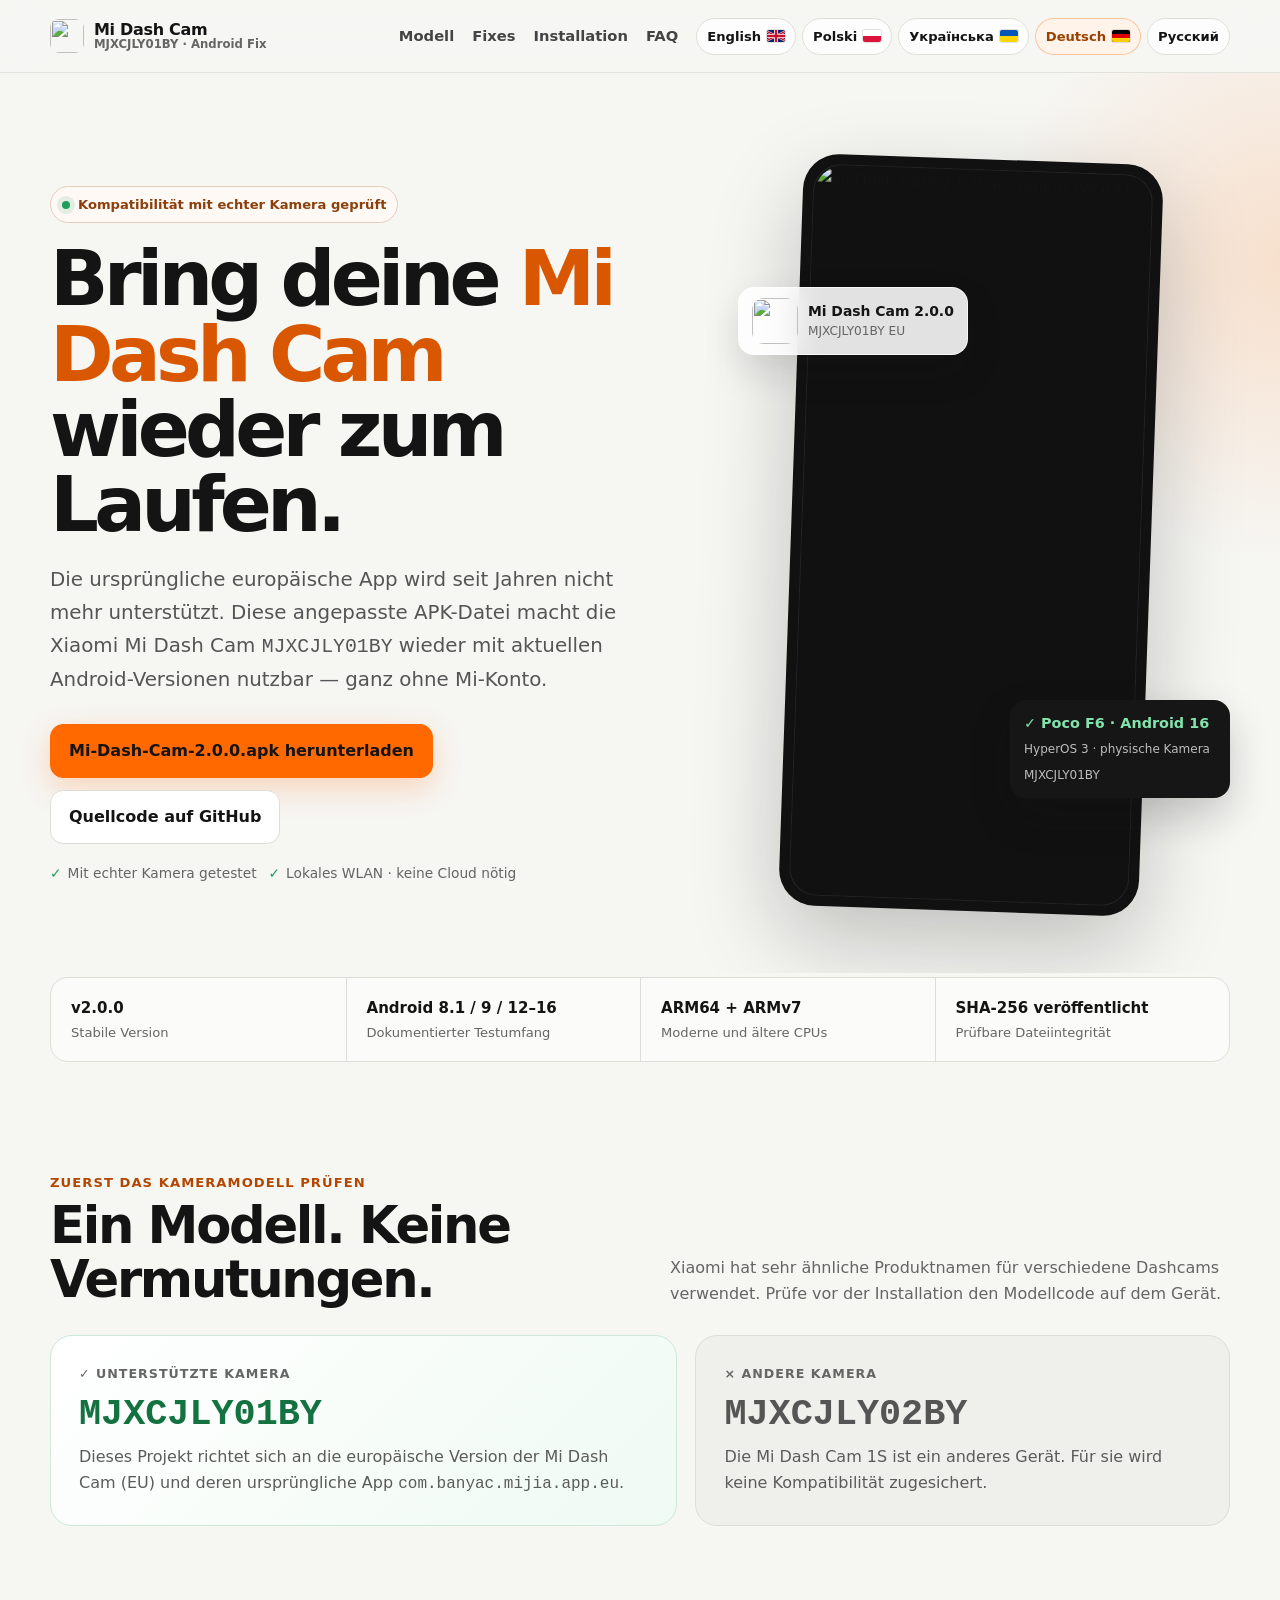
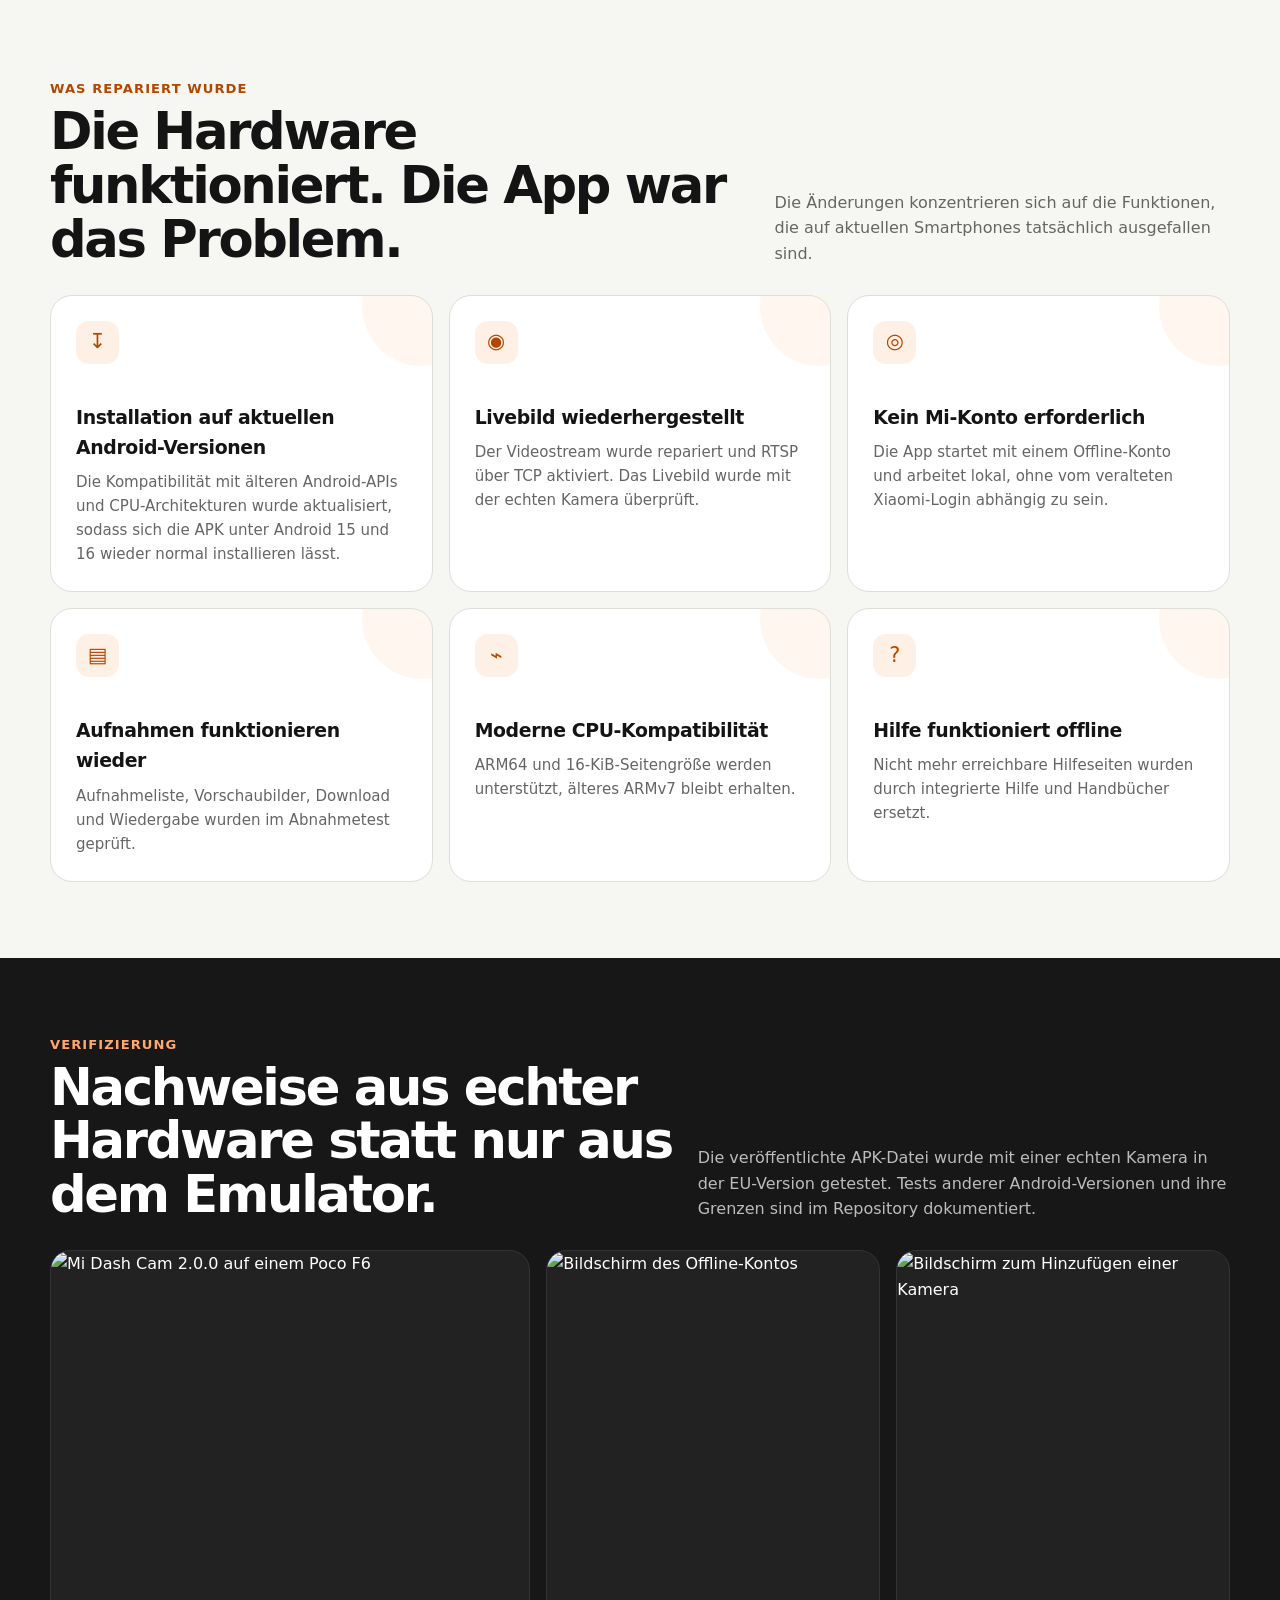
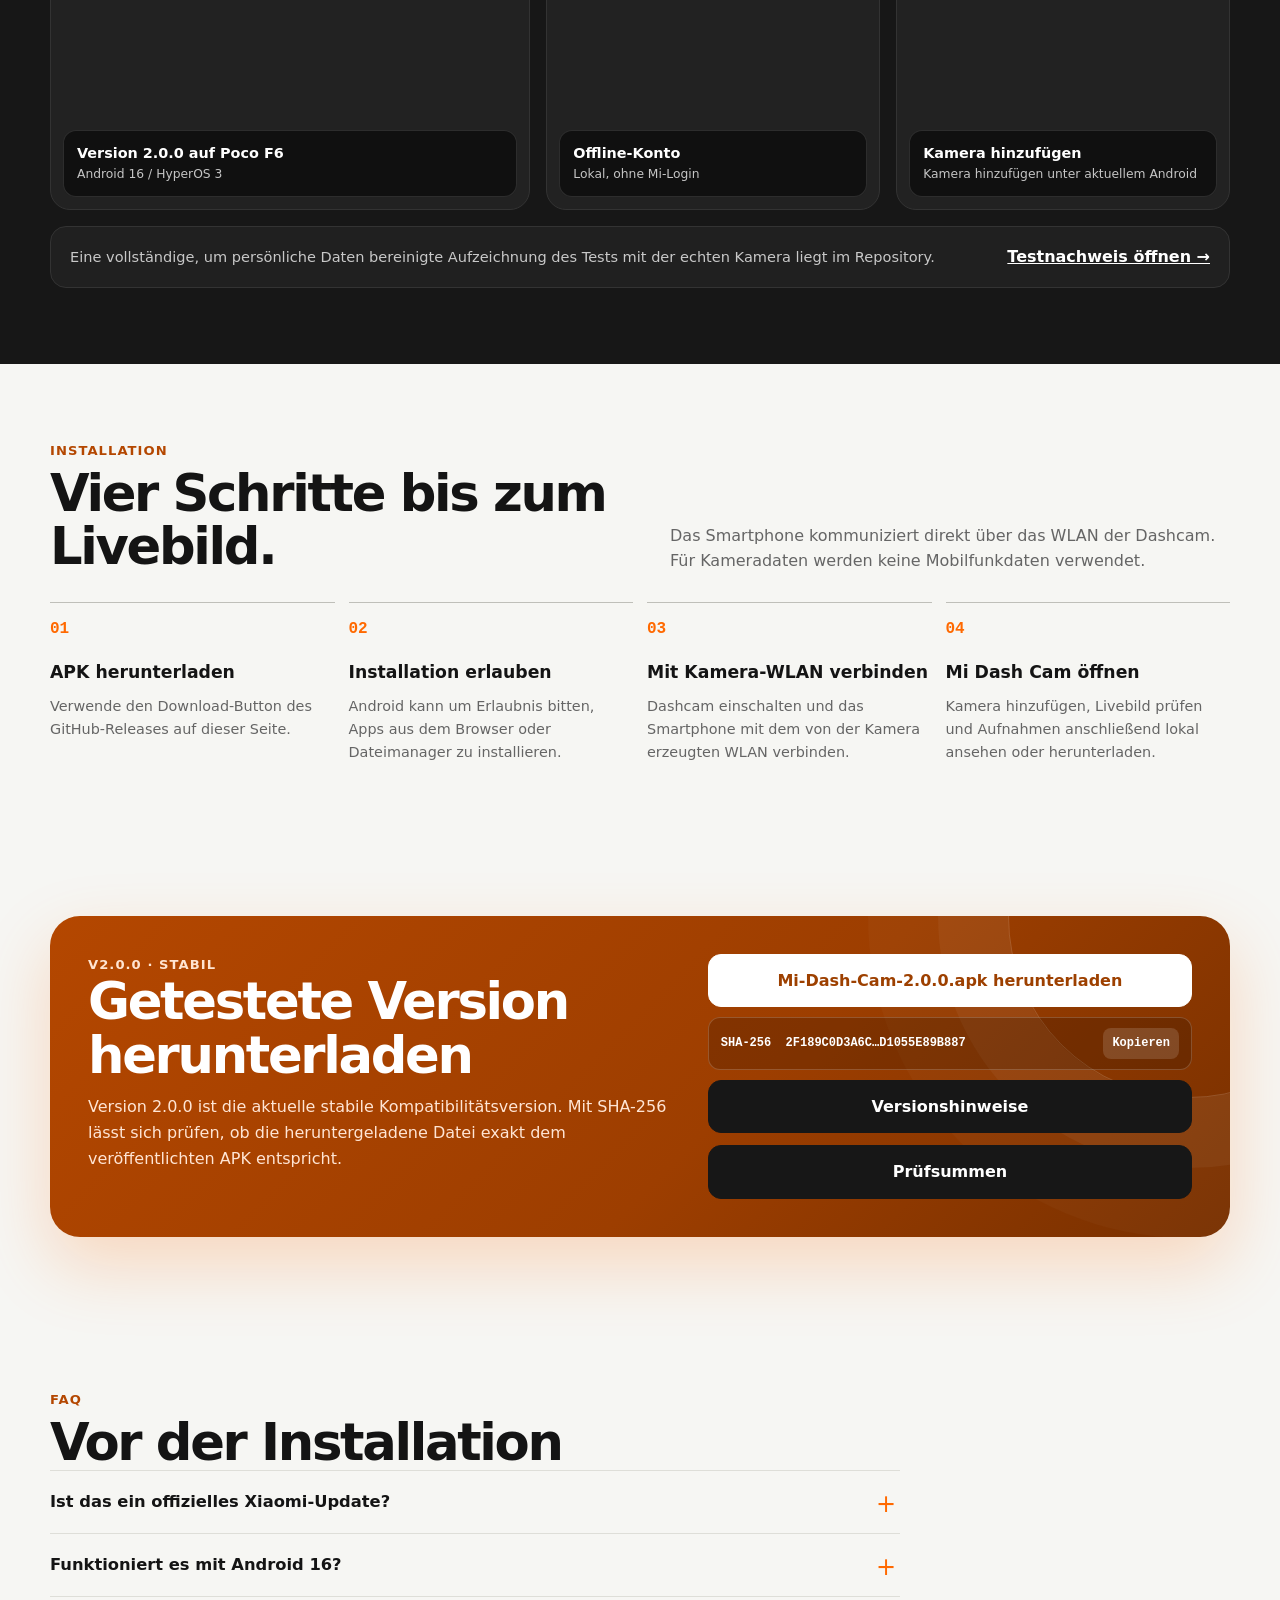
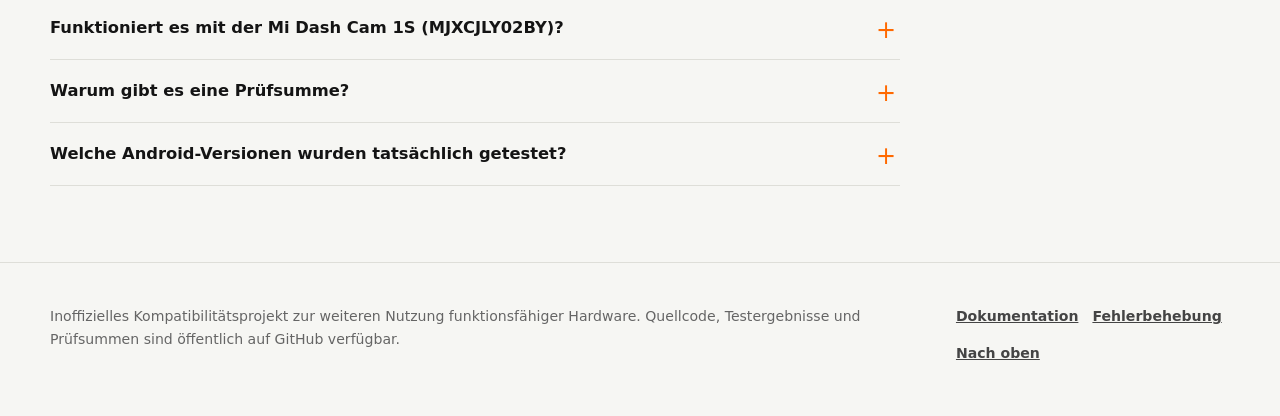
==== site/de/index.html @ 5babcafc "site: fix tablet navigation and final locale grammar" ====
<!doctype html>
<html lang="de">
<head>
<meta charset="utf-8">
<meta name="viewport" content="width=device-width,initial-scale=1">
<title>Xiaomi Mi Dash Cam MJXCJLY01BY — APK-Fix für Android 15/16 und HyperOS</title>
<meta name="description" content="Funktionierende APK für die europäische Xiaomi Mi Dash Cam MJXCJLY01BY (EU) auf aktuellen Android-Versionen und HyperOS. WLAN, Livebild, Aufnahmen, Downloads und Wiedergabe wurden mit einer echten Kamera getestet.">
<meta name="robots" content="index,follow,max-image-preview:large,max-snippet:-1,max-video-preview:-1">
<meta name="theme-color" content="#f6f6f3">
<link rel="canonical" href="https://void-man-1.github.io/Xiaomi-Mi-Dash-Cam-MJXCJLY01BY-Android-APK-Fix/de/">
<link rel="alternate" hreflang="en" href="https://void-man-1.github.io/Xiaomi-Mi-Dash-Cam-MJXCJLY01BY-Android-APK-Fix/">
<link rel="alternate" hreflang="ru" href="https://void-man-1.github.io/Xiaomi-Mi-Dash-Cam-MJXCJLY01BY-Android-APK-Fix/ru/">
<link rel="alternate" hreflang="pl" href="https://void-man-1.github.io/Xiaomi-Mi-Dash-Cam-MJXCJLY01BY-Android-APK-Fix/pl/">
<link rel="alternate" hreflang="uk" href="https://void-man-1.github.io/Xiaomi-Mi-Dash-Cam-MJXCJLY01BY-Android-APK-Fix/uk/">
<link rel="alternate" hreflang="de" href="https://void-man-1.github.io/Xiaomi-Mi-Dash-Cam-MJXCJLY01BY-Android-APK-Fix/de/">
<link rel="alternate" hreflang="x-default" href="https://void-man-1.github.io/Xiaomi-Mi-Dash-Cam-MJXCJLY01BY-Android-APK-Fix/">
<meta property="og:type" content="website">
<meta property="og:site_name" content="Mi Dash Cam Android Fix">
<meta property="og:title" content="Xiaomi Mi Dash Cam MJXCJLY01BY — APK-Fix für Android 15/16 und HyperOS">
<meta property="og:description" content="Funktionierende APK für die europäische Xiaomi Mi Dash Cam MJXCJLY01BY (EU) auf aktuellen Android-Versionen und HyperOS. WLAN, Livebild, Aufnahmen, Downloads und Wiedergabe wurden mit einer echten Kamera getestet.">
<meta property="og:url" content="https://void-man-1.github.io/Xiaomi-Mi-Dash-Cam-MJXCJLY01BY-Android-APK-Fix/de/">
<meta property="og:image" content="https://raw.githubusercontent.com/Void-Man-1/Xiaomi-Mi-Dash-Cam-MJXCJLY01BY-Android-APK-Fix/main/assets/screenshots/poco-f6-v2.0.0-main.png">
<meta name="twitter:card" content="summary_large_image">
<meta name="twitter:title" content="Xiaomi Mi Dash Cam MJXCJLY01BY — APK-Fix für Android 15/16 und HyperOS">
<meta name="twitter:description" content="Funktionierende APK für die europäische Xiaomi Mi Dash Cam MJXCJLY01BY (EU) auf aktuellen Android-Versionen und HyperOS. WLAN, Livebild, Aufnahmen, Downloads und Wiedergabe wurden mit einer echten Kamera getestet.">
<meta name="twitter:image" content="https://raw.githubusercontent.com/Void-Man-1/Xiaomi-Mi-Dash-Cam-MJXCJLY01BY-Android-APK-Fix/main/assets/screenshots/poco-f6-v2.0.0-main.png">
<link rel="icon" href="https://raw.githubusercontent.com/Void-Man-1/Xiaomi-Mi-Dash-Cam-MJXCJLY01BY-Android-APK-Fix/main/assets/app-icon.png">
<link rel="stylesheet" href="../styles.css">
<script type="application/ld+json">{"@context":"https://schema.org","@type":"SoftwareApplication","name":"Xiaomi Mi Dash Cam MJXCJLY01BY Android APK Fix","applicationCategory":"UtilitiesApplication","operatingSystem":"Android","softwareVersion": "2.0.0","isAccessibleForFree":true,"description":"Funktionierende APK für die europäische Xiaomi Mi Dash Cam MJXCJLY01BY (EU) auf aktuellen Android-Versionen und HyperOS. WLAN, Livebild, Aufnahmen, Downloads und Wiedergabe wurden mit einer echten Kamera getestet.","url":"https://void-man-1.github.io/Xiaomi-Mi-Dash-Cam-MJXCJLY01BY-Android-APK-Fix/de/","downloadUrl": "https://github.com/Void-Man-1/Xiaomi-Mi-Dash-Cam-MJXCJLY01BY-Android-APK-Fix/releases/download/v2.0.0/Mi-Dash-Cam-2.0.0.apk","softwareRequirements":"Xiaomi Mi Dash Cam MJXCJLY01BY — europäische Version (EU)","codeRepository":"https://github.com/Void-Man-1/Xiaomi-Mi-Dash-Cam-MJXCJLY01BY-Android-APK-Fix","releaseNotes": "https://github.com/Void-Man-1/Xiaomi-Mi-Dash-Cam-MJXCJLY01BY-Android-APK-Fix/releases/tag/v2.0.0"}</script>
<script type="application/ld+json">{"@context":"https://schema.org","@type":"FAQPage","mainEntity":[{"@type":"Question","name":"Ist das ein offizielles Xiaomi-Update?","acceptedAnswer":{"@type":"Answer","text":"Nein. Dies ist ein unabhängiges Erhaltungs- und Kompatibilitätsprojekt für nicht mehr gepflegte Begleitsoftware. Xiaomi, Mi, Mijia und 70mai sind Marken ihrer jeweiligen Inhaber."}},{"@type":"Question","name":"Funktioniert es mit Android 16?","acceptedAnswer":{"@type":"Answer","text":"Ja, für die getestete Konfiguration. Version 2.0.0 wurde vollständig mit einer echten Kamera auf einem Poco F6 mit Android 16 und HyperOS 3 getestet."}},{"@type":"Question","name":"Funktioniert es mit der Mi Dash Cam 1S (MJXCJLY02BY)?","acceptedAnswer":{"@type":"Answer","text":"Für MJXCJLY02BY wird keine Kompatibilität zugesichert. Dieses Projekt ist nur für MJXCJLY01BY EU vorgesehen."}},{"@type":"Question","name":"Warum gibt es eine Prüfsumme?","acceptedAnswer":{"@type":"Answer","text":"Mit SHA-256 kann geprüft werden, ob das heruntergeladene APK exakt der im Repository veröffentlichten Datei entspricht. Android verlangt außerdem eine APK-Signatur; diese Version ist mit dem Projektschlüssel signiert, nicht mit Xiaomis ursprünglichem Schlüssel."}},{"@type":"Question","name":"Welche Android-Versionen wurden tatsächlich getestet?","acceptedAnswer":{"@type":"Answer","text":"Tests auf physischen Geräten oder in Emulatoren sind für Android 8.1, 9 sowie 12–16 dokumentiert. Android 10–11 gelten derzeit nicht als getestet."}}]}</script>
</head>
<body>
<a class="skip" href="#content">Zum Inhalt springen</a>
<header class="site-header">
<div class="wrap nav">
<a class="brand" href="https://void-man-1.github.io/Xiaomi-Mi-Dash-Cam-MJXCJLY01BY-Android-APK-Fix/"><img src="https://raw.githubusercontent.com/Void-Man-1/Xiaomi-Mi-Dash-Cam-MJXCJLY01BY-Android-APK-Fix/main/assets/app-icon.png" width="34" height="34" alt=""><span class="brand-text">Mi Dash Cam <small>MJXCJLY01BY · Android Fix</small></span></a>
<nav class="nav-links" aria-label="Seitennavigation"><a href="#model">Modell</a><a href="#fixes">Fixes</a><a href="#install">Installation</a><a href="#faq">FAQ</a></nav>
<nav class="langs" aria-label="Sprache"><a class="lang" href="https://void-man-1.github.io/Xiaomi-Mi-Dash-Cam-MJXCJLY01BY-Android-APK-Fix/" lang="en" hreflang="en"><span class="label">English</span><img class="flag-img" src="../flags/en.svg" width="18" height="12" alt="" aria-hidden="true"></a><a class="lang" href="https://void-man-1.github.io/Xiaomi-Mi-Dash-Cam-MJXCJLY01BY-Android-APK-Fix/pl/" lang="pl" hreflang="pl"><span class="label">Polski</span><img class="flag-img" src="../flags/pl.svg" width="18" height="12" alt="" aria-hidden="true"></a><a class="lang" href="https://void-man-1.github.io/Xiaomi-Mi-Dash-Cam-MJXCJLY01BY-Android-APK-Fix/uk/" lang="uk" hreflang="uk"><span class="label">Українська</span><img class="flag-img" src="../flags/uk.svg" width="18" height="12" alt="" aria-hidden="true"></a><a class="lang active" href="https://void-man-1.github.io/Xiaomi-Mi-Dash-Cam-MJXCJLY01BY-Android-APK-Fix/de/" lang="de" hreflang="de" aria-current="page"><span class="label">Deutsch</span><img class="flag-img" src="../flags/de.svg" width="18" height="12" alt="" aria-hidden="true"></a><a class="lang" href="https://void-man-1.github.io/Xiaomi-Mi-Dash-Cam-MJXCJLY01BY-Android-APK-Fix/ru/" lang="ru" hreflang="ru"><span class="label">Русский</span></a></nav>
</div>
</header>
<main id="content">
<section class="hero">
<div class="wrap hero-grid">
<div>
<div class="eyebrow"><span class="status-dot" aria-hidden="true"></span>Kompatibilität mit echter Kamera geprüft</div>
<h1>Bring deine <span class="accent">Mi Dash Cam</span> wieder zum Laufen.</h1>
<p class="lede">Die ursprüngliche europäische App wird seit Jahren nicht mehr unterstützt. Diese angepasste APK-Datei macht die Xiaomi Mi Dash Cam <code>MJXCJLY01BY</code> wieder mit aktuellen Android-Versionen nutzbar — ganz ohne Mi-Konto.</p>
<div class="actions">
<!-- latest-apk-site:start --><a class="btn primary" href="https://github.com/Void-Man-1/Xiaomi-Mi-Dash-Cam-MJXCJLY01BY-Android-APK-Fix/releases/download/v2.0.0/Mi-Dash-Cam-2.0.0.apk">Mi-Dash-Cam-2.0.0.apk herunterladen</a><!-- latest-apk-site:end -->
<a class="btn secondary" href="https://github.com/Void-Man-1/Xiaomi-Mi-Dash-Cam-MJXCJLY01BY-Android-APK-Fix">Quellcode auf GitHub</a>
</div>
<div class="microproof"><span><b class="tick">✓</b>Mit echter Kamera getestet</span><span><b class="tick">✓</b>Lokales WLAN · keine Cloud nötig</span></div>
</div>
<div class="visual" aria-label="Screenshots zum Nachweis der funktionierenden Mi-Dash-Cam-App">
<div class="visual-card"><img src="https://raw.githubusercontent.com/Void-Man-1/Xiaomi-Mi-Dash-Cam-MJXCJLY01BY-Android-APK-Fix/main/assets/screenshots/poco-f6-v2.0.0-main.png" alt="Mi Dash Cam 2.0.0 auf einem Poco F6" fetchpriority="high"></div>
<div class="app-float"><img src="https://raw.githubusercontent.com/Void-Man-1/Xiaomi-Mi-Dash-Cam-MJXCJLY01BY-Android-APK-Fix/main/assets/app-icon.png" width="46" height="46" alt=""><div><strong>Mi Dash Cam 2.0.0</strong><small>MJXCJLY01BY EU</small></div></div>
<div class="proof-float"><strong class="checkline">✓ Poco F6 · Android 16</strong><span>HyperOS 3 · physische Kamera MJXCJLY01BY</span></div>
</div>
</div>
</section>
<div class="wrap trust-strip reveal"><div class="trust-grid"><div class="trust-item"><strong>v2.0.0</strong><span>Stabile Version</span></div><div class="trust-item"><strong>Android 8.1 / 9 / 12–16</strong><span>Dokumentierter Testumfang</span></div><div class="trust-item"><strong>ARM64 + ARMv7</strong><span>Moderne und ältere CPUs</span></div><div class="trust-item"><strong>SHA-256 veröffentlicht</strong><span>Prüfbare Dateiintegrität</span></div></div></div>
<section class="section" id="model"><div class="wrap reveal"><div class="section-head"><div><div class="kicker">Zuerst das Kameramodell prüfen</div><h2>Ein Modell. Keine Vermutungen.</h2></div><p>Xiaomi hat sehr ähnliche Produktnamen für verschiedene Dashcams verwendet. Prüfe vor der Installation den Modellcode auf dem Gerät.</p></div><div class="model-panel"><article class="model-good"><div class="model-label">✓ UNTERSTÜTZTE KAMERA</div><div class="model-code">MJXCJLY01BY</div><p>Dieses Projekt richtet sich an die europäische Version der Mi Dash Cam (EU) und deren ursprüngliche App <code>com.banyac.mijia.app.eu</code>.</p></article><article class="model-bad"><div class="model-label">× ANDERE KAMERA</div><div class="model-code">MJXCJLY02BY</div><p>Die Mi Dash Cam 1S ist ein anderes Gerät. Für sie wird keine Kompatibilität zugesichert.</p></article></div></div></section>
<section class="section" id="fixes"><div class="wrap reveal"><div class="section-head"><div><div class="kicker">Was repariert wurde</div><h2>Die Hardware funktioniert. Die App war das Problem.</h2></div><p>Die Änderungen konzentrieren sich auf die Funktionen, die auf aktuellen Smartphones tatsächlich ausgefallen sind.</p></div><div class="features">
<article class="feature"><div class="feature-icon">↧</div><h3>Installation auf aktuellen Android-Versionen</h3><p>Die Kompatibilität mit älteren Android-APIs und CPU-Architekturen wurde aktualisiert, sodass sich die APK unter Android 15 und 16 wieder normal installieren lässt.</p></article>
<article class="feature"><div class="feature-icon">◉</div><h3>Livebild wiederhergestellt</h3><p>Der Videostream wurde repariert und RTSP über TCP aktiviert. Das Livebild wurde mit der echten Kamera überprüft.</p></article>
<article class="feature"><div class="feature-icon">◎</div><h3>Kein Mi-Konto erforderlich</h3><p>Die App startet mit einem Offline-Konto und arbeitet lokal, ohne vom veralteten Xiaomi-Login abhängig zu sein.</p></article>
<article class="feature"><div class="feature-icon">▤</div><h3>Aufnahmen funktionieren wieder</h3><p>Aufnahmeliste, Vorschaubilder, Download und Wiedergabe wurden im Abnahmetest geprüft.</p></article>
<article class="feature"><div class="feature-icon">⌁</div><h3>Moderne CPU-Kompatibilität</h3><p>ARM64 und 16-KiB-Seitengröße werden unterstützt, älteres ARMv7 bleibt erhalten.</p></article>
<article class="feature"><div class="feature-icon">?</div><h3>Hilfe funktioniert offline</h3><p>Nicht mehr erreichbare Hilfeseiten wurden durch integrierte Hilfe und Handbücher ersetzt.</p></article>
</div></div></section>
<section class="section proof-section"><div class="wrap reveal"><div class="section-head"><div><div class="kicker">Verifizierung</div><h2>Nachweise aus echter Hardware statt nur aus dem Emulator.</h2></div><p>Die veröffentlichte APK-Datei wurde mit einer echten Kamera in der EU-Version getestet. Tests anderer Android-Versionen und ihre Grenzen sind im Repository dokumentiert.</p></div><div class="gallery">
<figure class="shot"><img src="https://raw.githubusercontent.com/Void-Man-1/Xiaomi-Mi-Dash-Cam-MJXCJLY01BY-Android-APK-Fix/main/assets/screenshots/poco-f6-v2.0.0-main.png" alt="Mi Dash Cam 2.0.0 auf einem Poco F6" loading="lazy"><figcaption class="shot-caption"><strong>Version 2.0.0 auf Poco F6</strong><span>Android 16 / HyperOS 3</span></figcaption></figure>
<figure class="shot"><img src="https://raw.githubusercontent.com/Void-Man-1/Xiaomi-Mi-Dash-Cam-MJXCJLY01BY-Android-APK-Fix/main/assets/screenshots/offline-account-redmi-android16.png" alt="Bildschirm des Offline-Kontos" loading="lazy"><figcaption class="shot-caption"><strong>Offline-Konto</strong><span>Lokal, ohne Mi-Login</span></figcaption></figure>
<figure class="shot"><img src="https://raw.githubusercontent.com/Void-Man-1/Xiaomi-Mi-Dash-Cam-MJXCJLY01BY-Android-APK-Fix/main/assets/screenshots/galaxy-s24-ultra-android14-add-camera.png" alt="Bildschirm zum Hinzufügen einer Kamera" loading="lazy"><figcaption class="shot-caption"><strong>Kamera hinzufügen</strong><span>Kamera hinzufügen unter aktuellem Android</span></figcaption></figure>
</div><div class="evidence-bar"><p>Eine vollständige, um persönliche Daten bereinigte Aufzeichnung des Tests mit der echten Kamera liegt im Repository.</p><a href="https://github.com/Void-Man-1/Xiaomi-Mi-Dash-Cam-MJXCJLY01BY-Android-APK-Fix/blob/main/assets/evidence/poco-f6-android16-v2.0.0-full-camera-test.mp4">Testnachweis öffnen →</a></div></div></section>
<section class="section" id="install"><div class="wrap reveal"><div class="section-head"><div><div class="kicker">Installation</div><h2>Vier Schritte bis zum Livebild.</h2></div><p>Das Smartphone kommuniziert direkt über das WLAN der Dashcam. Für Kameradaten werden keine Mobilfunkdaten verwendet.</p></div><div class="steps"><article class="step"><h3>APK herunterladen</h3><p>Verwende den Download-Button des GitHub-Releases auf dieser Seite.</p></article><article class="step"><h3>Installation erlauben</h3><p>Android kann um Erlaubnis bitten, Apps aus dem Browser oder Dateimanager zu installieren.</p></article><article class="step"><h3>Mit Kamera-WLAN verbinden</h3><p>Dashcam einschalten und das Smartphone mit dem von der Kamera erzeugten WLAN verbinden.</p></article><article class="step"><h3>Mi Dash Cam öffnen</h3><p>Kamera hinzufügen, Livebild prüfen und Aufnahmen anschließend lokal ansehen oder herunterladen.</p></article></div></div></section>
<section class="section"><div class="wrap reveal"><div class="download-card"><div><div class="kicker" style="color:#ffe4d1">v2.0.0 · Stabil</div><h2>Getestete Version herunterladen</h2><p>Version 2.0.0 ist die aktuelle stabile Kompatibilitätsversion. Mit SHA-256 lässt sich prüfen, ob die heruntergeladene Datei exakt dem veröffentlichten APK entspricht.</p></div><div class="download-actions"><!-- latest-apk-site:start --><a class="btn primary" href="https://github.com/Void-Man-1/Xiaomi-Mi-Dash-Cam-MJXCJLY01BY-Android-APK-Fix/releases/download/v2.0.0/Mi-Dash-Cam-2.0.0.apk">Mi-Dash-Cam-2.0.0.apk herunterladen</a><!-- latest-apk-site:end --><div class="hash"><span>SHA-256&nbsp; 2F189C0D3A6C…D1055E89B887</span><button type="button" data-copy-hash="2F189C0D3A6C9965036EDDBFA927EB7FD720C47D611991EB5EC1D1055E89B887" data-copied="Kopiert">Kopieren</button></div><div class="actions"><a class="btn dark" href="https://github.com/Void-Man-1/Xiaomi-Mi-Dash-Cam-MJXCJLY01BY-Android-APK-Fix/releases/tag/v2.0.0">Versionshinweise</a><a class="btn dark" href="https://github.com/Void-Man-1/Xiaomi-Mi-Dash-Cam-MJXCJLY01BY-Android-APK-Fix/blob/main/checksums/SHA256SUMS.txt">Prüfsummen</a></div></div></div></div></section>
<section class="section" id="faq"><div class="wrap reveal"><div class="kicker">FAQ</div><h2>Vor der Installation</h2><div class="faq"><details><summary>Ist das ein offizielles Xiaomi-Update?</summary><p>Nein. Dies ist ein unabhängiges Erhaltungs- und Kompatibilitätsprojekt für nicht mehr gepflegte Begleitsoftware. Xiaomi, Mi, Mijia und 70mai sind Marken ihrer jeweiligen Inhaber.</p></details><details><summary>Funktioniert es mit Android 16?</summary><p>Ja, für die getestete Konfiguration. Version 2.0.0 wurde vollständig mit einer echten Kamera auf einem Poco F6 mit Android 16 und HyperOS 3 getestet.</p></details><details><summary>Funktioniert es mit der Mi Dash Cam 1S (MJXCJLY02BY)?</summary><p>Für MJXCJLY02BY wird keine Kompatibilität zugesichert. Dieses Projekt ist nur für MJXCJLY01BY EU vorgesehen.</p></details><details><summary>Warum gibt es eine Prüfsumme?</summary><p>Mit SHA-256 kann geprüft werden, ob das heruntergeladene APK exakt der im Repository veröffentlichten Datei entspricht. Android verlangt außerdem eine APK-Signatur; diese Version ist mit dem Projektschlüssel signiert, nicht mit Xiaomis ursprünglichem Schlüssel.</p></details><details><summary>Welche Android-Versionen wurden tatsächlich getestet?</summary><p>Tests auf physischen Geräten oder in Emulatoren sind für Android 8.1, 9 sowie 12–16 dokumentiert. Android 10–11 gelten derzeit nicht als getestet.</p></details></div></div></section>
</main>
<footer class="footer"><div class="wrap footer-grid"><div>Inoffizielles Kompatibilitätsprojekt zur weiteren Nutzung funktionsfähiger Hardware. Quellcode, Testergebnisse und Prüfsummen sind öffentlich auf GitHub verfügbar.</div><div class="footer-links"><a href="https://github.com/Void-Man-1/Xiaomi-Mi-Dash-Cam-MJXCJLY01BY-Android-APK-Fix#readme">Dokumentation</a><a href="https://github.com/Void-Man-1/Xiaomi-Mi-Dash-Cam-MJXCJLY01BY-Android-APK-Fix/blob/main/docs/TROUBLESHOOTING.md">Fehlerbehebung</a><a href="#content">Nach oben</a></div></div></footer>
<script src="../app.js" defer></script>
</body>
</html>
---- site/styles.css ----
:root{
  color-scheme:light;
  --bg:#f6f6f3;
  --surface:#ffffff;
  --surface-2:#f0f0ec;
  --ink:#141414;
  --muted:#656565;
  --line:#deded8;
  --orange:#ff6900;
  --orange-text:#d95700;
  --orange-dark:#b44700;
  --green:#1f9d5a;
  --green-soft:#e7f6ed;
  --dark:#171717;
  --dark-2:#232323;
  --radius:22px;
  --shadow:0 24px 70px rgba(20,20,20,.10);
  --max:1180px;
}
*{box-sizing:border-box}
html{scroll-behavior:smooth}
body{margin:0;background:var(--bg);color:var(--ink);font:16px/1.6 Inter,ui-sans-serif,system-ui,-apple-system,BlinkMacSystemFont,"Segoe UI",Roboto,Arial,sans-serif;-webkit-font-smoothing:antialiased}
a{color:inherit}
img{max-width:100%;display:block}
button,a{ -webkit-tap-highlight-color:transparent }
.skip{position:absolute;left:-999px;top:8px;background:#fff;padding:10px 14px;border-radius:10px;z-index:99}.skip:focus{left:8px}
.wrap{width:min(calc(100% - 34px),var(--max));margin-inline:auto}
.site-header{position:sticky;top:0;z-index:50;border-bottom:1px solid rgba(222,222,216,.8);background:rgba(246,246,243,.84);backdrop-filter:blur(18px);-webkit-backdrop-filter:blur(18px)}
.nav{min-height:72px;display:flex;align-items:center;justify-content:space-between;gap:18px}
.brand{display:flex;align-items:center;gap:10px;text-decoration:none;font-weight:850;letter-spacing:-.02em;white-space:nowrap}.brand img{width:34px;height:34px;border-radius:9px}.brand small{display:block;color:var(--muted);font-weight:650;font-size:.73rem;letter-spacing:0}.brand-text{line-height:1.1}
.nav-links{display:flex;align-items:center;gap:18px;margin-left:auto}.nav-links>a{text-decoration:none;color:#444;font-weight:700;font-size:.92rem}.nav-links>a:hover{color:var(--orange)}
.langs{display:flex;align-items:center;gap:6px;min-width:0;overflow-x:auto;scrollbar-width:none}.langs::-webkit-scrollbar{display:none}.lang{display:inline-flex;align-items:center;gap:6px;border:1px solid var(--line);background:rgba(255,255,255,.72);border-radius:999px;padding:7px 10px;text-decoration:none;font-weight:760;font-size:.82rem;white-space:nowrap}.lang:hover,.lang:focus-visible{border-color:#bbb;background:#fff}.lang.active{border-color:rgba(255,105,0,.35);background:#fff3ea;color:#9b4100}.flag{display:none}.flag-img{width:18px;height:12px;flex:0 0 auto;object-fit:cover;border-radius:2px;box-shadow:0 0 0 1px rgba(20,20,20,.12)}
.hero{position:relative;overflow:hidden;padding:86px 0 62px}.hero:before{content:"";position:absolute;inset:-120px -25% auto auto;width:620px;height:620px;background:radial-gradient(circle,rgba(255,105,0,.16),rgba(255,105,0,0) 68%);pointer-events:none}.hero-grid{display:grid;grid-template-columns:minmax(0,1.08fr) minmax(340px,.92fr);gap:54px;align-items:center}.eyebrow{display:inline-flex;align-items:center;gap:8px;margin-bottom:18px;padding:7px 11px;border:1px solid #e4cdbd;border-radius:999px;background:#fff9f5;color:#8b3f0a;font-weight:800;font-size:.82rem}.status-dot{width:8px;height:8px;border-radius:50%;background:var(--green);box-shadow:0 0 0 5px rgba(31,157,90,.12)}
h1{font-size:clamp(2.65rem,6vw,5.45rem);line-height:.98;letter-spacing:-.062em;margin:0 0 22px;max-width:800px}.accent{color:var(--orange-text)}.lede{font-size:clamp(1.05rem,1.6vw,1.24rem);line-height:1.65;color:#555;max-width:710px;margin:0 0 28px}
.actions{display:flex;gap:12px;flex-wrap:wrap}.btn{display:inline-flex;align-items:center;justify-content:center;gap:9px;min-height:51px;padding:13px 18px;border-radius:13px;border:1px solid var(--line);text-decoration:none;font-weight:850;transition:transform .18s ease,box-shadow .18s ease,background .18s ease,border-color .18s ease}.btn:hover{transform:translateY(-2px)}.btn.primary{background:var(--orange);border-color:var(--orange);color:#141414;box-shadow:0 10px 30px rgba(255,105,0,.24)}.btn.primary:hover{background:#e85f00;box-shadow:0 14px 34px rgba(255,105,0,.28)}.btn.secondary{background:#fff}.btn.secondary:hover{border-color:#bbb;box-shadow:0 8px 24px rgba(20,20,20,.08)}.btn.dark{background:var(--dark);border-color:var(--dark);color:#fff}
.microproof{display:flex;align-items:center;gap:12px;flex-wrap:wrap;margin-top:18px;color:var(--muted);font-size:.86rem}.microproof span{display:inline-flex;align-items:center;gap:6px}.tick{color:var(--green);font-weight:900}
.visual{position:relative;min-height:540px;display:grid;place-items:center}.visual-card{position:relative;width:min(360px,85%);padding:12px;border-radius:36px;background:#111;box-shadow:0 34px 90px rgba(12,12,12,.23);transform:rotate(2deg);animation:float 7s ease-in-out infinite}.visual-card:before{content:"";position:absolute;inset:10px;border-radius:28px;box-shadow:inset 0 0 0 1px rgba(255,255,255,.08);pointer-events:none}.visual-card img{border-radius:27px;width:100%;aspect-ratio:9/19.5;object-fit:cover;object-position:top}.app-float{position:absolute;left:5%;top:17%;display:flex;align-items:center;gap:10px;padding:10px 13px;border:1px solid rgba(255,255,255,.72);border-radius:16px;background:rgba(255,255,255,.88);box-shadow:0 16px 36px rgba(20,20,20,.13);backdrop-filter:blur(14px);animation:float 6s ease-in-out -1.5s infinite}.app-float img{width:46px;height:46px;border-radius:12px}.app-float strong{display:block;font-size:.87rem}.app-float small{display:block;color:var(--muted);font-size:.76rem}.proof-float{position:absolute;right:0;bottom:15%;max-width:220px;padding:12px 14px;border-radius:16px;background:#161616;color:#fff;box-shadow:0 18px 40px rgba(20,20,20,.2);animation:float 8s ease-in-out -3s infinite}.proof-float strong{display:block;font-size:.9rem}.proof-float span{font-size:.75rem;color:#bdbdbd}.proof-float .checkline{color:#83e3ad}
@keyframes float{0%,100%{transform:translateY(0) rotate(2deg)}50%{transform:translateY(-10px) rotate(1deg)}}
.trust-strip{margin:4px auto 34px}.trust-grid{display:grid;grid-template-columns:repeat(4,1fr);border:1px solid var(--line);border-radius:18px;background:rgba(255,255,255,.64);overflow:hidden}.trust-item{padding:18px 20px}.trust-item+.trust-item{border-left:1px solid var(--line)}.trust-item strong{display:block;font-size:.94rem}.trust-item span{display:block;color:var(--muted);font-size:.82rem;margin-top:2px}
.section{padding:76px 0}.section-head{display:flex;justify-content:space-between;align-items:end;gap:24px;margin-bottom:28px}.kicker{color:var(--orange-dark);font-weight:850;font-size:.82rem;letter-spacing:.08em;text-transform:uppercase}.section h2{font-size:clamp(2rem,4vw,3.35rem);line-height:1.05;letter-spacing:-.045em;margin:6px 0 0}.section-head p{max-width:560px;margin:0;color:var(--muted)}
.model-panel{display:grid;grid-template-columns:1.08fr .92fr;gap:18px}.model-good,.model-bad{border-radius:var(--radius);padding:28px;border:1px solid var(--line);background:#fff}.model-good{border-color:#cde8d8;background:linear-gradient(135deg,#fff 0,#effaf3 100%)}.model-bad{background:#efefeb}.model-label{font-size:.79rem;text-transform:uppercase;letter-spacing:.08em;font-weight:850;color:var(--muted)}.model-code{font:800 clamp(1.45rem,3vw,2.3rem)/1.15 ui-monospace,SFMono-Regular,Consolas,monospace;margin:9px 0}.model-good .model-code{color:#137240}.model-bad .model-code{color:#555}.model-panel p{margin:0;color:#5b5b5b}
.features{display:grid;grid-template-columns:repeat(3,1fr);gap:16px}.feature{position:relative;min-height:235px;border:1px solid var(--line);border-radius:var(--radius);background:var(--surface);padding:25px;overflow:hidden}.feature:after{content:"";position:absolute;width:120px;height:120px;border-radius:50%;right:-50px;top:-50px;background:rgba(255,105,0,.06)}.feature-icon{width:43px;height:43px;display:grid;place-items:center;border-radius:13px;background:#fff0e5;color:var(--orange-dark);font-size:1.3rem;margin-bottom:38px}.feature h3{font-size:1.18rem;letter-spacing:-.02em;margin:0 0 8px}.feature p{margin:0;color:var(--muted);font-size:.94rem}
.proof-section{background:var(--dark);color:#fff}.proof-section .section-head p{color:#bcbcbc}.proof-section .kicker{color:#ffa76d}.gallery{display:grid;grid-template-columns:1.18fr .82fr .82fr;gap:16px}.shot{margin:0;position:relative;border:1px solid #333;border-radius:20px;background:#222;overflow:hidden;min-height:440px}.shot img{width:100%;height:100%;object-fit:cover;object-position:top}.shot:first-child{min-height:560px}.shot-caption{position:absolute;left:12px;right:12px;bottom:12px;padding:11px 13px;border:1px solid rgba(255,255,255,.12);border-radius:13px;background:rgba(10,10,10,.72);backdrop-filter:blur(12px)}.shot-caption strong{display:block;font-size:.9rem}.shot-caption span{display:block;color:#c5c5c5;font-size:.77rem}.evidence-bar{margin-top:16px;display:flex;justify-content:space-between;align-items:center;gap:16px;border:1px solid #333;border-radius:16px;background:#202020;padding:17px 19px}.evidence-bar p{margin:0;color:#c8c8c8;font-size:.91rem}.evidence-bar a{color:#fff;font-weight:800}
.steps{display:grid;grid-template-columns:repeat(4,1fr);gap:14px;counter-reset:steps}.step{counter-increment:steps;border-top:1px solid #bfbfb9;padding-top:18px}.step:before{content:"0" counter(steps);display:block;color:var(--orange);font:850 1rem/1 ui-monospace,SFMono-Regular,Consolas,monospace;margin-bottom:22px}.step h3{margin:0 0 8px;font-size:1.08rem}.step p{margin:0;color:var(--muted);font-size:.9rem}
.download-card{position:relative;overflow:hidden;display:grid;grid-template-columns:1.1fr .9fr;gap:28px;border-radius:30px;background:linear-gradient(135deg,#b44700 0,#9d3e00 58%,#783000 100%);color:#fff;padding:38px;box-shadow:0 28px 70px rgba(255,105,0,.22)}.download-card:after{content:"";position:absolute;width:360px;height:360px;border:1px solid rgba(255,255,255,.16);border-radius:50%;right:-140px;top:-180px;box-shadow:0 0 0 70px rgba(255,255,255,.045),0 0 0 140px rgba(255,255,255,.025)}.download-card h2{margin:0 0 12px;color:#fff}.download-card p{margin:0;color:#ffe5d4}.download-actions{position:relative;z-index:2;display:flex;flex-direction:column;align-items:stretch;justify-content:center;gap:10px}.download-actions .btn{width:100%}.download-actions .btn.primary{background:#fff;color:#9d4000;border-color:#fff;box-shadow:none}.hash{display:flex;align-items:center;justify-content:space-between;gap:8px;background:rgba(0,0,0,.18);border:1px solid rgba(255,255,255,.18);border-radius:12px;padding:10px 12px;font:700 .75rem/1.35 ui-monospace,SFMono-Regular,Consolas,monospace}.hash button{border:0;background:rgba(255,255,255,.14);color:#fff;border-radius:8px;padding:7px 9px;cursor:pointer;font:inherit}.hash button:hover{background:rgba(255,255,255,.23)}
.faq{max-width:850px}.faq details{border-top:1px solid var(--line);padding:18px 0}.faq details:last-child{border-bottom:1px solid var(--line)}.faq summary{cursor:pointer;font-weight:820;font-size:1.02rem;list-style:none;padding-right:30px;position:relative}.faq summary::-webkit-details-marker{display:none}.faq summary:after{content:"+";position:absolute;right:4px;top:-4px;color:var(--orange);font-size:1.5rem;font-weight:500}.faq details[open] summary:after{content:"–"}.faq p{color:var(--muted);margin:10px 0 0}
.footer{padding:42px 0 54px;border-top:1px solid var(--line);color:var(--muted);font-size:.88rem}.footer-grid{display:flex;justify-content:space-between;gap:28px}.footer a{font-weight:700;color:#444}.footer-links{display:flex;gap:14px;flex-wrap:wrap}
.reveal{opacity:0;transform:translateY(16px);transition:opacity .65s ease,transform .65s ease}.reveal.visible{opacity:1;transform:none}
:focus-visible{outline:3px solid rgba(255,105,0,.42);outline-offset:3px}
@media(max-width:1100px){.nav-links{display:none}}
@media(max-width:980px){.nav-links{display:none}.hero-grid,.model-panel,.download-card{grid-template-columns:1fr}.hero-grid{gap:28px}.hero{padding-top:58px}.visual{min-height:480px}.trust-grid{grid-template-columns:repeat(2,1fr)}.trust-item:nth-child(3){border-left:0;border-top:1px solid var(--line)}.trust-item:nth-child(4){border-top:1px solid var(--line)}.features{grid-template-columns:1fr 1fr}.gallery{grid-template-columns:1fr 1fr}.shot:first-child{grid-column:1/-1}.steps{grid-template-columns:1fr 1fr}.section-head{display:block}.section-head p{margin-top:12px}}
@media(max-width:820px){.nav{flex-wrap:wrap;padding:10px 0}.brand small{display:none}.langs{order:3;width:100%;max-width:none;flex-wrap:wrap;justify-content:flex-start;padding:3px 0 2px}.lang{padding:6px 9px;flex:0 0 auto}}
@media(max-width:680px){.wrap{width:min(calc(100% - 24px),var(--max))}.nav{min-height:66px;align-items:center;flex-wrap:wrap;padding:10px 0}.brand small{display:none}.brand{padding-top:0}.langs{order:3;width:100%;max-width:none;flex-wrap:wrap;justify-content:flex-start;padding:3px 0 2px}.lang{padding:6px 9px;flex:0 0 auto}.hero{padding:42px 0 34px}.hero-grid{display:block}h1{font-size:clamp(2.5rem,14vw,4rem);margin-bottom:18px}.lede{font-size:1rem}.actions{display:grid}.btn{width:100%}.microproof{font-size:.8rem}.visual{min-height:410px;margin-top:34px}.visual-card{width:250px}.app-float{left:0;top:15%;transform:scale(.9)}.proof-float{right:0;bottom:8%;max-width:180px}.trust-grid{grid-template-columns:1fr 1fr}.trust-item{padding:14px}.trust-item:nth-child(odd){border-left:0}.trust-item:nth-child(2){border-left:1px solid var(--line)}.trust-item:nth-child(3),.trust-item:nth-child(4){border-top:1px solid var(--line)}.section{padding:54px 0}.features,.gallery,.steps{grid-template-columns:1fr}.feature{min-height:auto}.feature-icon{margin-bottom:26px}.shot,.shot:first-child{grid-column:auto;min-height:480px}.evidence-bar{align-items:flex-start;flex-direction:column}.download-card{padding:26px;border-radius:24px}.hash{align-items:flex-start;flex-direction:column}.footer-grid{flex-direction:column}.footer-links{gap:10px}}
@media(prefers-reduced-motion:reduce){html{scroll-behavior:auto}.visual-card,.app-float,.proof-float{animation:none}.btn,.reveal{transition:none}.reveal{opacity:1;transform:none}}
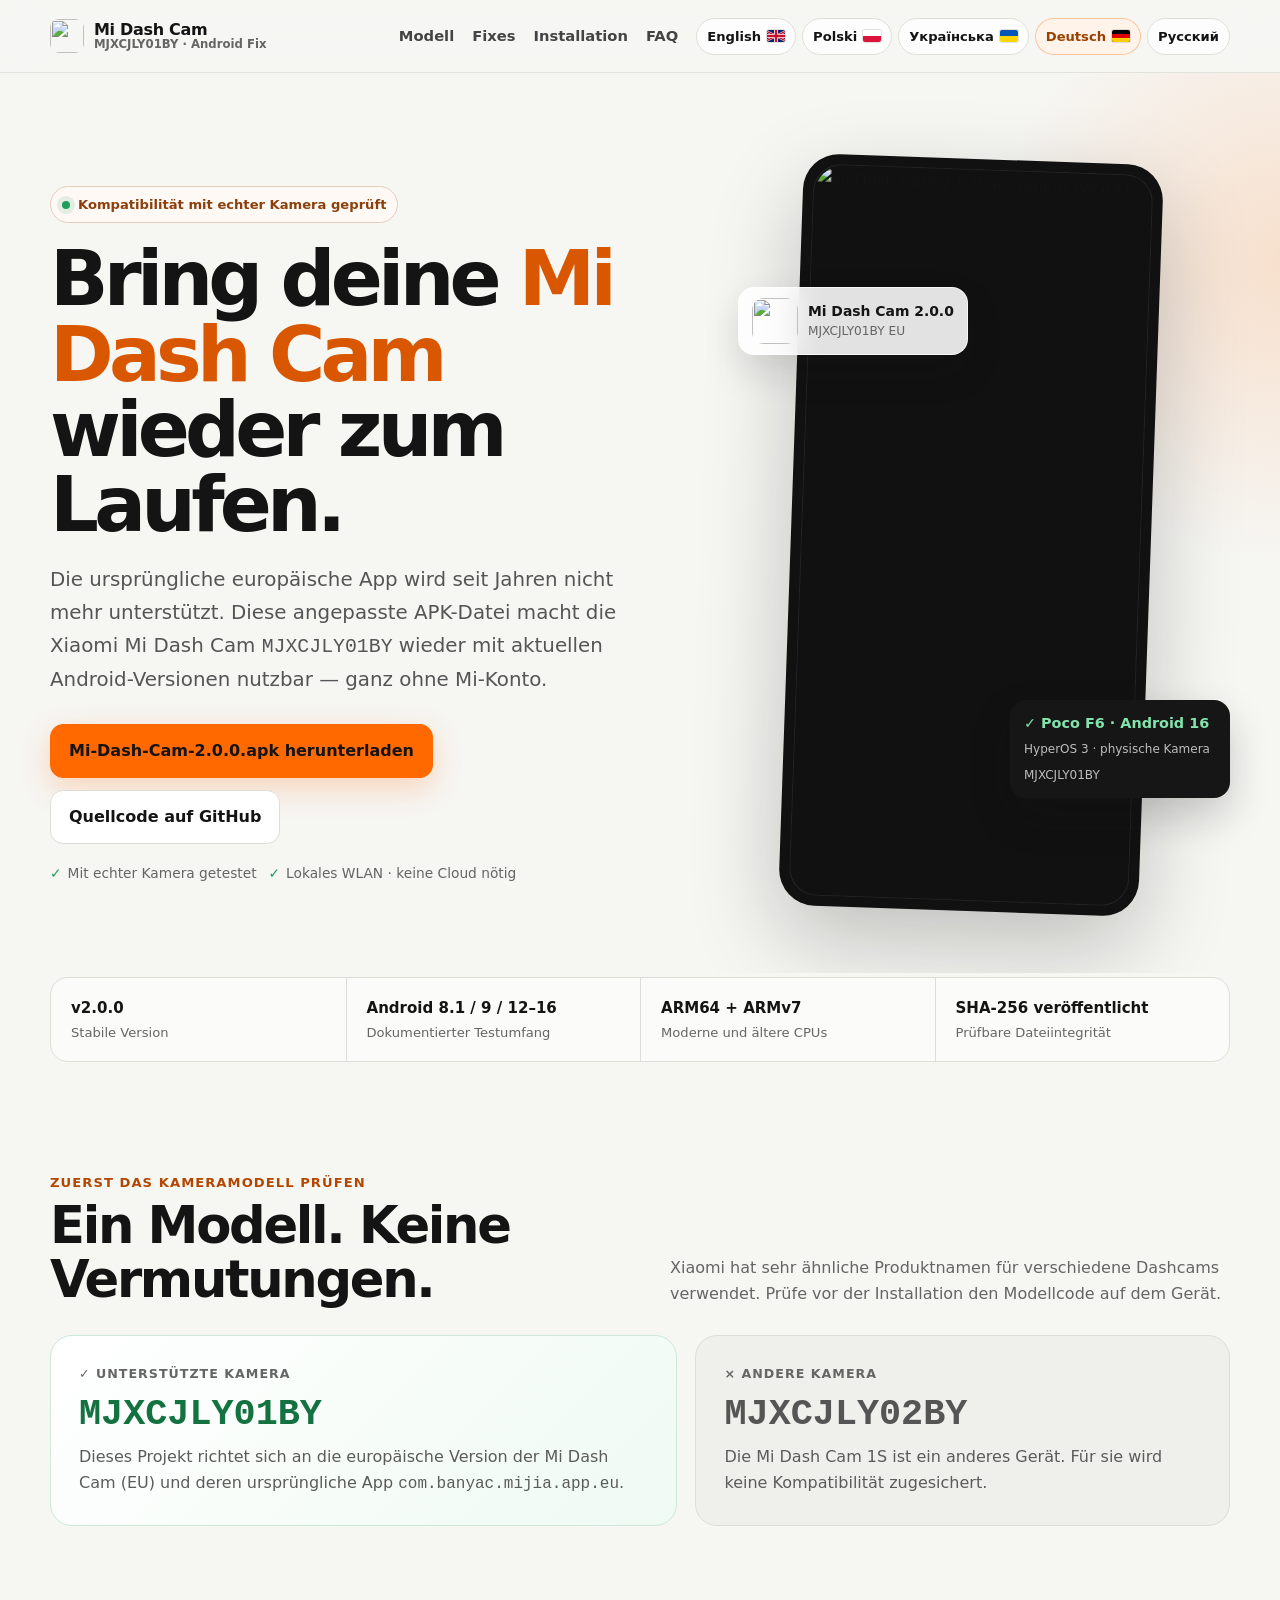
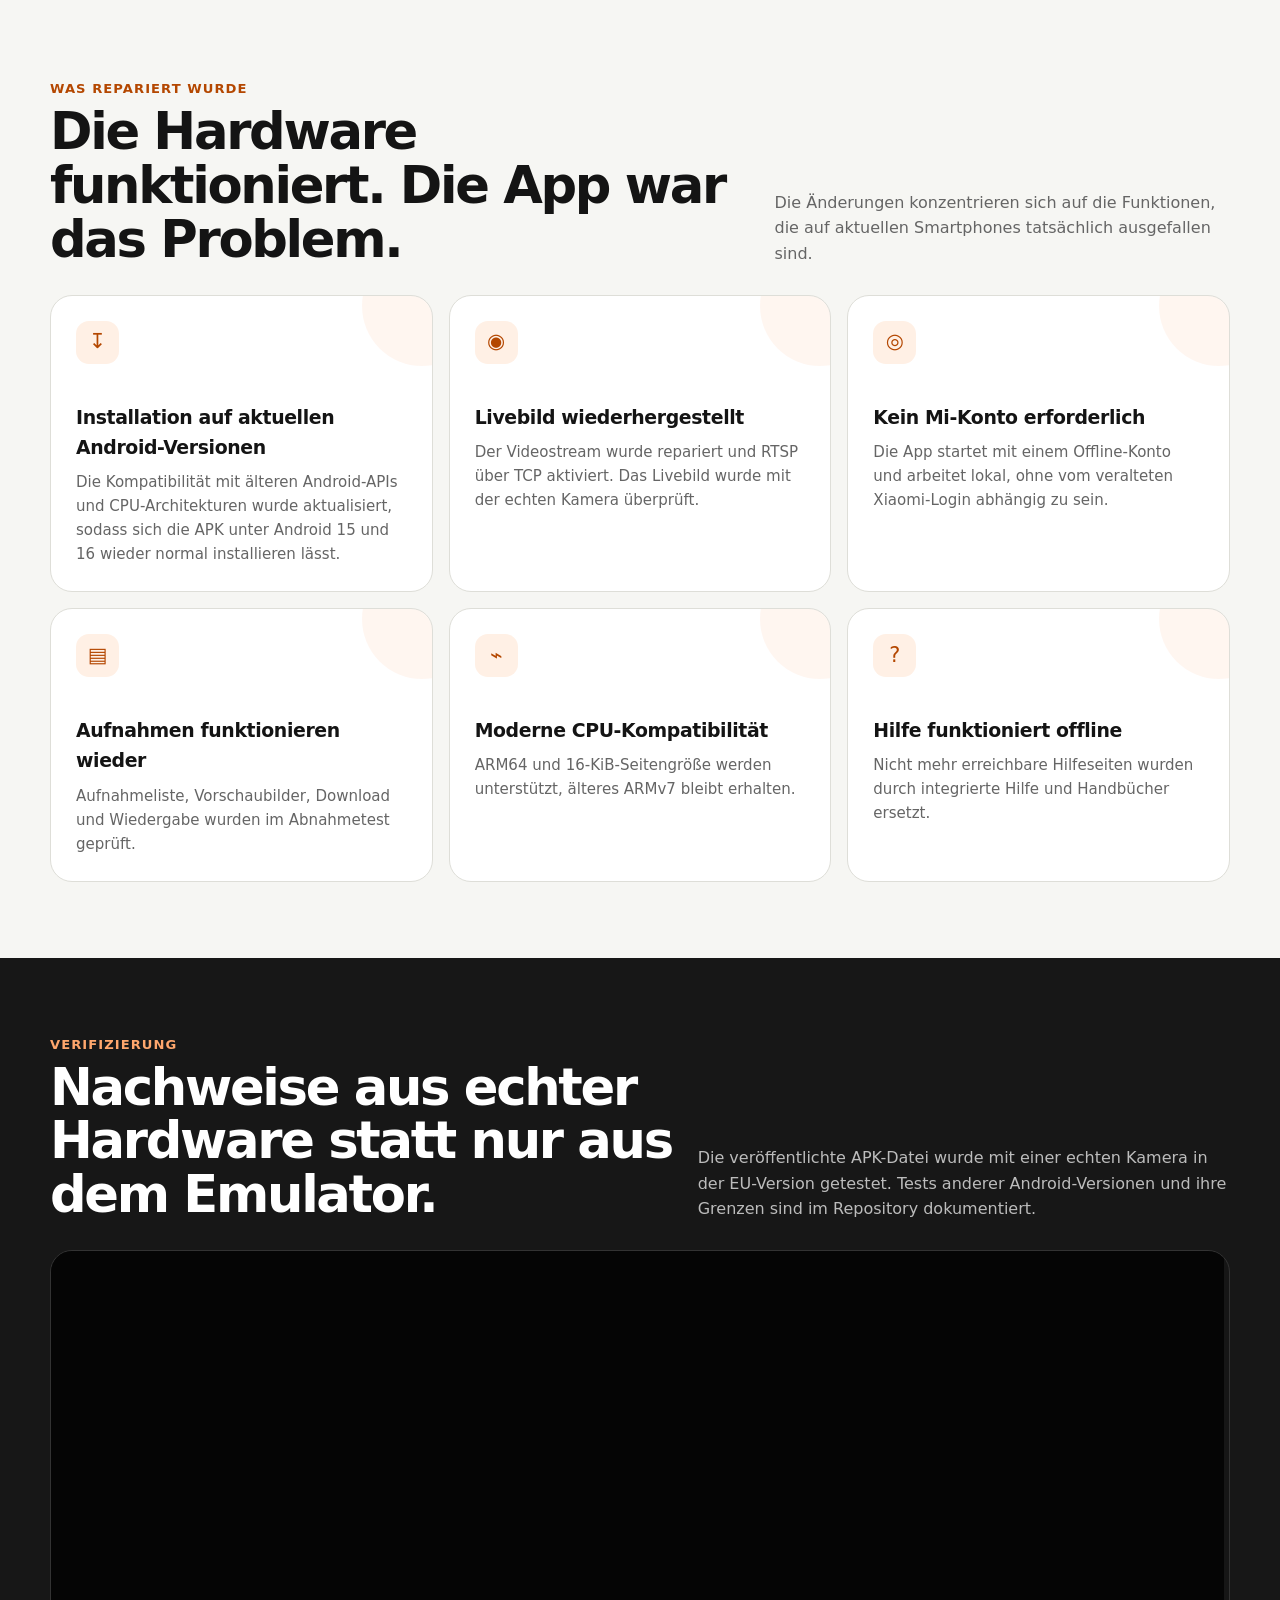
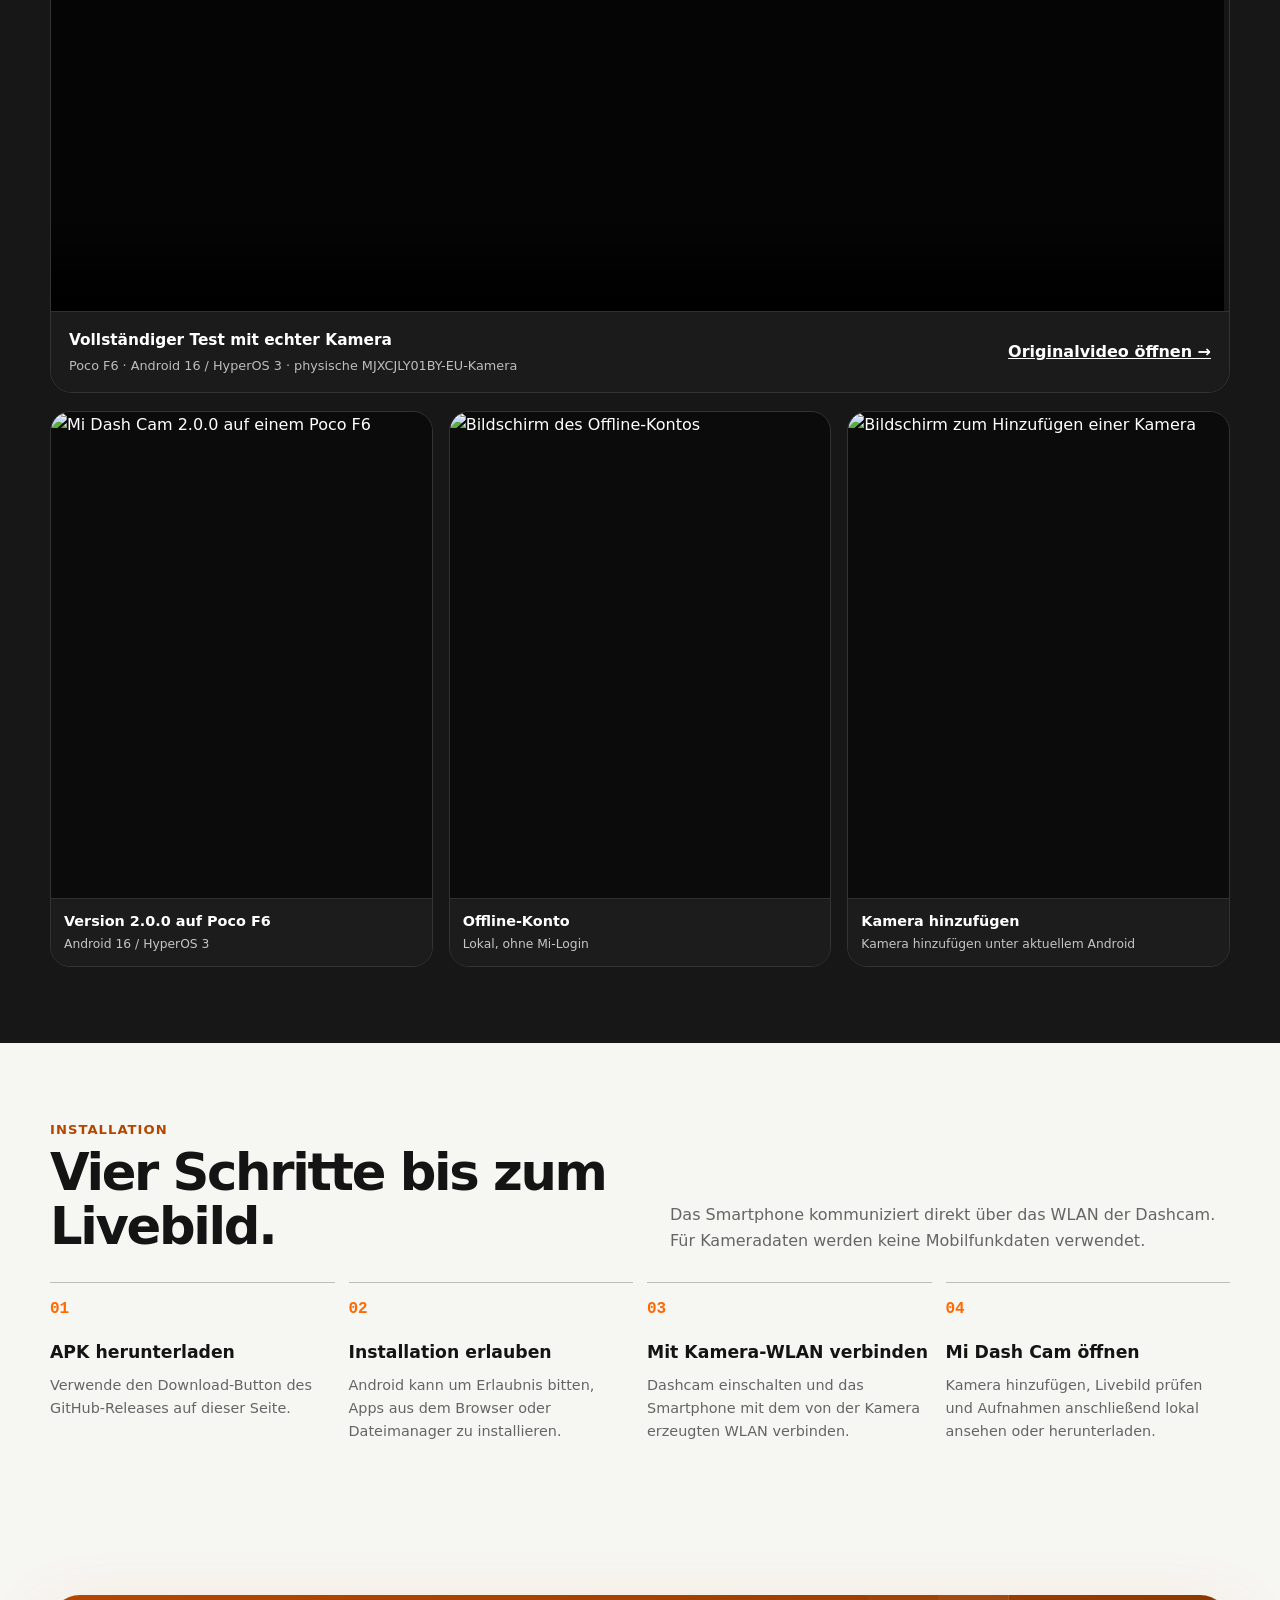
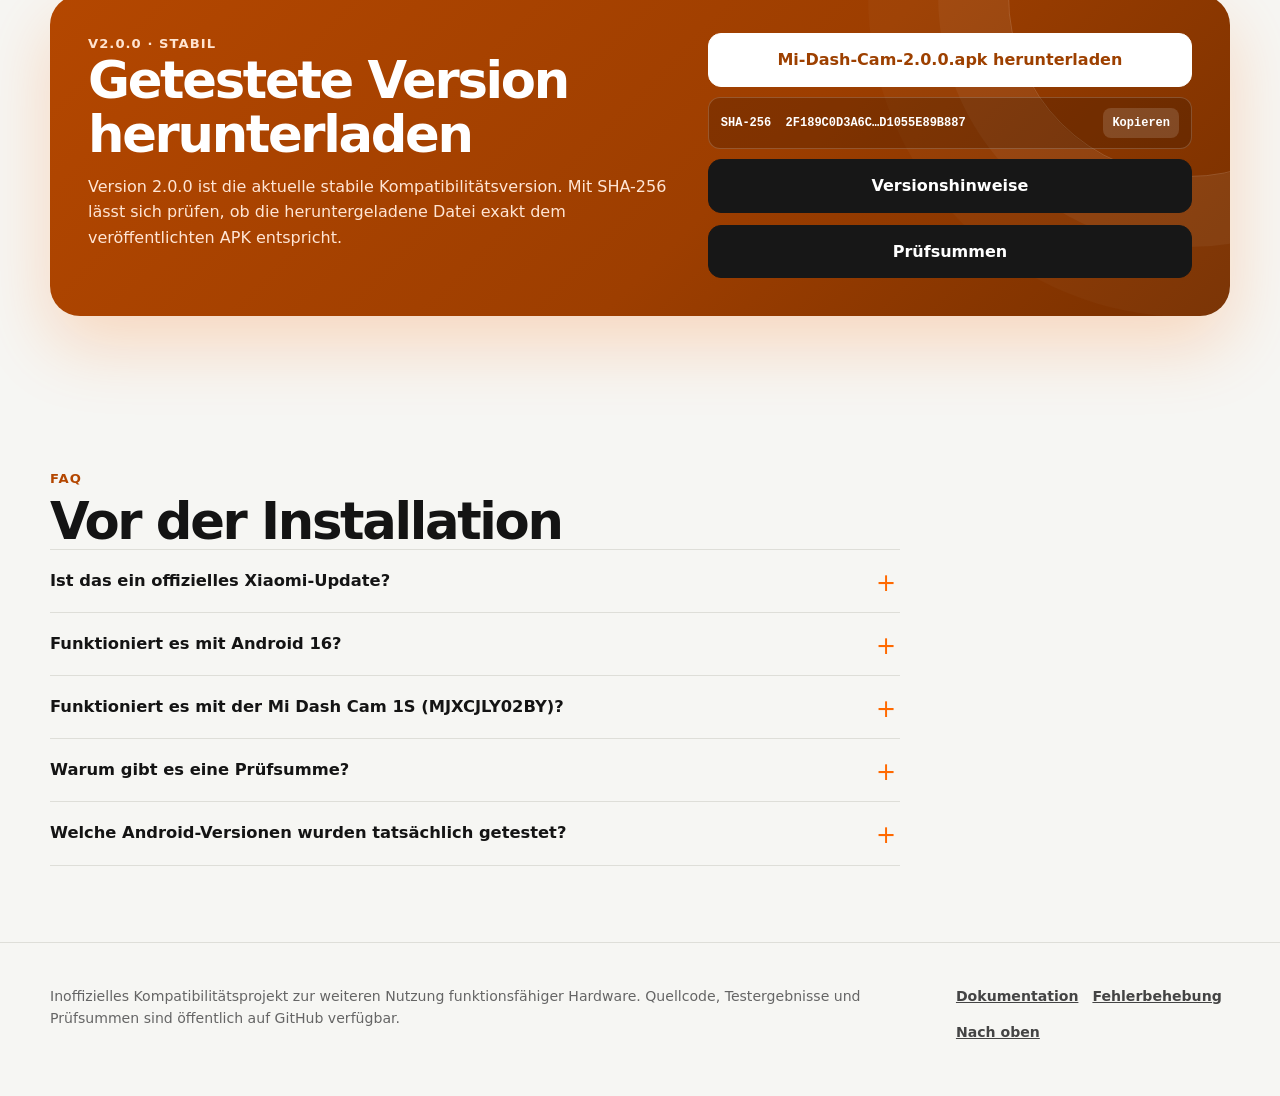
==== commit ac724a3a: "site: rebuild proof gallery and embed acceptance video" ====
--- a/site/de/index.html
+++ b/site/de/index.html
@@ -68,11 +68,15 @@
 <article class="feature"><div class="feature-icon">⌁</div><h3>Moderne CPU-Kompatibilität</h3><p>ARM64 und 16-KiB-Seitengröße werden unterstützt, älteres ARMv7 bleibt erhalten.</p></article>
 <article class="feature"><div class="feature-icon">?</div><h3>Hilfe funktioniert offline</h3><p>Nicht mehr erreichbare Hilfeseiten wurden durch integrierte Hilfe und Handbücher ersetzt.</p></article>
 </div></div></section>
-<section class="section proof-section"><div class="wrap reveal"><div class="section-head"><div><div class="kicker">Verifizierung</div><h2>Nachweise aus echter Hardware statt nur aus dem Emulator.</h2></div><p>Die veröffentlichte APK-Datei wurde mit einer echten Kamera in der EU-Version getestet. Tests anderer Android-Versionen und ihre Grenzen sind im Repository dokumentiert.</p></div><div class="gallery">
+<section class="section proof-section"><div class="wrap reveal"><div class="section-head"><div><div class="kicker">Verifizierung</div><h2>Nachweise aus echter Hardware statt nur aus dem Emulator.</h2></div><p>Die veröffentlichte APK-Datei wurde mit einer echten Kamera in der EU-Version getestet. Tests anderer Android-Versionen und ihre Grenzen sind im Repository dokumentiert.</p></div><figure class="evidence-video">
+<div class="video-stage"><video controls playsinline preload="metadata" poster="https://raw.githubusercontent.com/Void-Man-1/Xiaomi-Mi-Dash-Cam-MJXCJLY01BY-Android-APK-Fix/main/assets/evidence/poco-f6-android16-v2.0.0-video-poster.jpg" aria-label="Video des vollständigen Tests mit echter Kamera"><source src="https://raw.githubusercontent.com/Void-Man-1/Xiaomi-Mi-Dash-Cam-MJXCJLY01BY-Android-APK-Fix/main/assets/evidence/poco-f6-android16-v2.0.0-full-camera-test.mp4" type="video/mp4">Ihr Browser kann diese MP4-Datei nicht abspielen. Öffnen Sie das Originalvideo auf GitHub.</video></div>
+<figcaption class="video-meta"><div><strong>Vollständiger Test mit echter Kamera</strong><span>Poco F6 · Android 16 / HyperOS 3 · physische MJXCJLY01BY-EU-Kamera</span></div><a href="https://github.com/Void-Man-1/Xiaomi-Mi-Dash-Cam-MJXCJLY01BY-Android-APK-Fix/blob/main/assets/evidence/poco-f6-android16-v2.0.0-full-camera-test.mp4">Originalvideo öffnen →</a></figcaption>
+</figure>
+<div class="gallery">
 <figure class="shot"><img src="https://raw.githubusercontent.com/Void-Man-1/Xiaomi-Mi-Dash-Cam-MJXCJLY01BY-Android-APK-Fix/main/assets/screenshots/poco-f6-v2.0.0-main.png" alt="Mi Dash Cam 2.0.0 auf einem Poco F6" loading="lazy"><figcaption class="shot-caption"><strong>Version 2.0.0 auf Poco F6</strong><span>Android 16 / HyperOS 3</span></figcaption></figure>
 <figure class="shot"><img src="https://raw.githubusercontent.com/Void-Man-1/Xiaomi-Mi-Dash-Cam-MJXCJLY01BY-Android-APK-Fix/main/assets/screenshots/offline-account-redmi-android16.png" alt="Bildschirm des Offline-Kontos" loading="lazy"><figcaption class="shot-caption"><strong>Offline-Konto</strong><span>Lokal, ohne Mi-Login</span></figcaption></figure>
 <figure class="shot"><img src="https://raw.githubusercontent.com/Void-Man-1/Xiaomi-Mi-Dash-Cam-MJXCJLY01BY-Android-APK-Fix/main/assets/screenshots/galaxy-s24-ultra-android14-add-camera.png" alt="Bildschirm zum Hinzufügen einer Kamera" loading="lazy"><figcaption class="shot-caption"><strong>Kamera hinzufügen</strong><span>Kamera hinzufügen unter aktuellem Android</span></figcaption></figure>
-</div><div class="evidence-bar"><p>Eine vollständige, um persönliche Daten bereinigte Aufzeichnung des Tests mit der echten Kamera liegt im Repository.</p><a href="https://github.com/Void-Man-1/Xiaomi-Mi-Dash-Cam-MJXCJLY01BY-Android-APK-Fix/blob/main/assets/evidence/poco-f6-android16-v2.0.0-full-camera-test.mp4">Testnachweis öffnen →</a></div></div></section>
+</div></div></section>
 <section class="section" id="install"><div class="wrap reveal"><div class="section-head"><div><div class="kicker">Installation</div><h2>Vier Schritte bis zum Livebild.</h2></div><p>Das Smartphone kommuniziert direkt über das WLAN der Dashcam. Für Kameradaten werden keine Mobilfunkdaten verwendet.</p></div><div class="steps"><article class="step"><h3>APK herunterladen</h3><p>Verwende den Download-Button des GitHub-Releases auf dieser Seite.</p></article><article class="step"><h3>Installation erlauben</h3><p>Android kann um Erlaubnis bitten, Apps aus dem Browser oder Dateimanager zu installieren.</p></article><article class="step"><h3>Mit Kamera-WLAN verbinden</h3><p>Dashcam einschalten und das Smartphone mit dem von der Kamera erzeugten WLAN verbinden.</p></article><article class="step"><h3>Mi Dash Cam öffnen</h3><p>Kamera hinzufügen, Livebild prüfen und Aufnahmen anschließend lokal ansehen oder herunterladen.</p></article></div></div></section>
 <section class="section"><div class="wrap reveal"><div class="download-card"><div><div class="kicker" style="color:#ffe4d1">v2.0.0 · Stabil</div><h2>Getestete Version herunterladen</h2><p>Version 2.0.0 ist die aktuelle stabile Kompatibilitätsversion. Mit SHA-256 lässt sich prüfen, ob die heruntergeladene Datei exakt dem veröffentlichten APK entspricht.</p></div><div class="download-actions"><!-- latest-apk-site:start --><a class="btn primary" href="https://github.com/Void-Man-1/Xiaomi-Mi-Dash-Cam-MJXCJLY01BY-Android-APK-Fix/releases/download/v2.0.0/Mi-Dash-Cam-2.0.0.apk">Mi-Dash-Cam-2.0.0.apk herunterladen</a><!-- latest-apk-site:end --><div class="hash"><span>SHA-256&nbsp; 2F189C0D3A6C…D1055E89B887</span><button type="button" data-copy-hash="2F189C0D3A6C9965036EDDBFA927EB7FD720C47D611991EB5EC1D1055E89B887" data-copied="Kopiert">Kopieren</button></div><div class="actions"><a class="btn dark" href="https://github.com/Void-Man-1/Xiaomi-Mi-Dash-Cam-MJXCJLY01BY-Android-APK-Fix/releases/tag/v2.0.0">Versionshinweise</a><a class="btn dark" href="https://github.com/Void-Man-1/Xiaomi-Mi-Dash-Cam-MJXCJLY01BY-Android-APK-Fix/blob/main/checksums/SHA256SUMS.txt">Prüfsummen</a></div></div></div></div></section>
 <section class="section" id="faq"><div class="wrap reveal"><div class="kicker">FAQ</div><h2>Vor der Installation</h2><div class="faq"><details><summary>Ist das ein offizielles Xiaomi-Update?</summary><p>Nein. Dies ist ein unabhängiges Erhaltungs- und Kompatibilitätsprojekt für nicht mehr gepflegte Begleitsoftware. Xiaomi, Mi, Mijia und 70mai sind Marken ihrer jeweiligen Inhaber.</p></details><details><summary>Funktioniert es mit Android 16?</summary><p>Ja, für die getestete Konfiguration. Version 2.0.0 wurde vollständig mit einer echten Kamera auf einem Poco F6 mit Android 16 und HyperOS 3 getestet.</p></details><details><summary>Funktioniert es mit der Mi Dash Cam 1S (MJXCJLY02BY)?</summary><p>Für MJXCJLY02BY wird keine Kompatibilität zugesichert. Dieses Projekt ist nur für MJXCJLY01BY EU vorgesehen.</p></details><details><summary>Warum gibt es eine Prüfsumme?</summary><p>Mit SHA-256 kann geprüft werden, ob das heruntergeladene APK exakt der im Repository veröffentlichten Datei entspricht. Android verlangt außerdem eine APK-Signatur; diese Version ist mit dem Projektschlüssel signiert, nicht mit Xiaomis ursprünglichem Schlüssel.</p></details><details><summary>Welche Android-Versionen wurden tatsächlich getestet?</summary><p>Tests auf physischen Geräten oder in Emulatoren sind für Android 8.1, 9 sowie 12–16 dokumentiert. Android 10–11 gelten derzeit nicht als getestet.</p></details></div></div></section>
--- a/site/styles.css
+++ b/site/styles.css
@@ -40,15 +40,17 @@
 .section{padding:76px 0}.section-head{display:flex;justify-content:space-between;align-items:end;gap:24px;margin-bottom:28px}.kicker{color:var(--orange-dark);font-weight:850;font-size:.82rem;letter-spacing:.08em;text-transform:uppercase}.section h2{font-size:clamp(2rem,4vw,3.35rem);line-height:1.05;letter-spacing:-.045em;margin:6px 0 0}.section-head p{max-width:560px;margin:0;color:var(--muted)}
 .model-panel{display:grid;grid-template-columns:1.08fr .92fr;gap:18px}.model-good,.model-bad{border-radius:var(--radius);padding:28px;border:1px solid var(--line);background:#fff}.model-good{border-color:#cde8d8;background:linear-gradient(135deg,#fff 0,#effaf3 100%)}.model-bad{background:#efefeb}.model-label{font-size:.79rem;text-transform:uppercase;letter-spacing:.08em;font-weight:850;color:var(--muted)}.model-code{font:800 clamp(1.45rem,3vw,2.3rem)/1.15 ui-monospace,SFMono-Regular,Consolas,monospace;margin:9px 0}.model-good .model-code{color:#137240}.model-bad .model-code{color:#555}.model-panel p{margin:0;color:#5b5b5b}
 .features{display:grid;grid-template-columns:repeat(3,1fr);gap:16px}.feature{position:relative;min-height:235px;border:1px solid var(--line);border-radius:var(--radius);background:var(--surface);padding:25px;overflow:hidden}.feature:after{content:"";position:absolute;width:120px;height:120px;border-radius:50%;right:-50px;top:-50px;background:rgba(255,105,0,.06)}.feature-icon{width:43px;height:43px;display:grid;place-items:center;border-radius:13px;background:#fff0e5;color:var(--orange-dark);font-size:1.3rem;margin-bottom:38px}.feature h3{font-size:1.18rem;letter-spacing:-.02em;margin:0 0 8px}.feature p{margin:0;color:var(--muted);font-size:.94rem}
-.proof-section{background:var(--dark);color:#fff}.proof-section .section-head p{color:#bcbcbc}.proof-section .kicker{color:#ffa76d}.gallery{display:grid;grid-template-columns:1.18fr .82fr .82fr;gap:16px}.shot{margin:0;position:relative;border:1px solid #333;border-radius:20px;background:#222;overflow:hidden;min-height:440px}.shot img{width:100%;height:100%;object-fit:cover;object-position:top}.shot:first-child{min-height:560px}.shot-caption{position:absolute;left:12px;right:12px;bottom:12px;padding:11px 13px;border:1px solid rgba(255,255,255,.12);border-radius:13px;background:rgba(10,10,10,.72);backdrop-filter:blur(12px)}.shot-caption strong{display:block;font-size:.9rem}.shot-caption span{display:block;color:#c5c5c5;font-size:.77rem}.evidence-bar{margin-top:16px;display:flex;justify-content:space-between;align-items:center;gap:16px;border:1px solid #333;border-radius:16px;background:#202020;padding:17px 19px}.evidence-bar p{margin:0;color:#c8c8c8;font-size:.91rem}.evidence-bar a{color:#fff;font-weight:800}
+.proof-section{background:var(--dark);color:#fff}.proof-section .section-head p{color:#bcbcbc}.proof-section .kicker{color:#ffa76d}
+.evidence-video{margin:0 0 18px;border:1px solid #333;border-radius:22px;background:#161616;overflow:hidden}.video-stage{display:grid;place-items:center;aspect-ratio:16/9;max-height:660px;background:#050505}.video-stage video{display:block;width:100%;height:100%;object-fit:contain;background:#050505}.video-meta{display:flex;align-items:center;justify-content:space-between;gap:20px;padding:16px 18px;border-top:1px solid #303030;background:#1b1b1b}.video-meta strong{display:block;font-size:.96rem}.video-meta span{display:block;margin-top:3px;color:#bdbdbd;font-size:.8rem}.video-meta a{flex:0 0 auto;color:#fff;font-weight:800}
+.gallery{display:grid;grid-template-columns:repeat(3,minmax(0,1fr));gap:16px}.shot{margin:0;display:flex;min-width:0;min-height:0;flex-direction:column;border:1px solid #333;border-radius:20px;background:#171717;overflow:hidden}.shot img{display:block;width:100%;height:clamp(340px,38vw,520px);object-fit:contain;object-position:center top;background:#0b0b0b}.shot-caption{position:static;display:block;min-height:64px;padding:11px 13px;border-top:1px solid #303030;background:#1c1c1c}.shot-caption strong{display:block;font-size:.9rem}.shot-caption span{display:block;color:#c5c5c5;font-size:.77rem;margin-top:2px}
 .steps{display:grid;grid-template-columns:repeat(4,1fr);gap:14px;counter-reset:steps}.step{counter-increment:steps;border-top:1px solid #bfbfb9;padding-top:18px}.step:before{content:"0" counter(steps);display:block;color:var(--orange);font:850 1rem/1 ui-monospace,SFMono-Regular,Consolas,monospace;margin-bottom:22px}.step h3{margin:0 0 8px;font-size:1.08rem}.step p{margin:0;color:var(--muted);font-size:.9rem}
 .download-card{position:relative;overflow:hidden;display:grid;grid-template-columns:1.1fr .9fr;gap:28px;border-radius:30px;background:linear-gradient(135deg,#b44700 0,#9d3e00 58%,#783000 100%);color:#fff;padding:38px;box-shadow:0 28px 70px rgba(255,105,0,.22)}.download-card:after{content:"";position:absolute;width:360px;height:360px;border:1px solid rgba(255,255,255,.16);border-radius:50%;right:-140px;top:-180px;box-shadow:0 0 0 70px rgba(255,255,255,.045),0 0 0 140px rgba(255,255,255,.025)}.download-card h2{margin:0 0 12px;color:#fff}.download-card p{margin:0;color:#ffe5d4}.download-actions{position:relative;z-index:2;display:flex;flex-direction:column;align-items:stretch;justify-content:center;gap:10px}.download-actions .btn{width:100%}.download-actions .btn.primary{background:#fff;color:#9d4000;border-color:#fff;box-shadow:none}.hash{display:flex;align-items:center;justify-content:space-between;gap:8px;background:rgba(0,0,0,.18);border:1px solid rgba(255,255,255,.18);border-radius:12px;padding:10px 12px;font:700 .75rem/1.35 ui-monospace,SFMono-Regular,Consolas,monospace}.hash button{border:0;background:rgba(255,255,255,.14);color:#fff;border-radius:8px;padding:7px 9px;cursor:pointer;font:inherit}.hash button:hover{background:rgba(255,255,255,.23)}
 .faq{max-width:850px}.faq details{border-top:1px solid var(--line);padding:18px 0}.faq details:last-child{border-bottom:1px solid var(--line)}.faq summary{cursor:pointer;font-weight:820;font-size:1.02rem;list-style:none;padding-right:30px;position:relative}.faq summary::-webkit-details-marker{display:none}.faq summary:after{content:"+";position:absolute;right:4px;top:-4px;color:var(--orange);font-size:1.5rem;font-weight:500}.faq details[open] summary:after{content:"–"}.faq p{color:var(--muted);margin:10px 0 0}
 .footer{padding:42px 0 54px;border-top:1px solid var(--line);color:var(--muted);font-size:.88rem}.footer-grid{display:flex;justify-content:space-between;gap:28px}.footer a{font-weight:700;color:#444}.footer-links{display:flex;gap:14px;flex-wrap:wrap}
 .reveal{opacity:0;transform:translateY(16px);transition:opacity .65s ease,transform .65s ease}.reveal.visible{opacity:1;transform:none}
 :focus-visible{outline:3px solid rgba(255,105,0,.42);outline-offset:3px}
-@media(max-width:1100px){.nav-links{display:none}}
-@media(max-width:980px){.nav-links{display:none}.hero-grid,.model-panel,.download-card{grid-template-columns:1fr}.hero-grid{gap:28px}.hero{padding-top:58px}.visual{min-height:480px}.trust-grid{grid-template-columns:repeat(2,1fr)}.trust-item:nth-child(3){border-left:0;border-top:1px solid var(--line)}.trust-item:nth-child(4){border-top:1px solid var(--line)}.features{grid-template-columns:1fr 1fr}.gallery{grid-template-columns:1fr 1fr}.shot:first-child{grid-column:1/-1}.steps{grid-template-columns:1fr 1fr}.section-head{display:block}.section-head p{margin-top:12px}}
-@media(max-width:820px){.nav{flex-wrap:wrap;padding:10px 0}.brand small{display:none}.langs{order:3;width:100%;max-width:none;flex-wrap:wrap;justify-content:flex-start;padding:3px 0 2px}.lang{padding:6px 9px;flex:0 0 auto}}
-@media(max-width:680px){.wrap{width:min(calc(100% - 24px),var(--max))}.nav{min-height:66px;align-items:center;flex-wrap:wrap;padding:10px 0}.brand small{display:none}.brand{padding-top:0}.langs{order:3;width:100%;max-width:none;flex-wrap:wrap;justify-content:flex-start;padding:3px 0 2px}.lang{padding:6px 9px;flex:0 0 auto}.hero{padding:42px 0 34px}.hero-grid{display:block}h1{font-size:clamp(2.5rem,14vw,4rem);margin-bottom:18px}.lede{font-size:1rem}.actions{display:grid}.btn{width:100%}.microproof{font-size:.8rem}.visual{min-height:410px;margin-top:34px}.visual-card{width:250px}.app-float{left:0;top:15%;transform:scale(.9)}.proof-float{right:0;bottom:8%;max-width:180px}.trust-grid{grid-template-columns:1fr 1fr}.trust-item{padding:14px}.trust-item:nth-child(odd){border-left:0}.trust-item:nth-child(2){border-left:1px solid var(--line)}.trust-item:nth-child(3),.trust-item:nth-child(4){border-top:1px solid var(--line)}.section{padding:54px 0}.features,.gallery,.steps{grid-template-columns:1fr}.feature{min-height:auto}.feature-icon{margin-bottom:26px}.shot,.shot:first-child{grid-column:auto;min-height:480px}.evidence-bar{align-items:flex-start;flex-direction:column}.download-card{padding:26px;border-radius:24px}.hash{align-items:flex-start;flex-direction:column}.footer-grid{flex-direction:column}.footer-links{gap:10px}}
+@media(max-width:1240px){.nav-links{display:none}}
+@media(max-width:980px){.nav-links{display:none}.hero-grid,.model-panel,.download-card{grid-template-columns:1fr}.hero-grid{gap:28px}.hero{padding-top:58px}.visual{min-height:480px}.trust-grid{grid-template-columns:repeat(2,1fr)}.trust-item:nth-child(3){border-left:0;border-top:1px solid var(--line)}.trust-item:nth-child(4){border-top:1px solid var(--line)}.features{grid-template-columns:1fr 1fr}.steps{grid-template-columns:1fr 1fr}.section-head{display:block}.section-head p{margin-top:12px}}
+@media(max-width:820px){.gallery{grid-template-columns:1fr}.video-meta{align-items:flex-start;flex-direction:column}.nav{flex-wrap:wrap;padding:10px 0}.brand small{display:none}.langs{order:3;width:100%;max-width:none;flex-wrap:wrap;justify-content:flex-start;padding:3px 0 2px}.lang{padding:6px 9px;flex:0 0 auto}}
+@media(max-width:680px){.wrap{width:min(calc(100% - 24px),var(--max))}.nav{min-height:66px;align-items:center;flex-wrap:wrap;padding:10px 0}.brand small{display:none}.brand{padding-top:0}.langs{order:3;width:100%;max-width:none;flex-wrap:wrap;justify-content:flex-start;padding:3px 0 2px}.lang{padding:6px 9px;flex:0 0 auto}.hero{padding:42px 0 34px}.hero-grid{display:block}h1{font-size:clamp(2.5rem,14vw,4rem);margin-bottom:18px}.lede{font-size:1rem}.actions{display:grid}.btn{width:100%}.microproof{font-size:.8rem}.visual{min-height:410px;margin-top:34px}.visual-card{width:250px}.app-float{left:0;top:15%;transform:scale(.9)}.proof-float{right:0;bottom:8%;max-width:180px}.trust-grid{grid-template-columns:1fr 1fr}.trust-item{padding:14px}.trust-item:nth-child(odd){border-left:0}.trust-item:nth-child(2){border-left:1px solid var(--line)}.trust-item:nth-child(3),.trust-item:nth-child(4){border-top:1px solid var(--line)}.section{padding:54px 0}.features,.gallery,.steps{grid-template-columns:1fr}.feature{min-height:auto}.feature-icon{margin-bottom:26px}.shot,.shot:first-child{grid-column:auto;min-height:0}.shot img{height:min(72vh,560px)}.evidence-bar{align-items:flex-start;flex-direction:column}.download-card{padding:26px;border-radius:24px}.hash{align-items:flex-start;flex-direction:column}.footer-grid{flex-direction:column}.footer-links{gap:10px}}
 @media(prefers-reduced-motion:reduce){html{scroll-behavior:auto}.visual-card,.app-float,.proof-float{animation:none}.btn,.reveal{transition:none}.reveal{opacity:1;transform:none}}
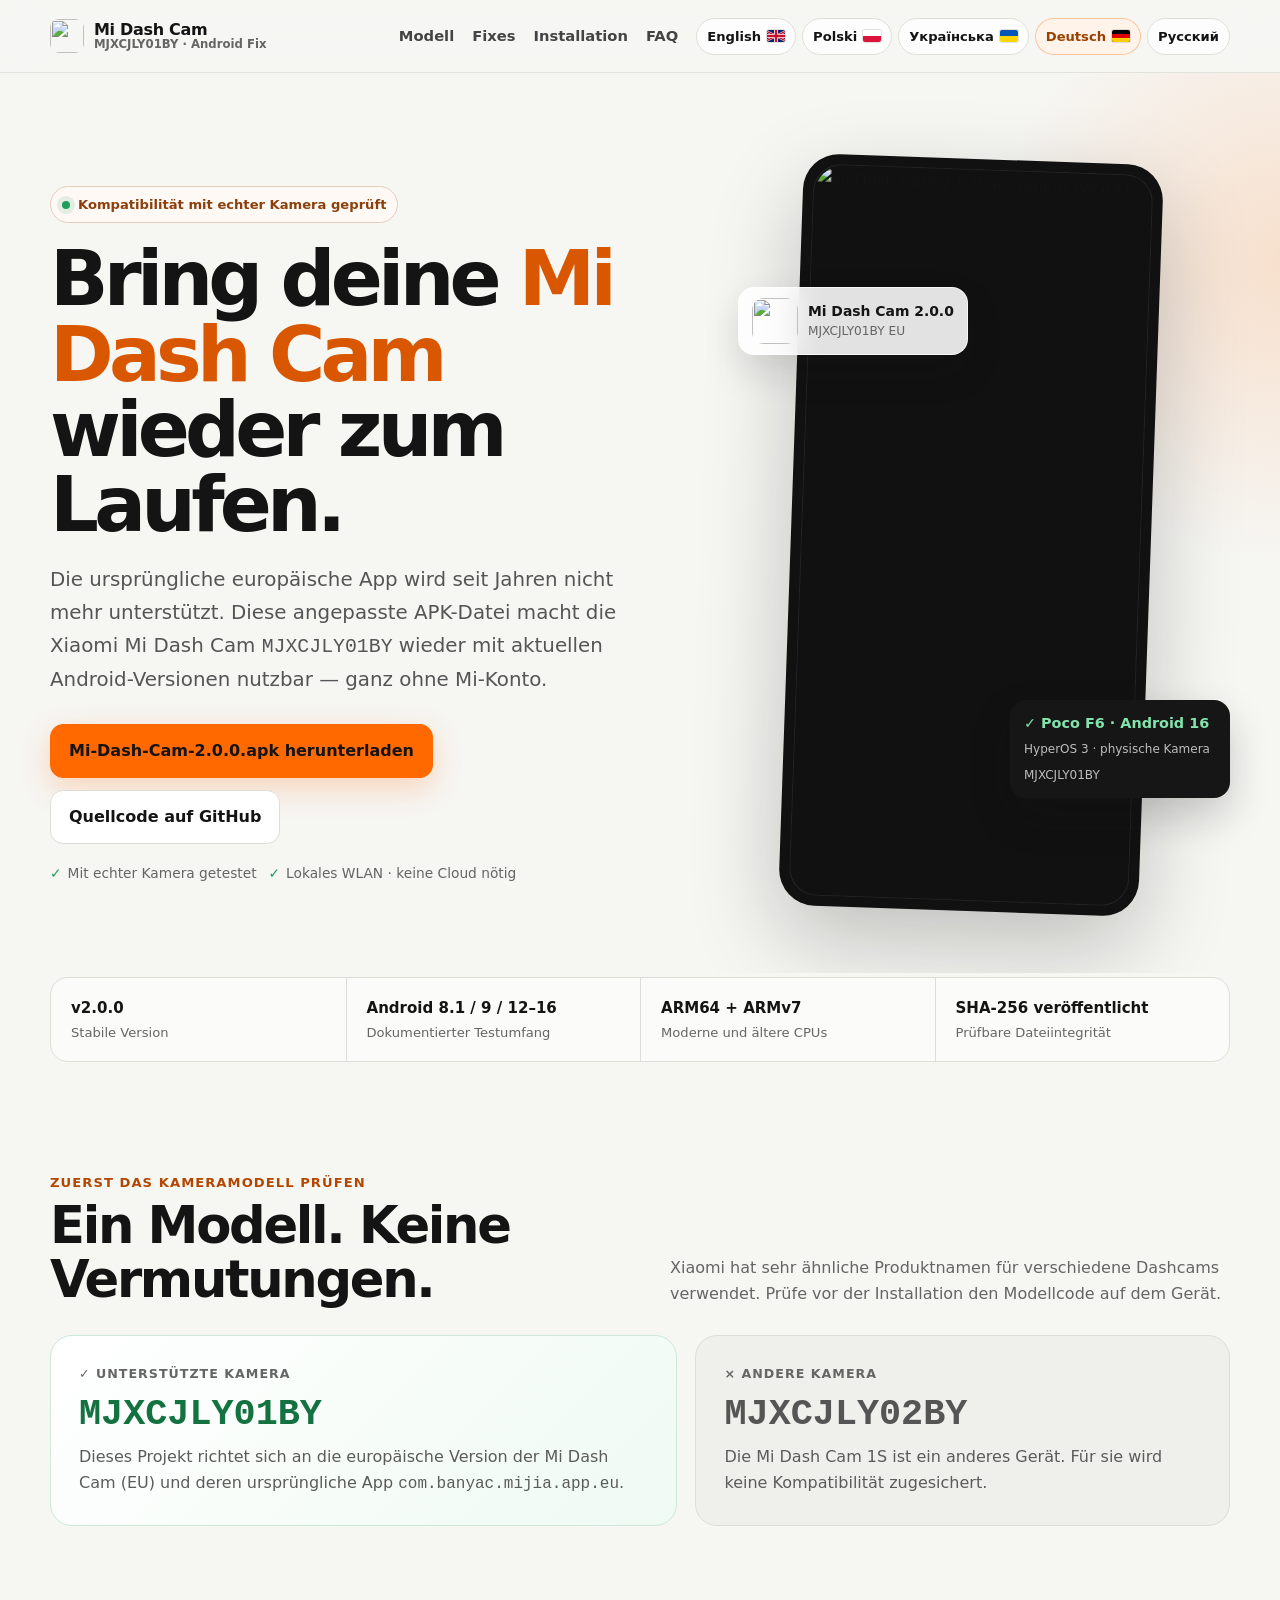
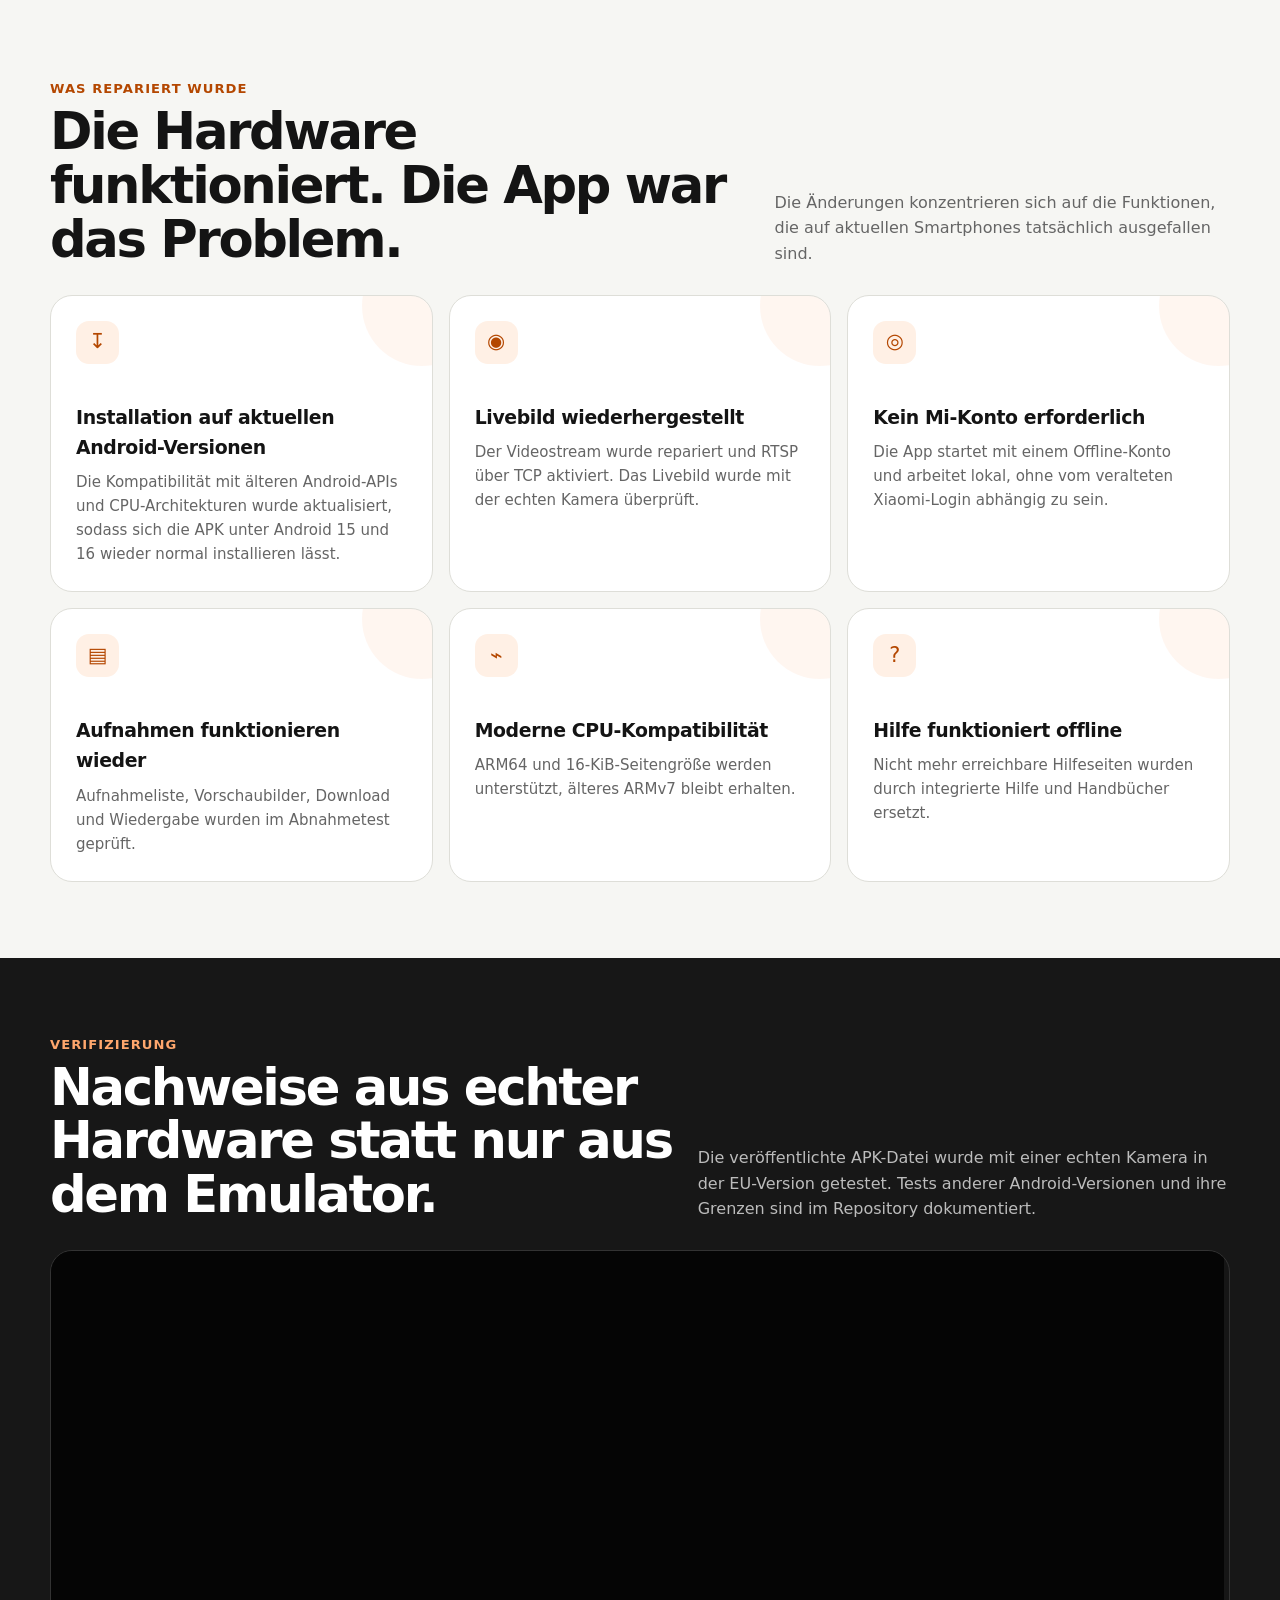
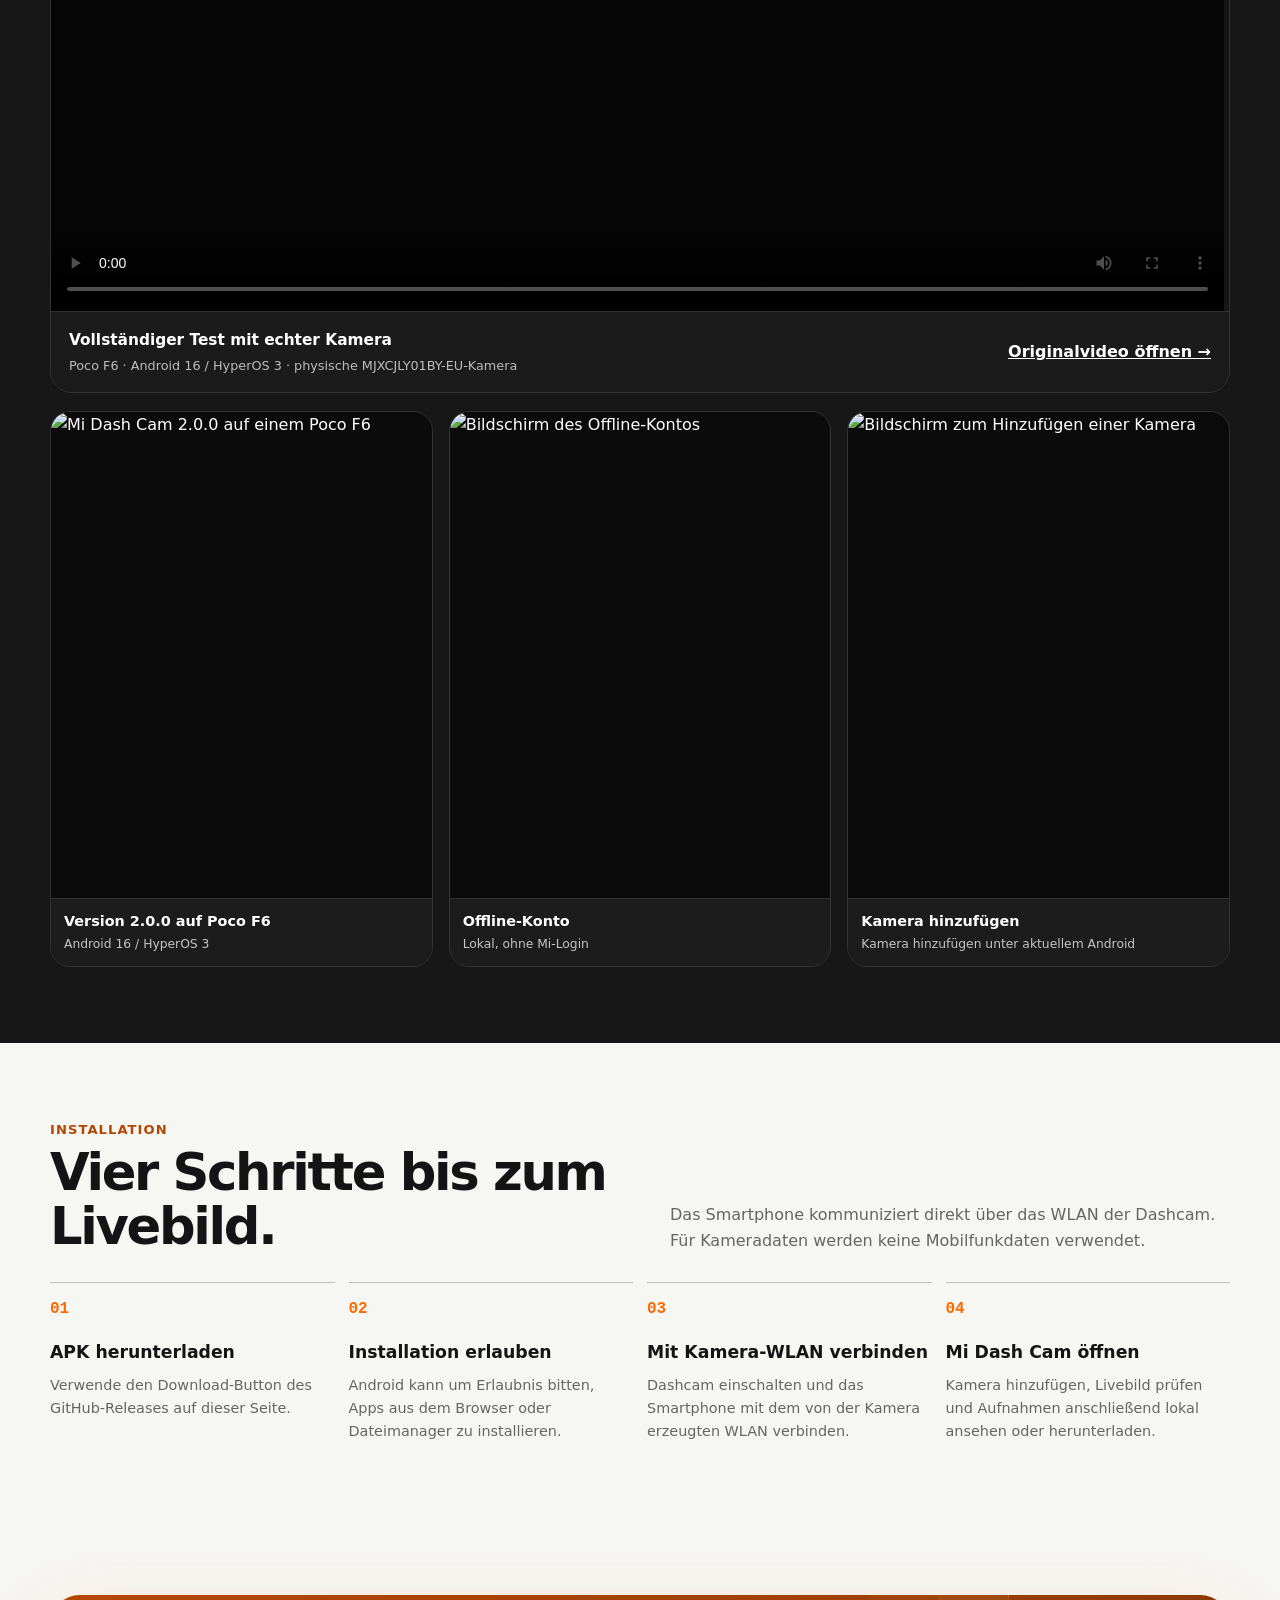
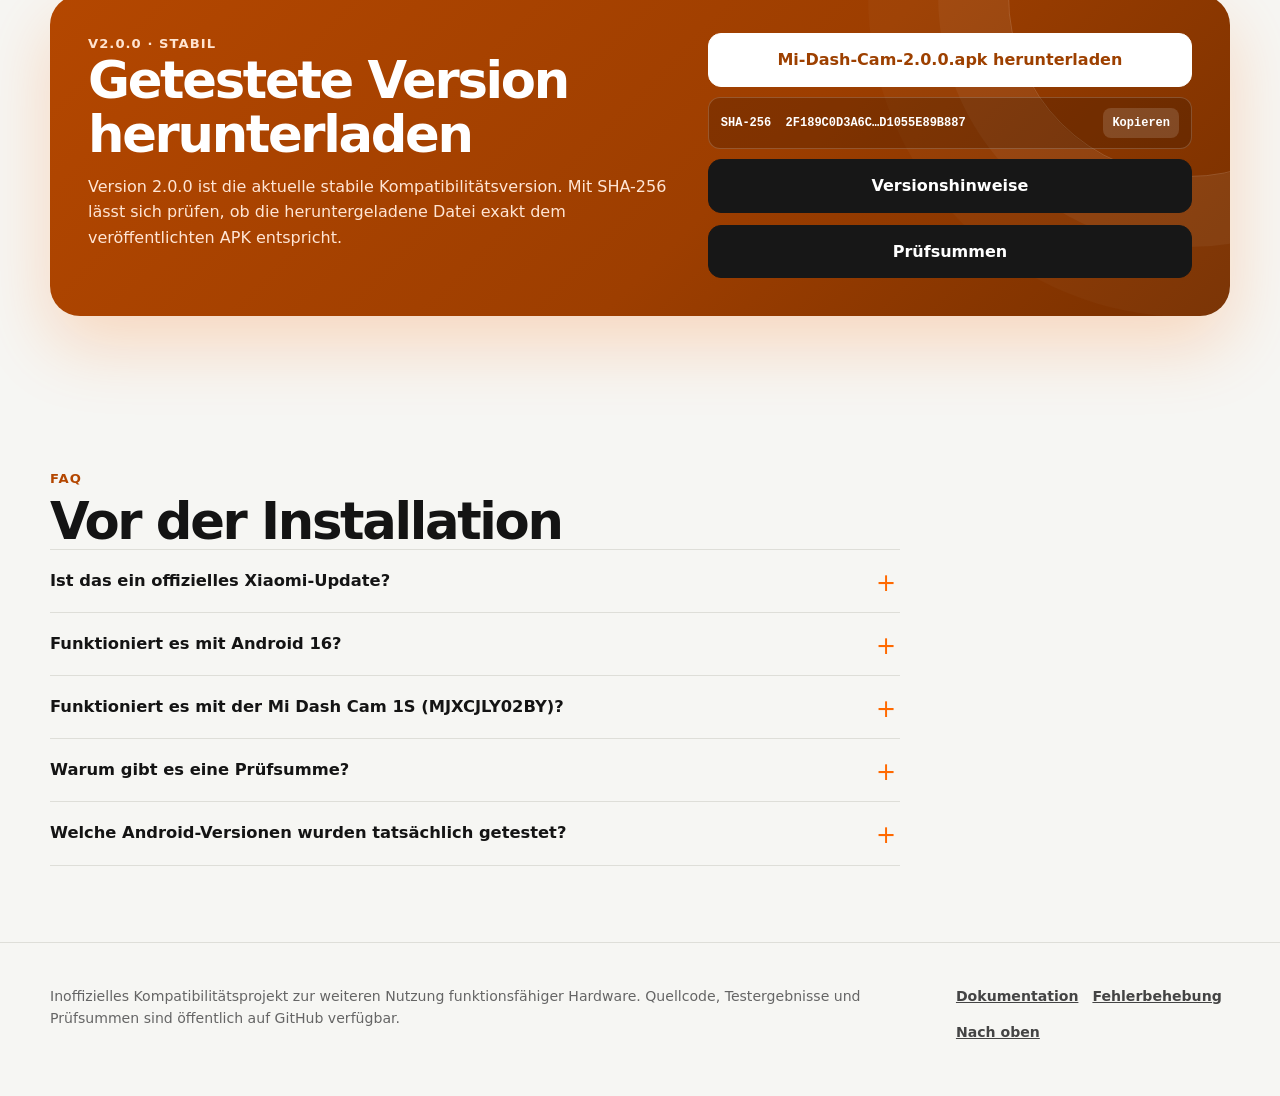
==== commit b7c0763f: "site: use same-origin proof video media" ====
--- a/site/de/index.html
+++ b/site/de/index.html
@@ -69,7 +69,7 @@
 <article class="feature"><div class="feature-icon">?</div><h3>Hilfe funktioniert offline</h3><p>Nicht mehr erreichbare Hilfeseiten wurden durch integrierte Hilfe und Handbücher ersetzt.</p></article>
 </div></div></section>
 <section class="section proof-section"><div class="wrap reveal"><div class="section-head"><div><div class="kicker">Verifizierung</div><h2>Nachweise aus echter Hardware statt nur aus dem Emulator.</h2></div><p>Die veröffentlichte APK-Datei wurde mit einer echten Kamera in der EU-Version getestet. Tests anderer Android-Versionen und ihre Grenzen sind im Repository dokumentiert.</p></div><figure class="evidence-video">
-<div class="video-stage"><video controls playsinline preload="metadata" poster="https://raw.githubusercontent.com/Void-Man-1/Xiaomi-Mi-Dash-Cam-MJXCJLY01BY-Android-APK-Fix/main/assets/evidence/poco-f6-android16-v2.0.0-video-poster.jpg" aria-label="Video des vollständigen Tests mit echter Kamera"><source src="https://raw.githubusercontent.com/Void-Man-1/Xiaomi-Mi-Dash-Cam-MJXCJLY01BY-Android-APK-Fix/main/assets/evidence/poco-f6-android16-v2.0.0-full-camera-test.mp4" type="video/mp4">Ihr Browser kann diese MP4-Datei nicht abspielen. Öffnen Sie das Originalvideo auf GitHub.</video></div>
+<div class="video-stage"><video controls playsinline preload="metadata" poster="../media/poco-f6-android16-v2.0.0-video-poster.jpg" aria-label="Video des vollständigen Tests mit echter Kamera"><source src="../media/poco-f6-android16-v2.0.0-full-camera-test.mp4" type="video/mp4">Ihr Browser kann diese MP4-Datei nicht abspielen. Öffnen Sie das Originalvideo auf GitHub.</video></div>
 <figcaption class="video-meta"><div><strong>Vollständiger Test mit echter Kamera</strong><span>Poco F6 · Android 16 / HyperOS 3 · physische MJXCJLY01BY-EU-Kamera</span></div><a href="https://github.com/Void-Man-1/Xiaomi-Mi-Dash-Cam-MJXCJLY01BY-Android-APK-Fix/blob/main/assets/evidence/poco-f6-android16-v2.0.0-full-camera-test.mp4">Originalvideo öffnen →</a></figcaption>
 </figure>
 <div class="gallery">
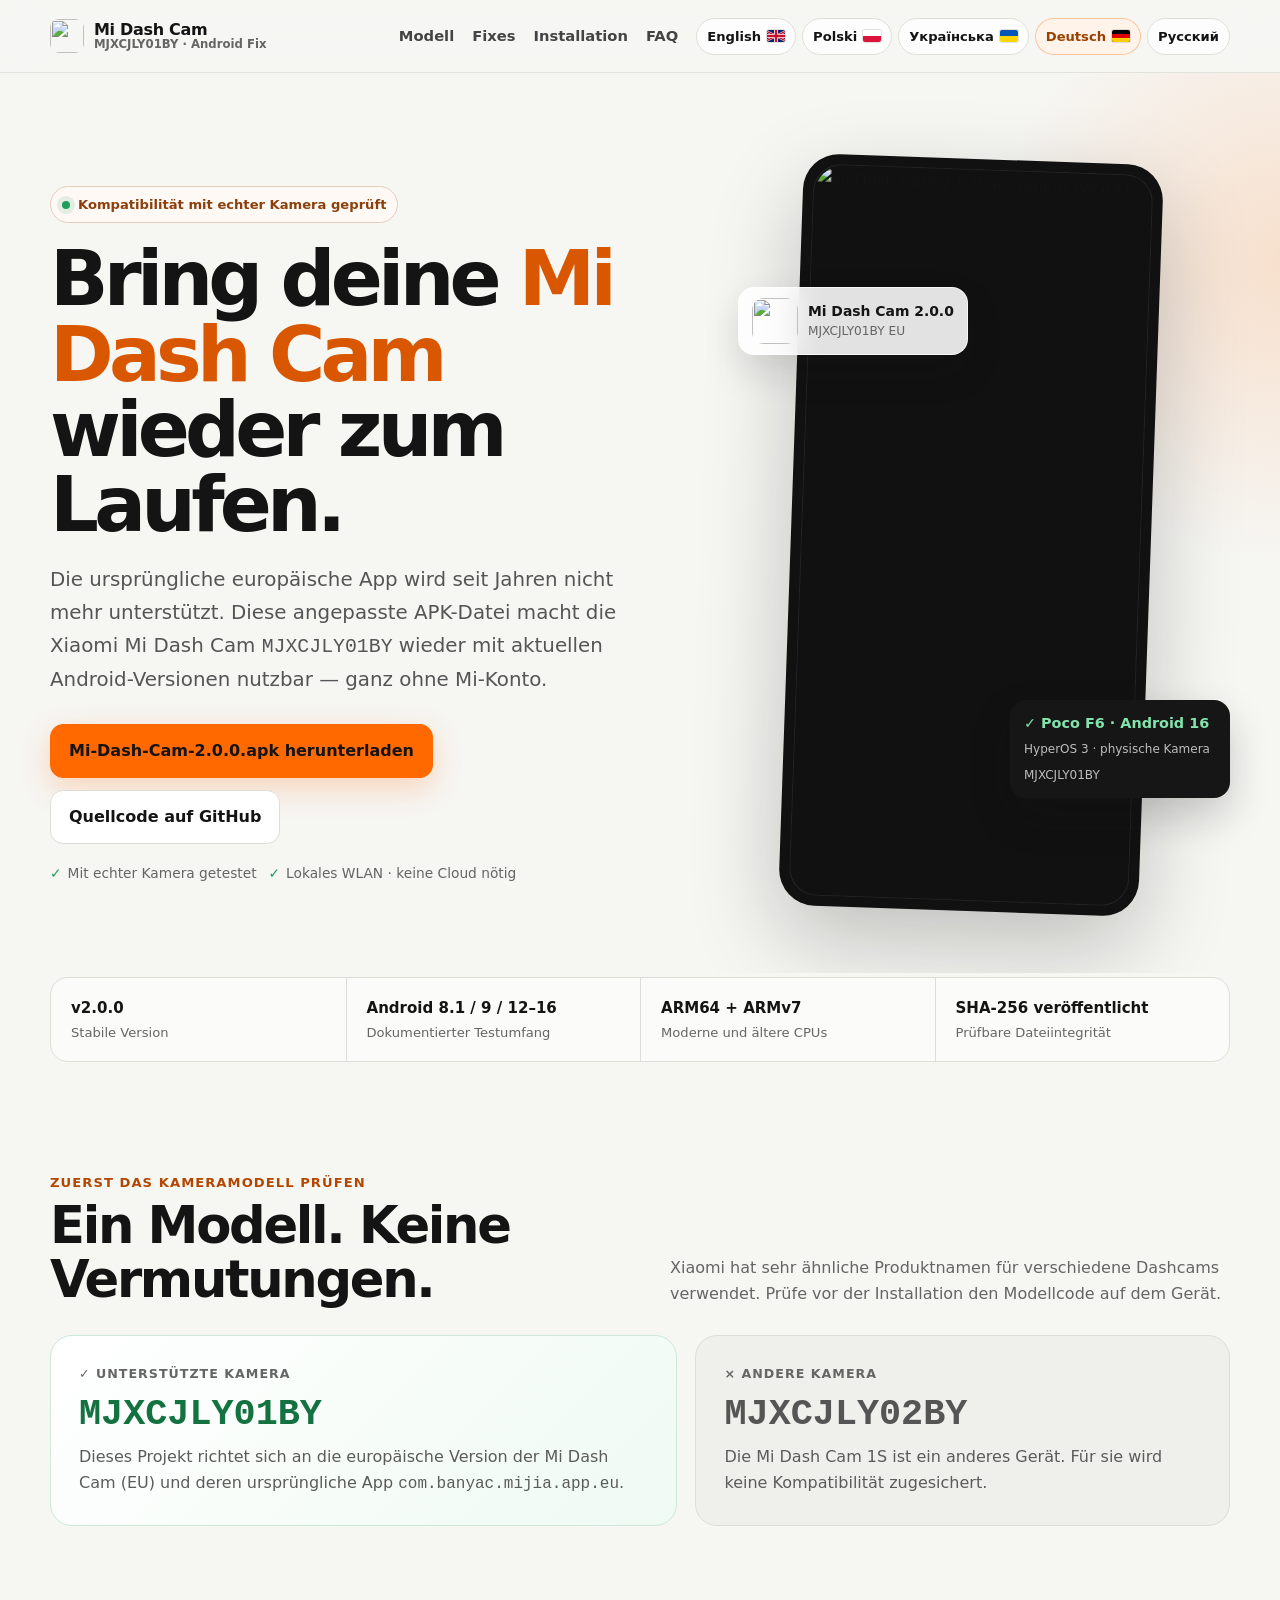
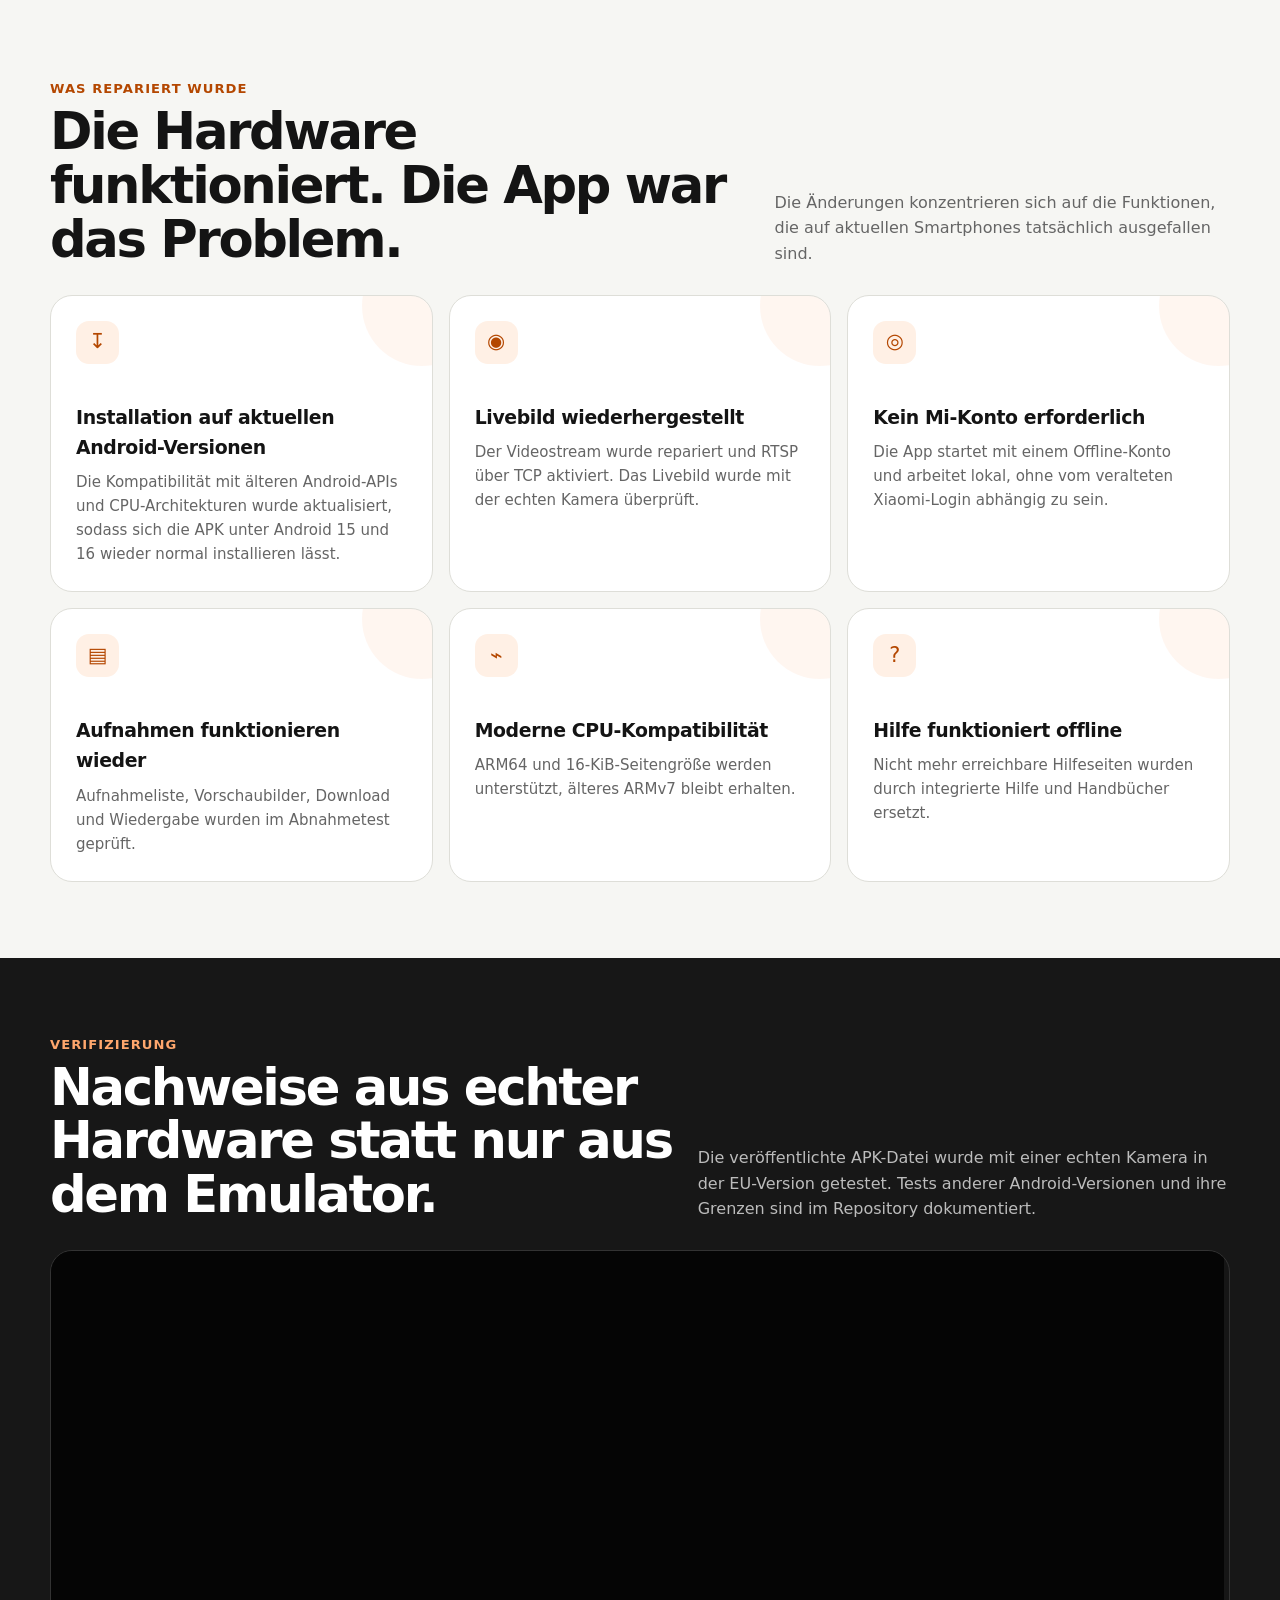
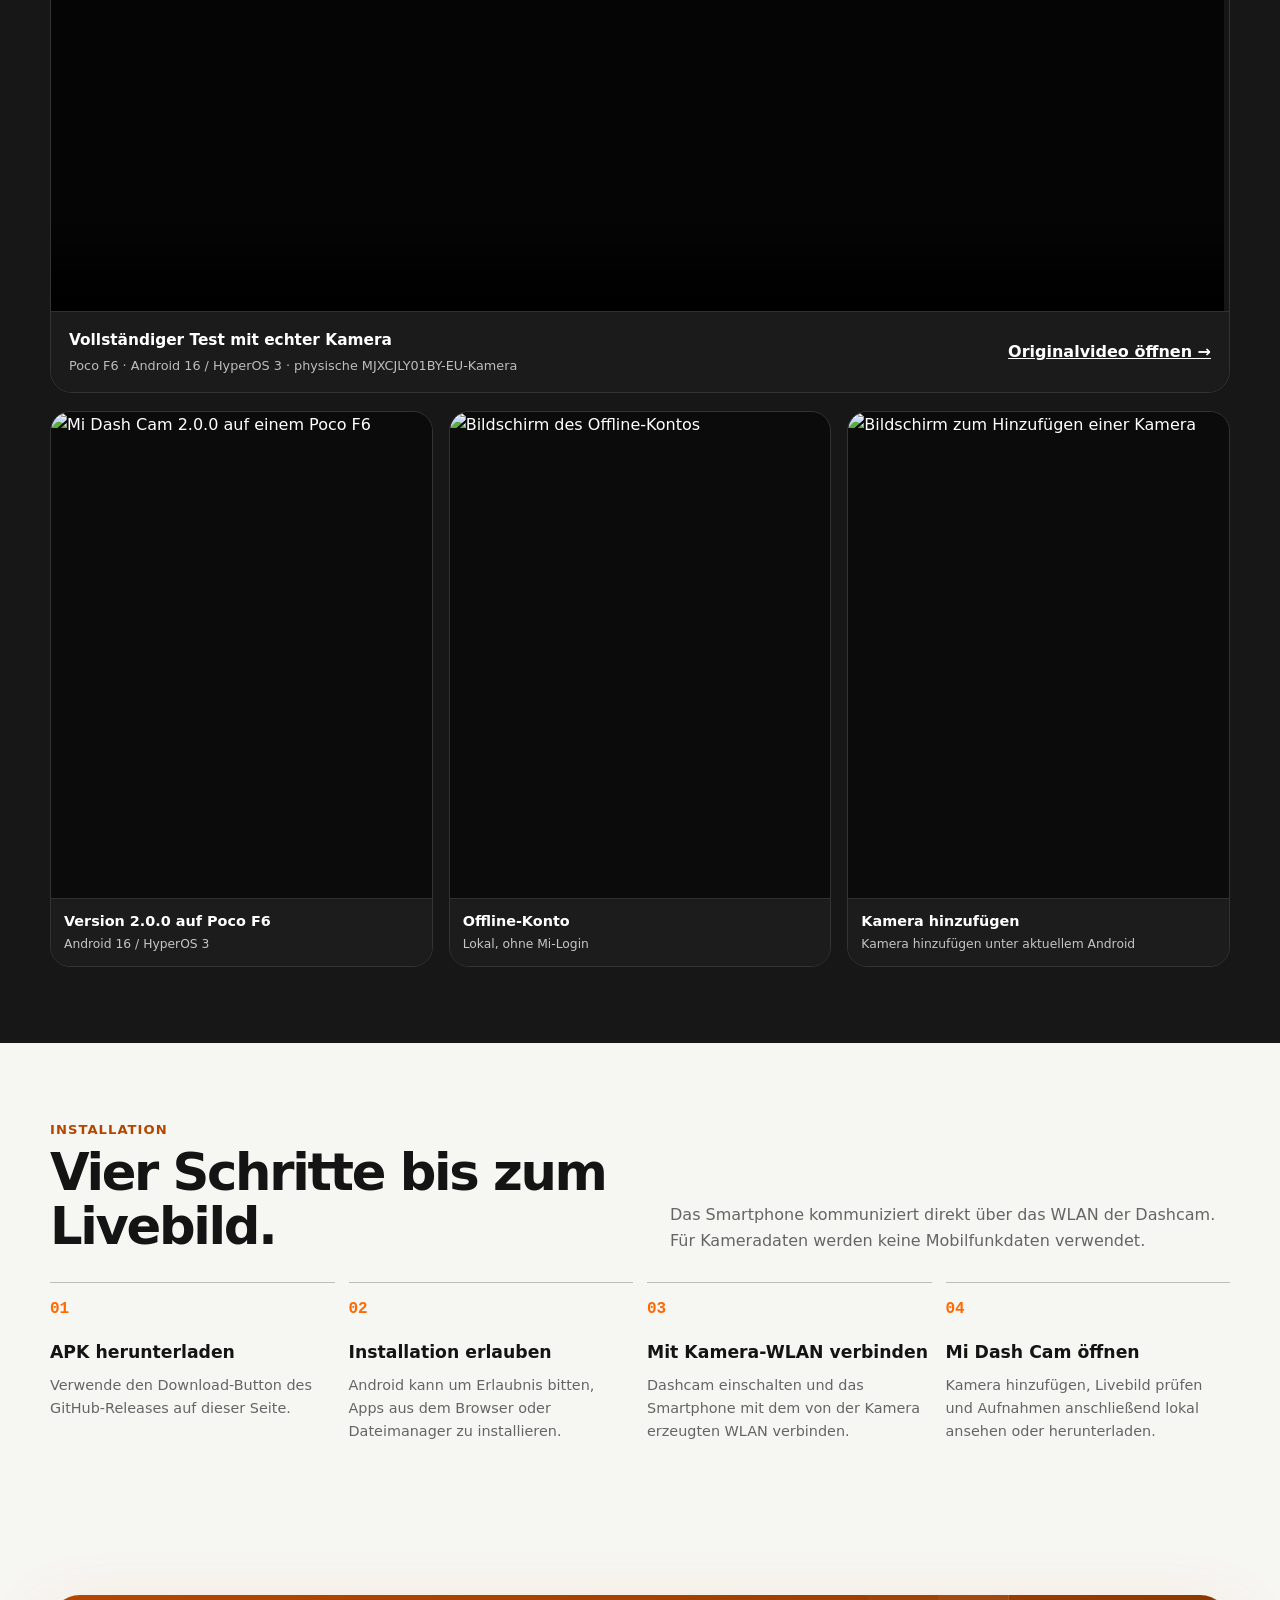
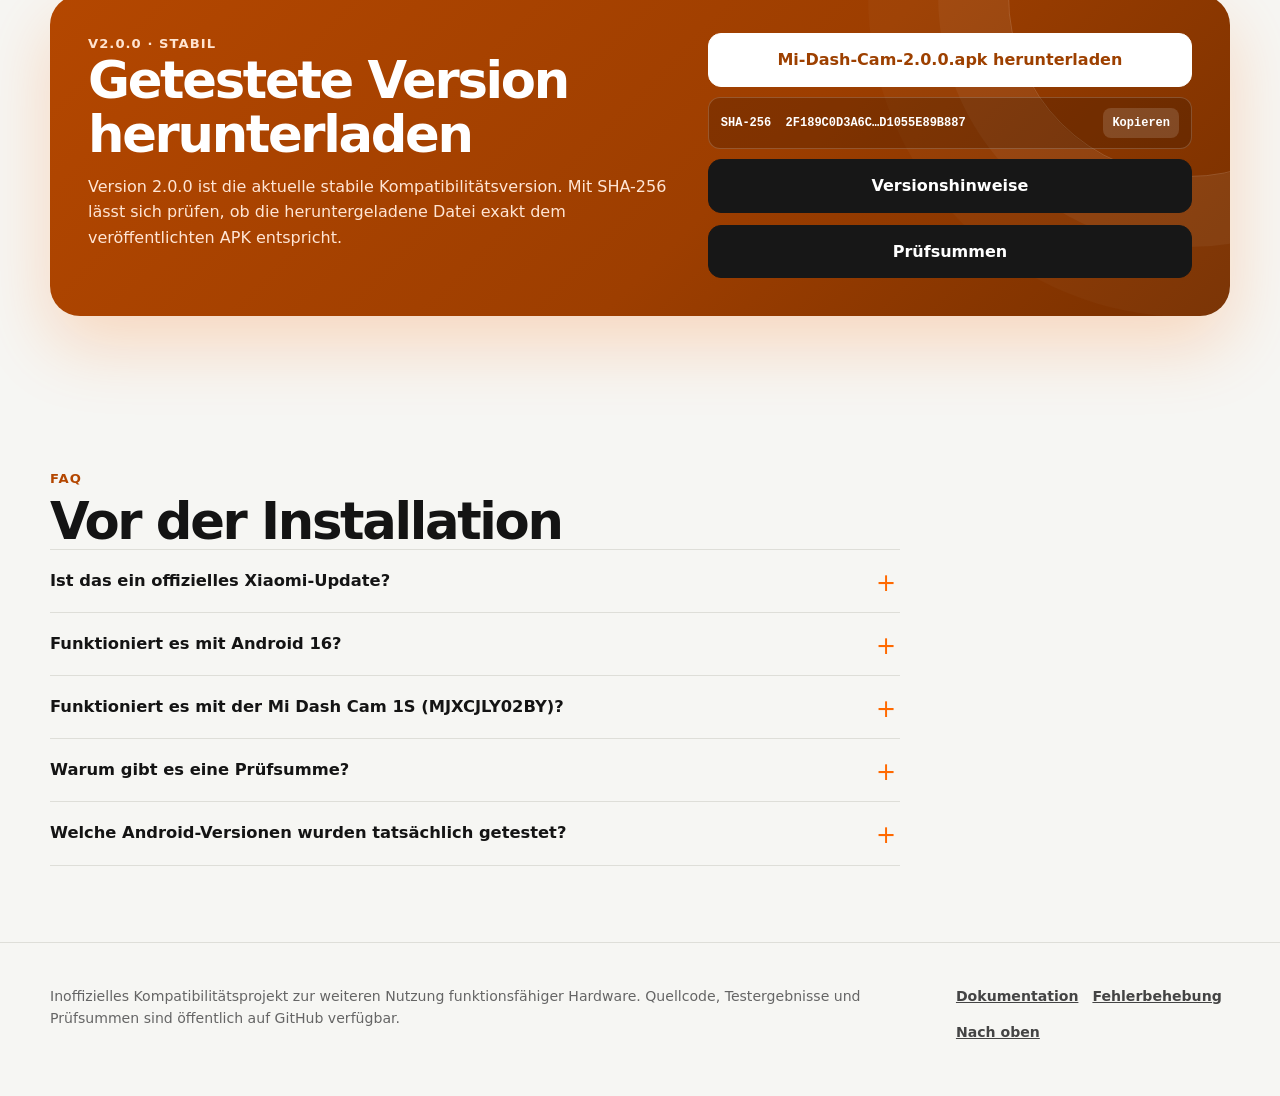
==== commit b7cc0707: "site: use dedicated social preview metadata" ====
--- a/site/de/index.html
+++ b/site/de/index.html
@@ -19,11 +19,13 @@
 <meta property="og:title" content="Xiaomi Mi Dash Cam MJXCJLY01BY — APK-Fix für Android 15/16 und HyperOS">
 <meta property="og:description" content="Funktionierende APK für die europäische Xiaomi Mi Dash Cam MJXCJLY01BY (EU) auf aktuellen Android-Versionen und HyperOS. WLAN, Livebild, Aufnahmen, Downloads und Wiedergabe wurden mit einer echten Kamera getestet.">
 <meta property="og:url" content="https://void-man-1.github.io/Xiaomi-Mi-Dash-Cam-MJXCJLY01BY-Android-APK-Fix/de/">
-<meta property="og:image" content="https://raw.githubusercontent.com/Void-Man-1/Xiaomi-Mi-Dash-Cam-MJXCJLY01BY-Android-APK-Fix/main/assets/screenshots/poco-f6-v2.0.0-main.png">
+<meta property="og:image" content="https://void-man-1.github.io/Xiaomi-Mi-Dash-Cam-MJXCJLY01BY-Android-APK-Fix/social-preview.png">
+  <meta property="og:image:width" content="1200">
+  <meta property="og:image:height" content="630">
 <meta name="twitter:card" content="summary_large_image">
 <meta name="twitter:title" content="Xiaomi Mi Dash Cam MJXCJLY01BY — APK-Fix für Android 15/16 und HyperOS">
 <meta name="twitter:description" content="Funktionierende APK für die europäische Xiaomi Mi Dash Cam MJXCJLY01BY (EU) auf aktuellen Android-Versionen und HyperOS. WLAN, Livebild, Aufnahmen, Downloads und Wiedergabe wurden mit einer echten Kamera getestet.">
-<meta name="twitter:image" content="https://raw.githubusercontent.com/Void-Man-1/Xiaomi-Mi-Dash-Cam-MJXCJLY01BY-Android-APK-Fix/main/assets/screenshots/poco-f6-v2.0.0-main.png">
+<meta name="twitter:image" content="https://void-man-1.github.io/Xiaomi-Mi-Dash-Cam-MJXCJLY01BY-Android-APK-Fix/social-preview.png">
 <link rel="icon" href="https://raw.githubusercontent.com/Void-Man-1/Xiaomi-Mi-Dash-Cam-MJXCJLY01BY-Android-APK-Fix/main/assets/app-icon.png">
 <link rel="stylesheet" href="../styles.css">
 <script type="application/ld+json">{"@context":"https://schema.org","@type":"SoftwareApplication","name":"Xiaomi Mi Dash Cam MJXCJLY01BY Android APK Fix","applicationCategory":"UtilitiesApplication","operatingSystem":"Android","softwareVersion": "2.0.0","isAccessibleForFree":true,"description":"Funktionierende APK für die europäische Xiaomi Mi Dash Cam MJXCJLY01BY (EU) auf aktuellen Android-Versionen und HyperOS. WLAN, Livebild, Aufnahmen, Downloads und Wiedergabe wurden mit einer echten Kamera getestet.","url":"https://void-man-1.github.io/Xiaomi-Mi-Dash-Cam-MJXCJLY01BY-Android-APK-Fix/de/","downloadUrl": "https://github.com/Void-Man-1/Xiaomi-Mi-Dash-Cam-MJXCJLY01BY-Android-APK-Fix/releases/download/v2.0.0/Mi-Dash-Cam-2.0.0.apk","softwareRequirements":"Xiaomi Mi Dash Cam MJXCJLY01BY — europäische Version (EU)","codeRepository":"https://github.com/Void-Man-1/Xiaomi-Mi-Dash-Cam-MJXCJLY01BY-Android-APK-Fix","releaseNotes": "https://github.com/Void-Man-1/Xiaomi-Mi-Dash-Cam-MJXCJLY01BY-Android-APK-Fix/releases/tag/v2.0.0"}</script>
--- a/site/styles.css
+++ b/site/styles.css
@@ -41,7 +41,7 @@
 .model-panel{display:grid;grid-template-columns:1.08fr .92fr;gap:18px}.model-good,.model-bad{border-radius:var(--radius);padding:28px;border:1px solid var(--line);background:#fff}.model-good{border-color:#cde8d8;background:linear-gradient(135deg,#fff 0,#effaf3 100%)}.model-bad{background:#efefeb}.model-label{font-size:.79rem;text-transform:uppercase;letter-spacing:.08em;font-weight:850;color:var(--muted)}.model-code{font:800 clamp(1.45rem,3vw,2.3rem)/1.15 ui-monospace,SFMono-Regular,Consolas,monospace;margin:9px 0}.model-good .model-code{color:#137240}.model-bad .model-code{color:#555}.model-panel p{margin:0;color:#5b5b5b}
 .features{display:grid;grid-template-columns:repeat(3,1fr);gap:16px}.feature{position:relative;min-height:235px;border:1px solid var(--line);border-radius:var(--radius);background:var(--surface);padding:25px;overflow:hidden}.feature:after{content:"";position:absolute;width:120px;height:120px;border-radius:50%;right:-50px;top:-50px;background:rgba(255,105,0,.06)}.feature-icon{width:43px;height:43px;display:grid;place-items:center;border-radius:13px;background:#fff0e5;color:var(--orange-dark);font-size:1.3rem;margin-bottom:38px}.feature h3{font-size:1.18rem;letter-spacing:-.02em;margin:0 0 8px}.feature p{margin:0;color:var(--muted);font-size:.94rem}
 .proof-section{background:var(--dark);color:#fff}.proof-section .section-head p{color:#bcbcbc}.proof-section .kicker{color:#ffa76d}
-.evidence-video{margin:0 0 18px;border:1px solid #333;border-radius:22px;background:#161616;overflow:hidden}.video-stage{display:grid;place-items:center;aspect-ratio:16/9;max-height:660px;background:#050505}.video-stage video{display:block;width:100%;height:100%;object-fit:contain;background:#050505}.video-meta{display:flex;align-items:center;justify-content:space-between;gap:20px;padding:16px 18px;border-top:1px solid #303030;background:#1b1b1b}.video-meta strong{display:block;font-size:.96rem}.video-meta span{display:block;margin-top:3px;color:#bdbdbd;font-size:.8rem}.video-meta a{flex:0 0 auto;color:#fff;font-weight:800}
+.evidence-video{margin:0 0 18px;border:1px solid #333;border-radius:22px;background:#161616;overflow:hidden}.video-stage{display:grid;place-items:center;min-width:0;min-height:0;aspect-ratio:16/9;max-height:660px;overflow:hidden;background:#050505}.video-stage video{display:block;min-width:0;min-height:0;width:100%;height:100%;object-fit:contain;background:#050505}.video-meta{display:flex;align-items:center;justify-content:space-between;gap:20px;padding:16px 18px;border-top:1px solid #303030;background:#1b1b1b}.video-meta strong{display:block;font-size:.96rem}.video-meta span{display:block;margin-top:3px;color:#bdbdbd;font-size:.8rem}.video-meta a{flex:0 0 auto;color:#fff;font-weight:800}
 .gallery{display:grid;grid-template-columns:repeat(3,minmax(0,1fr));gap:16px}.shot{margin:0;display:flex;min-width:0;min-height:0;flex-direction:column;border:1px solid #333;border-radius:20px;background:#171717;overflow:hidden}.shot img{display:block;width:100%;height:clamp(340px,38vw,520px);object-fit:contain;object-position:center top;background:#0b0b0b}.shot-caption{position:static;display:block;min-height:64px;padding:11px 13px;border-top:1px solid #303030;background:#1c1c1c}.shot-caption strong{display:block;font-size:.9rem}.shot-caption span{display:block;color:#c5c5c5;font-size:.77rem;margin-top:2px}
 .steps{display:grid;grid-template-columns:repeat(4,1fr);gap:14px;counter-reset:steps}.step{counter-increment:steps;border-top:1px solid #bfbfb9;padding-top:18px}.step:before{content:"0" counter(steps);display:block;color:var(--orange);font:850 1rem/1 ui-monospace,SFMono-Regular,Consolas,monospace;margin-bottom:22px}.step h3{margin:0 0 8px;font-size:1.08rem}.step p{margin:0;color:var(--muted);font-size:.9rem}
 .download-card{position:relative;overflow:hidden;display:grid;grid-template-columns:1.1fr .9fr;gap:28px;border-radius:30px;background:linear-gradient(135deg,#b44700 0,#9d3e00 58%,#783000 100%);color:#fff;padding:38px;box-shadow:0 28px 70px rgba(255,105,0,.22)}.download-card:after{content:"";position:absolute;width:360px;height:360px;border:1px solid rgba(255,255,255,.16);border-radius:50%;right:-140px;top:-180px;box-shadow:0 0 0 70px rgba(255,255,255,.045),0 0 0 140px rgba(255,255,255,.025)}.download-card h2{margin:0 0 12px;color:#fff}.download-card p{margin:0;color:#ffe5d4}.download-actions{position:relative;z-index:2;display:flex;flex-direction:column;align-items:stretch;justify-content:center;gap:10px}.download-actions .btn{width:100%}.download-actions .btn.primary{background:#fff;color:#9d4000;border-color:#fff;box-shadow:none}.hash{display:flex;align-items:center;justify-content:space-between;gap:8px;background:rgba(0,0,0,.18);border:1px solid rgba(255,255,255,.18);border-radius:12px;padding:10px 12px;font:700 .75rem/1.35 ui-monospace,SFMono-Regular,Consolas,monospace}.hash button{border:0;background:rgba(255,255,255,.14);color:#fff;border-radius:8px;padding:7px 9px;cursor:pointer;font:inherit}.hash button:hover{background:rgba(255,255,255,.23)}
@@ -52,5 +52,5 @@
 @media(max-width:1240px){.nav-links{display:none}}
 @media(max-width:980px){.nav-links{display:none}.hero-grid,.model-panel,.download-card{grid-template-columns:1fr}.hero-grid{gap:28px}.hero{padding-top:58px}.visual{min-height:480px}.trust-grid{grid-template-columns:repeat(2,1fr)}.trust-item:nth-child(3){border-left:0;border-top:1px solid var(--line)}.trust-item:nth-child(4){border-top:1px solid var(--line)}.features{grid-template-columns:1fr 1fr}.steps{grid-template-columns:1fr 1fr}.section-head{display:block}.section-head p{margin-top:12px}}
 @media(max-width:820px){.gallery{grid-template-columns:1fr}.video-meta{align-items:flex-start;flex-direction:column}.nav{flex-wrap:wrap;padding:10px 0}.brand small{display:none}.langs{order:3;width:100%;max-width:none;flex-wrap:wrap;justify-content:flex-start;padding:3px 0 2px}.lang{padding:6px 9px;flex:0 0 auto}}
-@media(max-width:680px){.wrap{width:min(calc(100% - 24px),var(--max))}.nav{min-height:66px;align-items:center;flex-wrap:wrap;padding:10px 0}.brand small{display:none}.brand{padding-top:0}.langs{order:3;width:100%;max-width:none;flex-wrap:wrap;justify-content:flex-start;padding:3px 0 2px}.lang{padding:6px 9px;flex:0 0 auto}.hero{padding:42px 0 34px}.hero-grid{display:block}h1{font-size:clamp(2.5rem,14vw,4rem);margin-bottom:18px}.lede{font-size:1rem}.actions{display:grid}.btn{width:100%}.microproof{font-size:.8rem}.visual{min-height:410px;margin-top:34px}.visual-card{width:250px}.app-float{left:0;top:15%;transform:scale(.9)}.proof-float{right:0;bottom:8%;max-width:180px}.trust-grid{grid-template-columns:1fr 1fr}.trust-item{padding:14px}.trust-item:nth-child(odd){border-left:0}.trust-item:nth-child(2){border-left:1px solid var(--line)}.trust-item:nth-child(3),.trust-item:nth-child(4){border-top:1px solid var(--line)}.section{padding:54px 0}.features,.gallery,.steps{grid-template-columns:1fr}.feature{min-height:auto}.feature-icon{margin-bottom:26px}.shot,.shot:first-child{grid-column:auto;min-height:0}.shot img{height:min(72vh,560px)}.evidence-bar{align-items:flex-start;flex-direction:column}.download-card{padding:26px;border-radius:24px}.hash{align-items:flex-start;flex-direction:column}.footer-grid{flex-direction:column}.footer-links{gap:10px}}
+@media(max-width:680px){.video-stage{aspect-ratio:auto;height:min(72vh,520px);max-height:520px}.wrap{width:min(calc(100% - 24px),var(--max))}.nav{min-height:66px;align-items:center;flex-wrap:wrap;padding:10px 0}.brand small{display:none}.brand{padding-top:0}.langs{order:3;width:100%;max-width:none;flex-wrap:wrap;justify-content:flex-start;padding:3px 0 2px}.lang{padding:6px 9px;flex:0 0 auto}.hero{padding:42px 0 34px}.hero-grid{display:block}h1{font-size:clamp(2.5rem,14vw,4rem);margin-bottom:18px}.lede{font-size:1rem}.actions{display:grid}.btn{width:100%}.microproof{font-size:.8rem}.visual{min-height:410px;margin-top:34px}.visual-card{width:250px}.app-float{left:0;top:15%;transform:scale(.9)}.proof-float{right:0;bottom:8%;max-width:180px}.trust-grid{grid-template-columns:1fr 1fr}.trust-item{padding:14px}.trust-item:nth-child(odd){border-left:0}.trust-item:nth-child(2){border-left:1px solid var(--line)}.trust-item:nth-child(3),.trust-item:nth-child(4){border-top:1px solid var(--line)}.section{padding:54px 0}.features,.gallery,.steps{grid-template-columns:1fr}.feature{min-height:auto}.feature-icon{margin-bottom:26px}.shot,.shot:first-child{grid-column:auto;min-height:0}.shot img{height:min(72vh,560px)}.evidence-bar{align-items:flex-start;flex-direction:column}.download-card{padding:26px;border-radius:24px}.hash{align-items:flex-start;flex-direction:column}.footer-grid{flex-direction:column}.footer-links{gap:10px}}
 @media(prefers-reduced-motion:reduce){html{scroll-behavior:auto}.visual-card,.app-float,.proof-float{animation:none}.btn,.reveal{transition:none}.reveal{opacity:1;transform:none}}
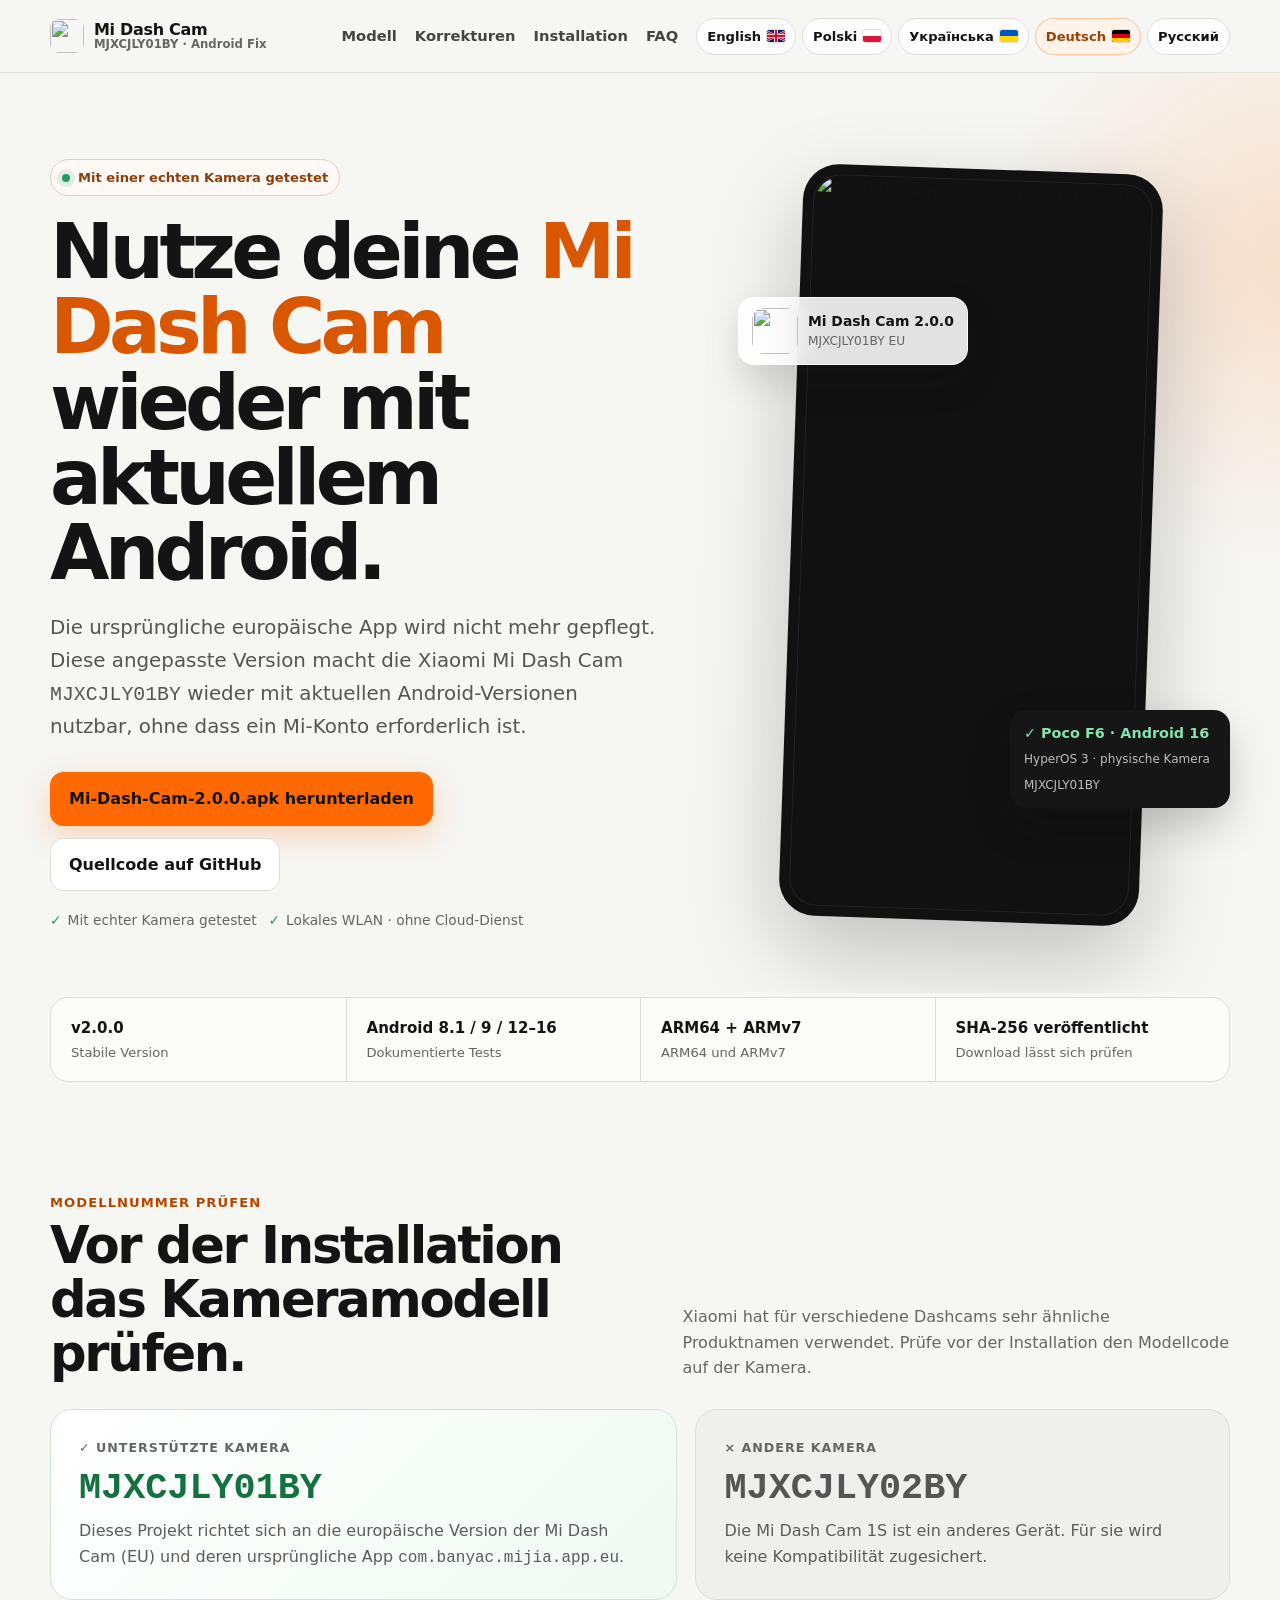
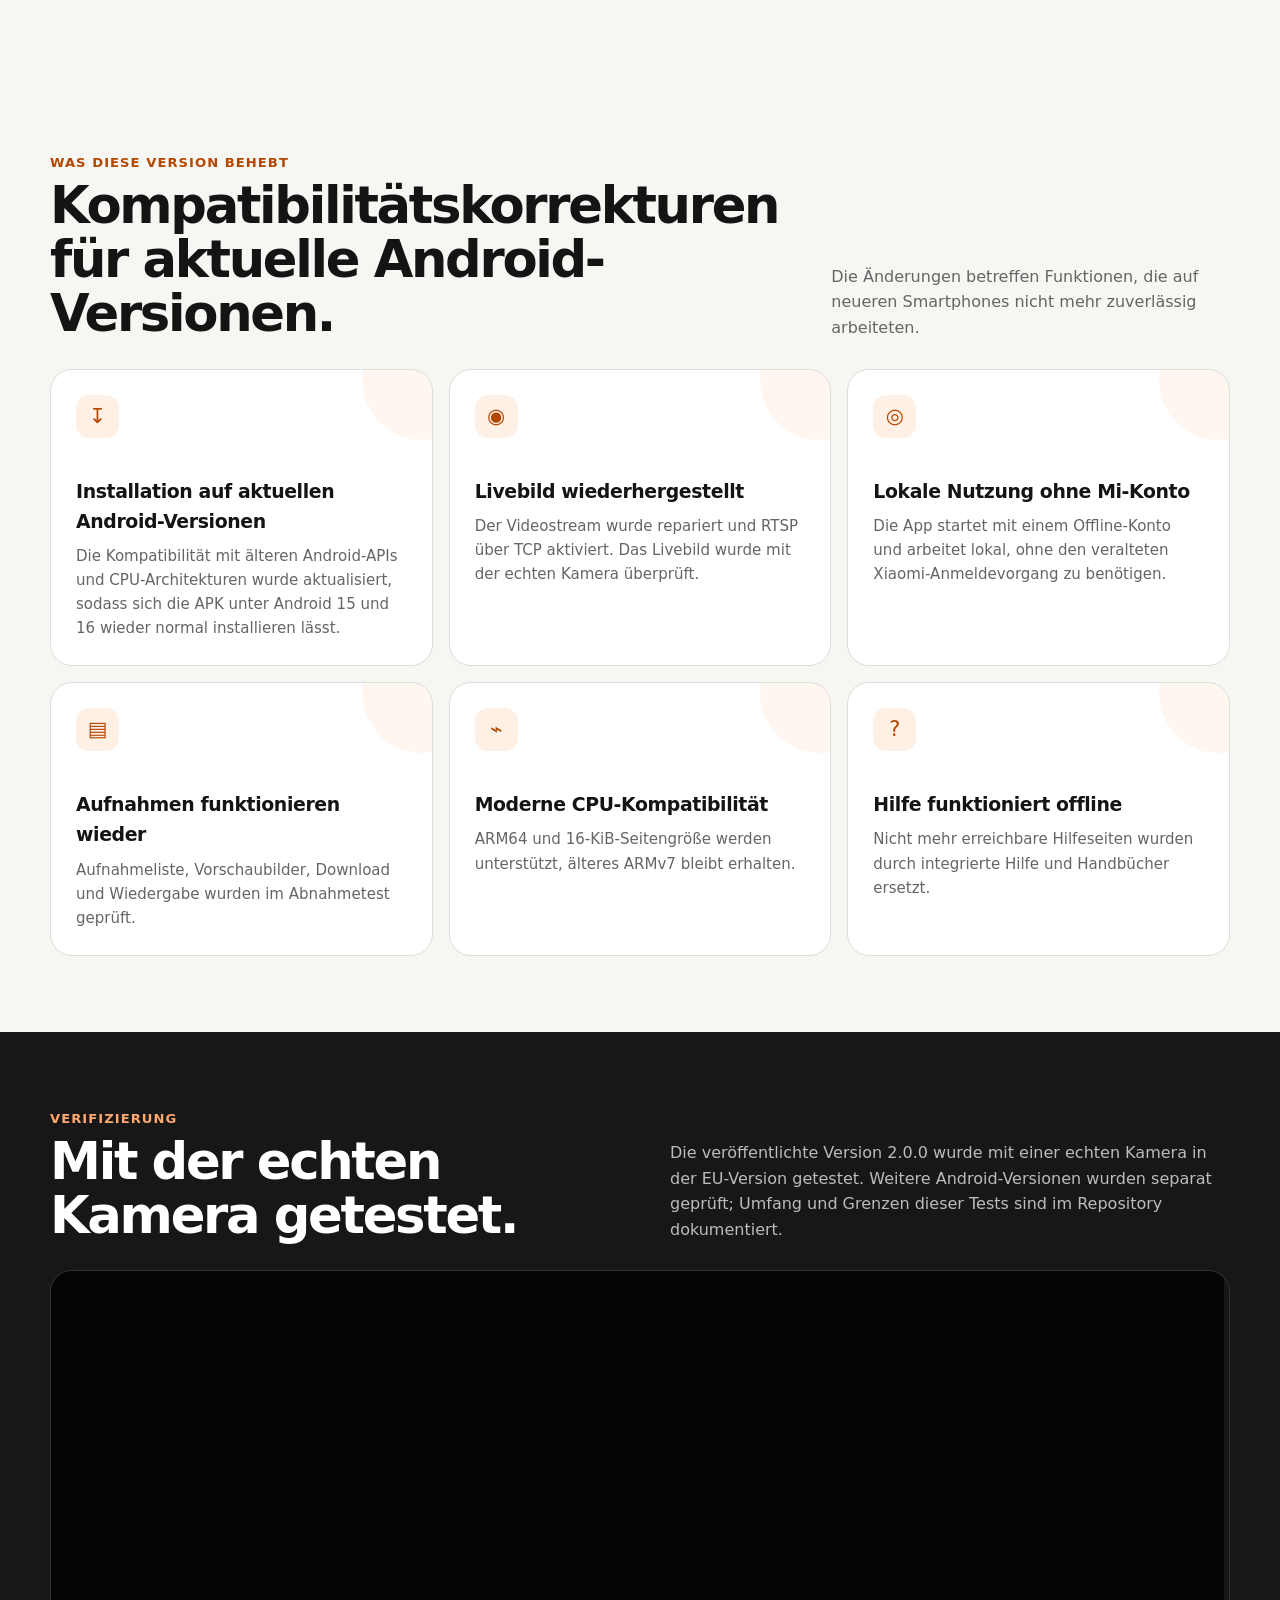
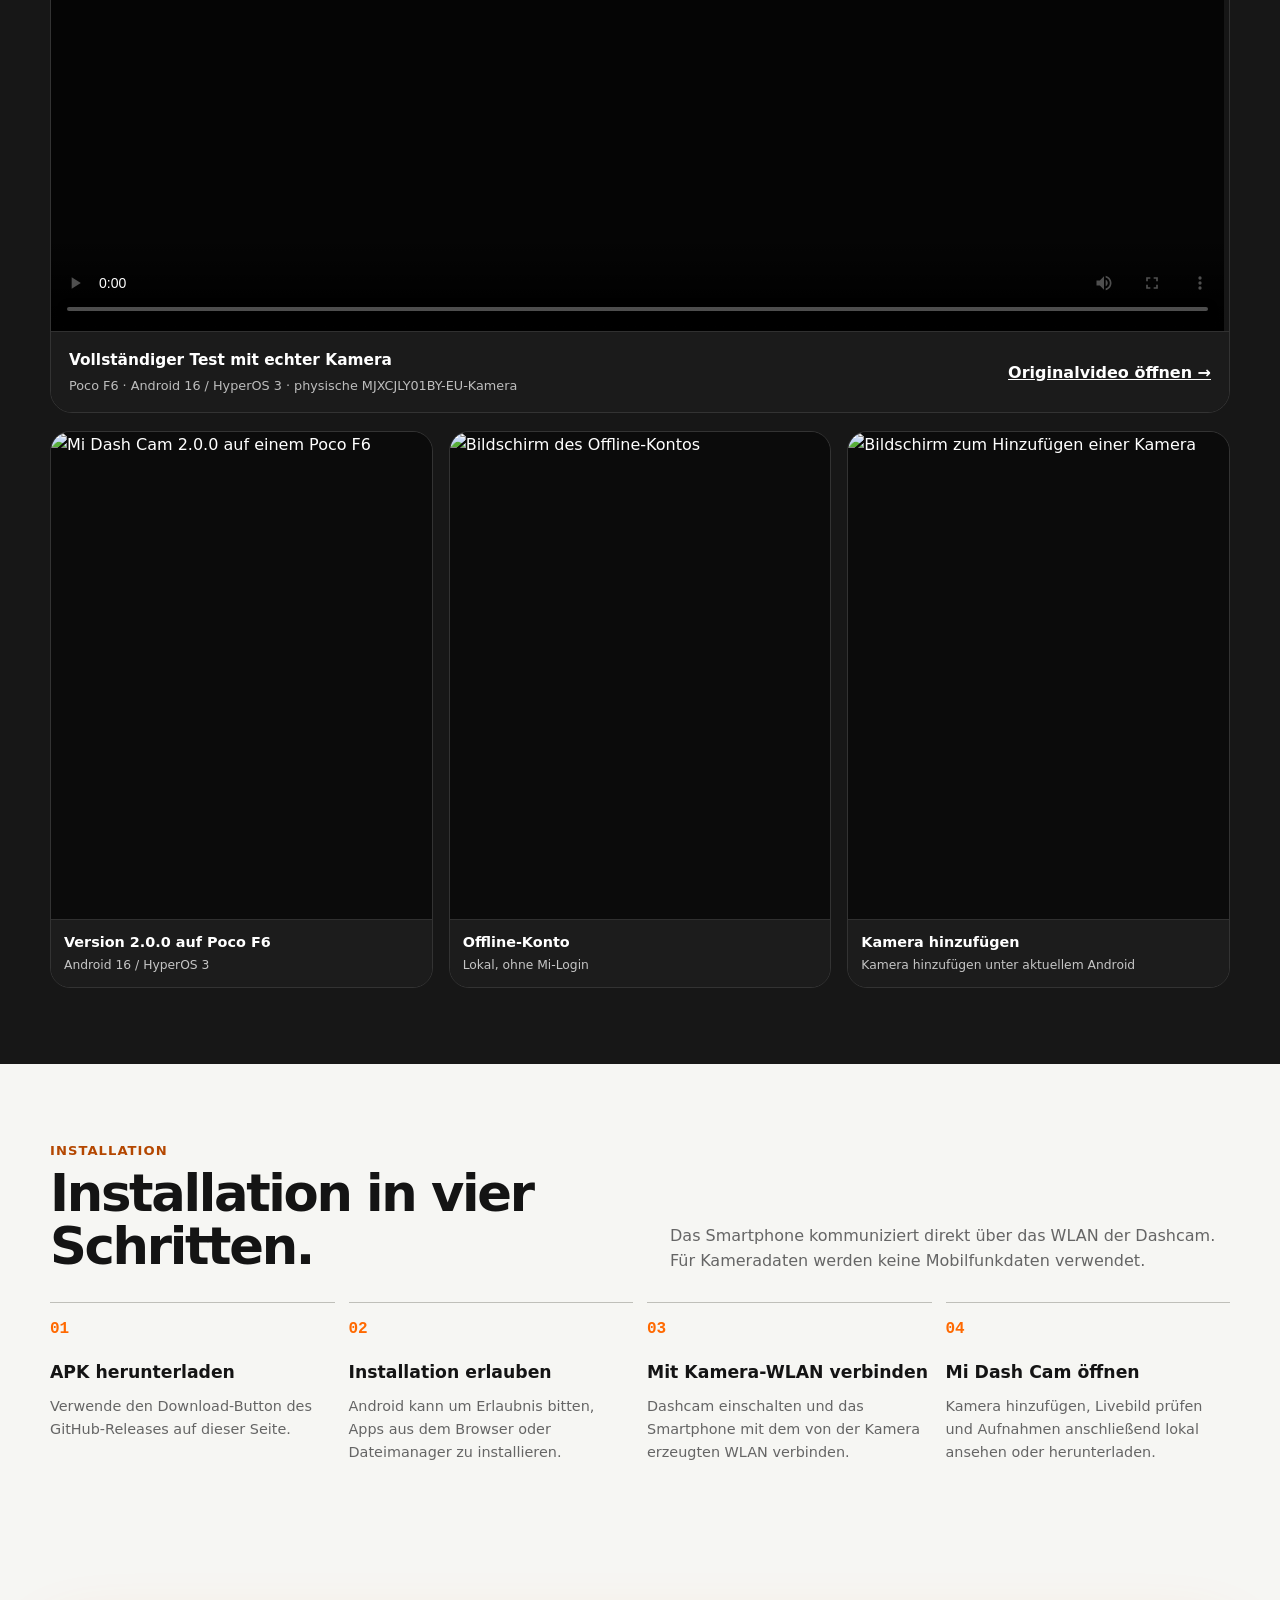
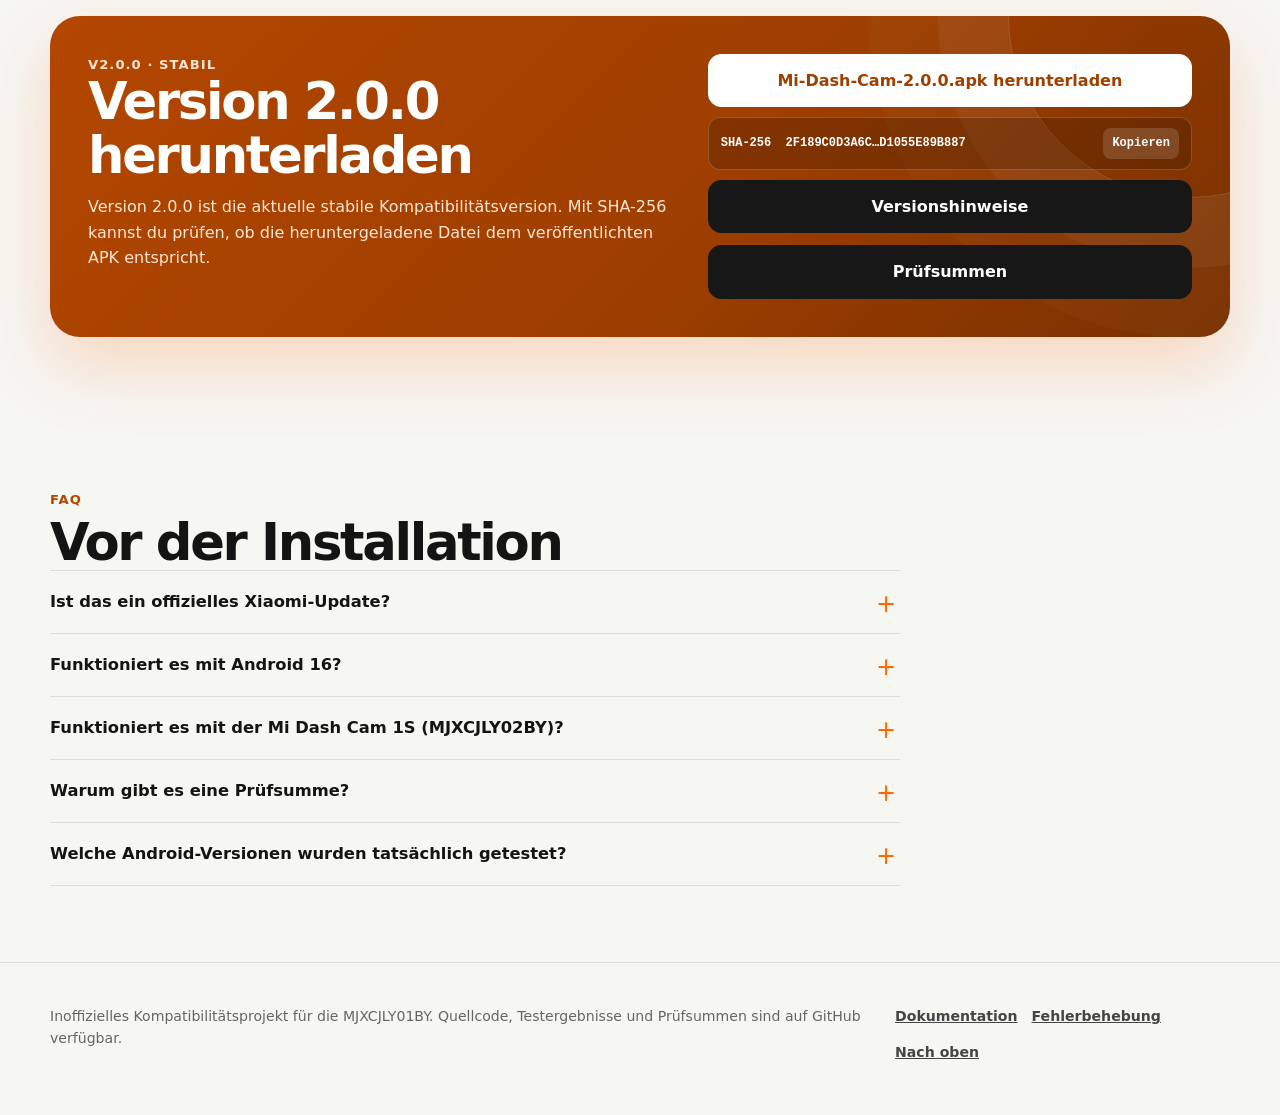
==== commit b03d513f: "docs: humanize public project copy" ====
--- a/site/de/index.html
+++ b/site/de/index.html
@@ -3,8 +3,8 @@
 <head>
 <meta charset="utf-8">
 <meta name="viewport" content="width=device-width,initial-scale=1">
-<title>Xiaomi Mi Dash Cam MJXCJLY01BY — APK-Fix für Android 15/16 und HyperOS</title>
-<meta name="description" content="Funktionierende APK für die europäische Xiaomi Mi Dash Cam MJXCJLY01BY (EU) auf aktuellen Android-Versionen und HyperOS. WLAN, Livebild, Aufnahmen, Downloads und Wiedergabe wurden mit einer echten Kamera getestet.">
+<title>Xiaomi Mi Dash Cam MJXCJLY01BY — APK für Android 15/16 und HyperOS</title>
+<meta name="description" content="Angepasste APK für die europäische Xiaomi Mi Dash Cam MJXCJLY01BY auf aktuellen Android-Versionen und HyperOS. WLAN-Verbindung, Livebild, Aufnahmen, Downloads und Wiedergabe wurden mit einer echten Kamera getestet.">
 <meta name="robots" content="index,follow,max-image-preview:large,max-snippet:-1,max-video-preview:-1">
 <meta name="theme-color" content="#f6f6f3">
 <link rel="canonical" href="https://void-man-1.github.io/Xiaomi-Mi-Dash-Cam-MJXCJLY01BY-Android-APK-Fix/de/">
@@ -16,27 +16,27 @@
 <link rel="alternate" hreflang="x-default" href="https://void-man-1.github.io/Xiaomi-Mi-Dash-Cam-MJXCJLY01BY-Android-APK-Fix/">
 <meta property="og:type" content="website">
 <meta property="og:site_name" content="Mi Dash Cam Android Fix">
-<meta property="og:title" content="Xiaomi Mi Dash Cam MJXCJLY01BY — APK-Fix für Android 15/16 und HyperOS">
-<meta property="og:description" content="Funktionierende APK für die europäische Xiaomi Mi Dash Cam MJXCJLY01BY (EU) auf aktuellen Android-Versionen und HyperOS. WLAN, Livebild, Aufnahmen, Downloads und Wiedergabe wurden mit einer echten Kamera getestet.">
+<meta property="og:title" content="Xiaomi Mi Dash Cam MJXCJLY01BY — APK für Android 15/16 und HyperOS">
+<meta property="og:description" content="Angepasste APK für die europäische Xiaomi Mi Dash Cam MJXCJLY01BY auf aktuellen Android-Versionen und HyperOS. WLAN-Verbindung, Livebild, Aufnahmen, Downloads und Wiedergabe wurden mit einer echten Kamera getestet.">
 <meta property="og:url" content="https://void-man-1.github.io/Xiaomi-Mi-Dash-Cam-MJXCJLY01BY-Android-APK-Fix/de/">
 <meta property="og:image" content="https://void-man-1.github.io/Xiaomi-Mi-Dash-Cam-MJXCJLY01BY-Android-APK-Fix/social-preview.png">
   <meta property="og:image:width" content="1200">
   <meta property="og:image:height" content="630">
 <meta name="twitter:card" content="summary_large_image">
-<meta name="twitter:title" content="Xiaomi Mi Dash Cam MJXCJLY01BY — APK-Fix für Android 15/16 und HyperOS">
-<meta name="twitter:description" content="Funktionierende APK für die europäische Xiaomi Mi Dash Cam MJXCJLY01BY (EU) auf aktuellen Android-Versionen und HyperOS. WLAN, Livebild, Aufnahmen, Downloads und Wiedergabe wurden mit einer echten Kamera getestet.">
+<meta name="twitter:title" content="Xiaomi Mi Dash Cam MJXCJLY01BY — APK für Android 15/16 und HyperOS">
+<meta name="twitter:description" content="Angepasste APK für die europäische Xiaomi Mi Dash Cam MJXCJLY01BY auf aktuellen Android-Versionen und HyperOS. WLAN-Verbindung, Livebild, Aufnahmen, Downloads und Wiedergabe wurden mit einer echten Kamera getestet.">
 <meta name="twitter:image" content="https://void-man-1.github.io/Xiaomi-Mi-Dash-Cam-MJXCJLY01BY-Android-APK-Fix/social-preview.png">
-<link rel="icon" href="https://raw.githubusercontent.com/Void-Man-1/Xiaomi-Mi-Dash-Cam-MJXCJLY01BY-Android-APK-Fix/main/assets/app-icon.png">
+<link rel="icon" href="../media/app-icon.png">
 <link rel="stylesheet" href="../styles.css">
-<script type="application/ld+json">{"@context":"https://schema.org","@type":"SoftwareApplication","name":"Xiaomi Mi Dash Cam MJXCJLY01BY Android APK Fix","applicationCategory":"UtilitiesApplication","operatingSystem":"Android","softwareVersion": "2.0.0","isAccessibleForFree":true,"description":"Funktionierende APK für die europäische Xiaomi Mi Dash Cam MJXCJLY01BY (EU) auf aktuellen Android-Versionen und HyperOS. WLAN, Livebild, Aufnahmen, Downloads und Wiedergabe wurden mit einer echten Kamera getestet.","url":"https://void-man-1.github.io/Xiaomi-Mi-Dash-Cam-MJXCJLY01BY-Android-APK-Fix/de/","downloadUrl": "https://github.com/Void-Man-1/Xiaomi-Mi-Dash-Cam-MJXCJLY01BY-Android-APK-Fix/releases/download/v2.0.0/Mi-Dash-Cam-2.0.0.apk","softwareRequirements":"Xiaomi Mi Dash Cam MJXCJLY01BY — europäische Version (EU)","codeRepository":"https://github.com/Void-Man-1/Xiaomi-Mi-Dash-Cam-MJXCJLY01BY-Android-APK-Fix","releaseNotes": "https://github.com/Void-Man-1/Xiaomi-Mi-Dash-Cam-MJXCJLY01BY-Android-APK-Fix/releases/tag/v2.0.0"}</script>
-<script type="application/ld+json">{"@context":"https://schema.org","@type":"FAQPage","mainEntity":[{"@type":"Question","name":"Ist das ein offizielles Xiaomi-Update?","acceptedAnswer":{"@type":"Answer","text":"Nein. Dies ist ein unabhängiges Erhaltungs- und Kompatibilitätsprojekt für nicht mehr gepflegte Begleitsoftware. Xiaomi, Mi, Mijia und 70mai sind Marken ihrer jeweiligen Inhaber."}},{"@type":"Question","name":"Funktioniert es mit Android 16?","acceptedAnswer":{"@type":"Answer","text":"Ja, für die getestete Konfiguration. Version 2.0.0 wurde vollständig mit einer echten Kamera auf einem Poco F6 mit Android 16 und HyperOS 3 getestet."}},{"@type":"Question","name":"Funktioniert es mit der Mi Dash Cam 1S (MJXCJLY02BY)?","acceptedAnswer":{"@type":"Answer","text":"Für MJXCJLY02BY wird keine Kompatibilität zugesichert. Dieses Projekt ist nur für MJXCJLY01BY EU vorgesehen."}},{"@type":"Question","name":"Warum gibt es eine Prüfsumme?","acceptedAnswer":{"@type":"Answer","text":"Mit SHA-256 kann geprüft werden, ob das heruntergeladene APK exakt der im Repository veröffentlichten Datei entspricht. Android verlangt außerdem eine APK-Signatur; diese Version ist mit dem Projektschlüssel signiert, nicht mit Xiaomis ursprünglichem Schlüssel."}},{"@type":"Question","name":"Welche Android-Versionen wurden tatsächlich getestet?","acceptedAnswer":{"@type":"Answer","text":"Tests auf physischen Geräten oder in Emulatoren sind für Android 8.1, 9 sowie 12–16 dokumentiert. Android 10–11 gelten derzeit nicht als getestet."}}]}</script>
+<script type="application/ld+json">{"@context":"https://schema.org","@type":"SoftwareApplication","name":"Xiaomi Mi Dash Cam MJXCJLY01BY Android APK Fix","applicationCategory":"UtilitiesApplication","operatingSystem":"Android","softwareVersion": "2.0.0","isAccessibleForFree":true,"description":"Angepasste APK für die europäische Xiaomi Mi Dash Cam MJXCJLY01BY auf aktuellen Android-Versionen und HyperOS. WLAN-Verbindung, Livebild, Aufnahmen, Downloads und Wiedergabe wurden mit einer echten Kamera getestet.","url":"https://void-man-1.github.io/Xiaomi-Mi-Dash-Cam-MJXCJLY01BY-Android-APK-Fix/de/","downloadUrl": "https://github.com/Void-Man-1/Xiaomi-Mi-Dash-Cam-MJXCJLY01BY-Android-APK-Fix/releases/download/v2.0.0/Mi-Dash-Cam-2.0.0.apk","softwareRequirements":"Xiaomi Mi Dash Cam MJXCJLY01BY — europäische Version (EU)","codeRepository":"https://github.com/Void-Man-1/Xiaomi-Mi-Dash-Cam-MJXCJLY01BY-Android-APK-Fix","releaseNotes": "https://github.com/Void-Man-1/Xiaomi-Mi-Dash-Cam-MJXCJLY01BY-Android-APK-Fix/releases/tag/v2.0.0"}</script>
+<script type="application/ld+json">{"@context":"https://schema.org","@type":"FAQPage","mainEntity":[{"@type":"Question","name":"Ist das ein offizielles Xiaomi-Update?","acceptedAnswer":{"@type":"Answer","text":"Nein. Dies ist ein unabhängiges Kompatibilitätsprojekt für eine Begleit-App, die nicht mehr gepflegt wird. Xiaomi, Mi, Mijia und 70mai sind Marken ihrer jeweiligen Inhaber."}},{"@type":"Question","name":"Funktioniert es mit Android 16?","acceptedAnswer":{"@type":"Answer","text":"Ja, für die getestete Konfiguration. Version 2.0.0 wurde vollständig mit einer echten Kamera auf einem Poco F6 mit Android 16 und HyperOS 3 getestet."}},{"@type":"Question","name":"Funktioniert es mit der Mi Dash Cam 1S (MJXCJLY02BY)?","acceptedAnswer":{"@type":"Answer","text":"Für MJXCJLY02BY wird keine Kompatibilität zugesichert. Dieses Projekt ist nur für MJXCJLY01BY EU vorgesehen."}},{"@type":"Question","name":"Warum gibt es eine Prüfsumme?","acceptedAnswer":{"@type":"Answer","text":"Mit SHA-256 kann geprüft werden, ob das heruntergeladene APK exakt der im Repository veröffentlichten Datei entspricht. Android verlangt außerdem eine APK-Signatur; diese Version ist mit dem Projektschlüssel signiert, nicht mit Xiaomis ursprünglichem Schlüssel."}},{"@type":"Question","name":"Welche Android-Versionen wurden tatsächlich getestet?","acceptedAnswer":{"@type":"Answer","text":"Tests auf physischen Geräten oder in Emulatoren sind für Android 8.1, 9 sowie 12–16 dokumentiert. Android 10–11 gelten derzeit nicht als getestet."}}]}</script>
 </head>
 <body>
 <a class="skip" href="#content">Zum Inhalt springen</a>
 <header class="site-header">
 <div class="wrap nav">
-<a class="brand" href="https://void-man-1.github.io/Xiaomi-Mi-Dash-Cam-MJXCJLY01BY-Android-APK-Fix/"><img src="https://raw.githubusercontent.com/Void-Man-1/Xiaomi-Mi-Dash-Cam-MJXCJLY01BY-Android-APK-Fix/main/assets/app-icon.png" width="34" height="34" alt=""><span class="brand-text">Mi Dash Cam <small>MJXCJLY01BY · Android Fix</small></span></a>
-<nav class="nav-links" aria-label="Seitennavigation"><a href="#model">Modell</a><a href="#fixes">Fixes</a><a href="#install">Installation</a><a href="#faq">FAQ</a></nav>
+<a class="brand" href="https://void-man-1.github.io/Xiaomi-Mi-Dash-Cam-MJXCJLY01BY-Android-APK-Fix/"><img src="../media/app-icon.png" width="34" height="34" alt=""><span class="brand-text">Mi Dash Cam <small>MJXCJLY01BY · Android Fix</small></span></a>
+<nav class="nav-links" aria-label="Seitennavigation"><a href="#model">Modell</a><a href="#fixes">Korrekturen</a><a href="#install">Installation</a><a href="#faq">FAQ</a></nav>
 <nav class="langs" aria-label="Sprache"><a class="lang" href="https://void-man-1.github.io/Xiaomi-Mi-Dash-Cam-MJXCJLY01BY-Android-APK-Fix/" lang="en" hreflang="en"><span class="label">English</span><img class="flag-img" src="../flags/en.svg" width="18" height="12" alt="" aria-hidden="true"></a><a class="lang" href="https://void-man-1.github.io/Xiaomi-Mi-Dash-Cam-MJXCJLY01BY-Android-APK-Fix/pl/" lang="pl" hreflang="pl"><span class="label">Polski</span><img class="flag-img" src="../flags/pl.svg" width="18" height="12" alt="" aria-hidden="true"></a><a class="lang" href="https://void-man-1.github.io/Xiaomi-Mi-Dash-Cam-MJXCJLY01BY-Android-APK-Fix/uk/" lang="uk" hreflang="uk"><span class="label">Українська</span><img class="flag-img" src="../flags/uk.svg" width="18" height="12" alt="" aria-hidden="true"></a><a class="lang active" href="https://void-man-1.github.io/Xiaomi-Mi-Dash-Cam-MJXCJLY01BY-Android-APK-Fix/de/" lang="de" hreflang="de" aria-current="page"><span class="label">Deutsch</span><img class="flag-img" src="../flags/de.svg" width="18" height="12" alt="" aria-hidden="true"></a><a class="lang" href="https://void-man-1.github.io/Xiaomi-Mi-Dash-Cam-MJXCJLY01BY-Android-APK-Fix/ru/" lang="ru" hreflang="ru"><span class="label">Русский</span></a></nav>
 </div>
 </header>
@@ -44,46 +44,46 @@
 <section class="hero">
 <div class="wrap hero-grid">
 <div>
-<div class="eyebrow"><span class="status-dot" aria-hidden="true"></span>Kompatibilität mit echter Kamera geprüft</div>
-<h1>Bring deine <span class="accent">Mi Dash Cam</span> wieder zum Laufen.</h1>
-<p class="lede">Die ursprüngliche europäische App wird seit Jahren nicht mehr unterstützt. Diese angepasste APK-Datei macht die Xiaomi Mi Dash Cam <code>MJXCJLY01BY</code> wieder mit aktuellen Android-Versionen nutzbar — ganz ohne Mi-Konto.</p>
+<div class="eyebrow"><span class="status-dot" aria-hidden="true"></span>Mit einer echten Kamera getestet</div>
+<h1>Nutze deine <span class="accent">Mi Dash Cam</span> wieder mit aktuellem Android.</h1>
+<p class="lede">Die ursprüngliche europäische App wird nicht mehr gepflegt. Diese angepasste Version macht die Xiaomi Mi Dash Cam <code>MJXCJLY01BY</code> wieder mit aktuellen Android-Versionen nutzbar, ohne dass ein Mi-Konto erforderlich ist.</p>
 <div class="actions">
 <!-- latest-apk-site:start --><a class="btn primary" href="https://github.com/Void-Man-1/Xiaomi-Mi-Dash-Cam-MJXCJLY01BY-Android-APK-Fix/releases/download/v2.0.0/Mi-Dash-Cam-2.0.0.apk">Mi-Dash-Cam-2.0.0.apk herunterladen</a><!-- latest-apk-site:end -->
 <a class="btn secondary" href="https://github.com/Void-Man-1/Xiaomi-Mi-Dash-Cam-MJXCJLY01BY-Android-APK-Fix">Quellcode auf GitHub</a>
 </div>
-<div class="microproof"><span><b class="tick">✓</b>Mit echter Kamera getestet</span><span><b class="tick">✓</b>Lokales WLAN · keine Cloud nötig</span></div>
+<div class="microproof"><span><b class="tick">✓</b>Mit echter Kamera getestet</span><span><b class="tick">✓</b>Lokales WLAN · ohne Cloud-Dienst</span></div>
 </div>
 <div class="visual" aria-label="Screenshots zum Nachweis der funktionierenden Mi-Dash-Cam-App">
-<div class="visual-card"><img src="https://raw.githubusercontent.com/Void-Man-1/Xiaomi-Mi-Dash-Cam-MJXCJLY01BY-Android-APK-Fix/main/assets/screenshots/poco-f6-v2.0.0-main.png" alt="Mi Dash Cam 2.0.0 auf einem Poco F6" fetchpriority="high"></div>
-<div class="app-float"><img src="https://raw.githubusercontent.com/Void-Man-1/Xiaomi-Mi-Dash-Cam-MJXCJLY01BY-Android-APK-Fix/main/assets/app-icon.png" width="46" height="46" alt=""><div><strong>Mi Dash Cam 2.0.0</strong><small>MJXCJLY01BY EU</small></div></div>
+<div class="visual-card"><img src="../media/screenshots/poco-f6-v2.0.0-main.png" alt="Mi Dash Cam 2.0.0 auf einem Poco F6" fetchpriority="high"></div>
+<div class="app-float"><img src="../media/app-icon.png" width="46" height="46" alt=""><div><strong>Mi Dash Cam 2.0.0</strong><small>MJXCJLY01BY EU</small></div></div>
 <div class="proof-float"><strong class="checkline">✓ Poco F6 · Android 16</strong><span>HyperOS 3 · physische Kamera MJXCJLY01BY</span></div>
 </div>
 </div>
 </section>
-<div class="wrap trust-strip reveal"><div class="trust-grid"><div class="trust-item"><strong>v2.0.0</strong><span>Stabile Version</span></div><div class="trust-item"><strong>Android 8.1 / 9 / 12–16</strong><span>Dokumentierter Testumfang</span></div><div class="trust-item"><strong>ARM64 + ARMv7</strong><span>Moderne und ältere CPUs</span></div><div class="trust-item"><strong>SHA-256 veröffentlicht</strong><span>Prüfbare Dateiintegrität</span></div></div></div>
-<section class="section" id="model"><div class="wrap reveal"><div class="section-head"><div><div class="kicker">Zuerst das Kameramodell prüfen</div><h2>Ein Modell. Keine Vermutungen.</h2></div><p>Xiaomi hat sehr ähnliche Produktnamen für verschiedene Dashcams verwendet. Prüfe vor der Installation den Modellcode auf dem Gerät.</p></div><div class="model-panel"><article class="model-good"><div class="model-label">✓ UNTERSTÜTZTE KAMERA</div><div class="model-code">MJXCJLY01BY</div><p>Dieses Projekt richtet sich an die europäische Version der Mi Dash Cam (EU) und deren ursprüngliche App <code>com.banyac.mijia.app.eu</code>.</p></article><article class="model-bad"><div class="model-label">× ANDERE KAMERA</div><div class="model-code">MJXCJLY02BY</div><p>Die Mi Dash Cam 1S ist ein anderes Gerät. Für sie wird keine Kompatibilität zugesichert.</p></article></div></div></section>
-<section class="section" id="fixes"><div class="wrap reveal"><div class="section-head"><div><div class="kicker">Was repariert wurde</div><h2>Die Hardware funktioniert. Die App war das Problem.</h2></div><p>Die Änderungen konzentrieren sich auf die Funktionen, die auf aktuellen Smartphones tatsächlich ausgefallen sind.</p></div><div class="features">
+<div class="wrap trust-strip reveal"><div class="trust-grid"><div class="trust-item"><strong>v2.0.0</strong><span>Stabile Version</span></div><div class="trust-item"><strong>Android 8.1 / 9 / 12–16</strong><span>Dokumentierte Tests</span></div><div class="trust-item"><strong>ARM64 + ARMv7</strong><span>ARM64 und ARMv7</span></div><div class="trust-item"><strong>SHA-256 veröffentlicht</strong><span>Download lässt sich prüfen</span></div></div></div>
+<section class="section" id="model"><div class="wrap reveal"><div class="section-head"><div><div class="kicker">Modellnummer prüfen</div><h2>Vor der Installation das Kameramodell prüfen.</h2></div><p>Xiaomi hat für verschiedene Dashcams sehr ähnliche Produktnamen verwendet. Prüfe vor der Installation den Modellcode auf der Kamera.</p></div><div class="model-panel"><article class="model-good"><div class="model-label">✓ UNTERSTÜTZTE KAMERA</div><div class="model-code">MJXCJLY01BY</div><p>Dieses Projekt richtet sich an die europäische Version der Mi Dash Cam (EU) und deren ursprüngliche App <code>com.banyac.mijia.app.eu</code>.</p></article><article class="model-bad"><div class="model-label">× ANDERE KAMERA</div><div class="model-code">MJXCJLY02BY</div><p>Die Mi Dash Cam 1S ist ein anderes Gerät. Für sie wird keine Kompatibilität zugesichert.</p></article></div></div></section>
+<section class="section" id="fixes"><div class="wrap reveal"><div class="section-head"><div><div class="kicker">Was diese Version behebt</div><h2>Kompatibilitätskorrekturen für aktuelle Android-Versionen.</h2></div><p>Die Änderungen betreffen Funktionen, die auf neueren Smartphones nicht mehr zuverlässig arbeiteten.</p></div><div class="features">
 <article class="feature"><div class="feature-icon">↧</div><h3>Installation auf aktuellen Android-Versionen</h3><p>Die Kompatibilität mit älteren Android-APIs und CPU-Architekturen wurde aktualisiert, sodass sich die APK unter Android 15 und 16 wieder normal installieren lässt.</p></article>
 <article class="feature"><div class="feature-icon">◉</div><h3>Livebild wiederhergestellt</h3><p>Der Videostream wurde repariert und RTSP über TCP aktiviert. Das Livebild wurde mit der echten Kamera überprüft.</p></article>
-<article class="feature"><div class="feature-icon">◎</div><h3>Kein Mi-Konto erforderlich</h3><p>Die App startet mit einem Offline-Konto und arbeitet lokal, ohne vom veralteten Xiaomi-Login abhängig zu sein.</p></article>
+<article class="feature"><div class="feature-icon">◎</div><h3>Lokale Nutzung ohne Mi-Konto</h3><p>Die App startet mit einem Offline-Konto und arbeitet lokal, ohne den veralteten Xiaomi-Anmeldevorgang zu benötigen.</p></article>
 <article class="feature"><div class="feature-icon">▤</div><h3>Aufnahmen funktionieren wieder</h3><p>Aufnahmeliste, Vorschaubilder, Download und Wiedergabe wurden im Abnahmetest geprüft.</p></article>
 <article class="feature"><div class="feature-icon">⌁</div><h3>Moderne CPU-Kompatibilität</h3><p>ARM64 und 16-KiB-Seitengröße werden unterstützt, älteres ARMv7 bleibt erhalten.</p></article>
 <article class="feature"><div class="feature-icon">?</div><h3>Hilfe funktioniert offline</h3><p>Nicht mehr erreichbare Hilfeseiten wurden durch integrierte Hilfe und Handbücher ersetzt.</p></article>
 </div></div></section>
-<section class="section proof-section"><div class="wrap reveal"><div class="section-head"><div><div class="kicker">Verifizierung</div><h2>Nachweise aus echter Hardware statt nur aus dem Emulator.</h2></div><p>Die veröffentlichte APK-Datei wurde mit einer echten Kamera in der EU-Version getestet. Tests anderer Android-Versionen und ihre Grenzen sind im Repository dokumentiert.</p></div><figure class="evidence-video">
-<div class="video-stage"><video controls playsinline preload="metadata" poster="../media/poco-f6-android16-v2.0.0-video-poster.jpg" aria-label="Video des vollständigen Tests mit echter Kamera"><source src="../media/poco-f6-android16-v2.0.0-full-camera-test.mp4" type="video/mp4">Ihr Browser kann diese MP4-Datei nicht abspielen. Öffnen Sie das Originalvideo auf GitHub.</video></div>
+<section class="section proof-section"><div class="wrap reveal"><div class="section-head"><div><div class="kicker">Verifizierung</div><h2>Mit der echten Kamera getestet.</h2></div><p>Die veröffentlichte Version 2.0.0 wurde mit einer echten Kamera in der EU-Version getestet. Weitere Android-Versionen wurden separat geprüft; Umfang und Grenzen dieser Tests sind im Repository dokumentiert.</p></div><figure class="evidence-video">
+<div class="video-stage"><video controls playsinline preload="metadata" poster="../media/poco-f6-android16-v2.0.0-video-poster.jpg" aria-label="Video des vollständigen Tests mit echter Kamera"><source src="../media/poco-f6-android16-v2.0.0-full-camera-test.mp4" type="video/mp4">Dein Browser kann diese MP4-Datei nicht abspielen. Öffne das Originalvideo auf GitHub.</video></div>
 <figcaption class="video-meta"><div><strong>Vollständiger Test mit echter Kamera</strong><span>Poco F6 · Android 16 / HyperOS 3 · physische MJXCJLY01BY-EU-Kamera</span></div><a href="https://github.com/Void-Man-1/Xiaomi-Mi-Dash-Cam-MJXCJLY01BY-Android-APK-Fix/blob/main/assets/evidence/poco-f6-android16-v2.0.0-full-camera-test.mp4">Originalvideo öffnen →</a></figcaption>
 </figure>
 <div class="gallery">
-<figure class="shot"><img src="https://raw.githubusercontent.com/Void-Man-1/Xiaomi-Mi-Dash-Cam-MJXCJLY01BY-Android-APK-Fix/main/assets/screenshots/poco-f6-v2.0.0-main.png" alt="Mi Dash Cam 2.0.0 auf einem Poco F6" loading="lazy"><figcaption class="shot-caption"><strong>Version 2.0.0 auf Poco F6</strong><span>Android 16 / HyperOS 3</span></figcaption></figure>
-<figure class="shot"><img src="https://raw.githubusercontent.com/Void-Man-1/Xiaomi-Mi-Dash-Cam-MJXCJLY01BY-Android-APK-Fix/main/assets/screenshots/offline-account-redmi-android16.png" alt="Bildschirm des Offline-Kontos" loading="lazy"><figcaption class="shot-caption"><strong>Offline-Konto</strong><span>Lokal, ohne Mi-Login</span></figcaption></figure>
-<figure class="shot"><img src="https://raw.githubusercontent.com/Void-Man-1/Xiaomi-Mi-Dash-Cam-MJXCJLY01BY-Android-APK-Fix/main/assets/screenshots/galaxy-s24-ultra-android14-add-camera.png" alt="Bildschirm zum Hinzufügen einer Kamera" loading="lazy"><figcaption class="shot-caption"><strong>Kamera hinzufügen</strong><span>Kamera hinzufügen unter aktuellem Android</span></figcaption></figure>
+<figure class="shot"><img src="../media/screenshots/poco-f6-v2.0.0-main.png" alt="Mi Dash Cam 2.0.0 auf einem Poco F6" loading="lazy"><figcaption class="shot-caption"><strong>Version 2.0.0 auf Poco F6</strong><span>Android 16 / HyperOS 3</span></figcaption></figure>
+<figure class="shot"><img src="../media/screenshots/offline-account-redmi-android16.png" alt="Bildschirm des Offline-Kontos" loading="lazy"><figcaption class="shot-caption"><strong>Offline-Konto</strong><span>Lokal, ohne Mi-Login</span></figcaption></figure>
+<figure class="shot"><img src="../media/screenshots/galaxy-s24-ultra-android14-add-camera.png" alt="Bildschirm zum Hinzufügen einer Kamera" loading="lazy"><figcaption class="shot-caption"><strong>Kamera hinzufügen</strong><span>Kamera hinzufügen unter aktuellem Android</span></figcaption></figure>
 </div></div></section>
-<section class="section" id="install"><div class="wrap reveal"><div class="section-head"><div><div class="kicker">Installation</div><h2>Vier Schritte bis zum Livebild.</h2></div><p>Das Smartphone kommuniziert direkt über das WLAN der Dashcam. Für Kameradaten werden keine Mobilfunkdaten verwendet.</p></div><div class="steps"><article class="step"><h3>APK herunterladen</h3><p>Verwende den Download-Button des GitHub-Releases auf dieser Seite.</p></article><article class="step"><h3>Installation erlauben</h3><p>Android kann um Erlaubnis bitten, Apps aus dem Browser oder Dateimanager zu installieren.</p></article><article class="step"><h3>Mit Kamera-WLAN verbinden</h3><p>Dashcam einschalten und das Smartphone mit dem von der Kamera erzeugten WLAN verbinden.</p></article><article class="step"><h3>Mi Dash Cam öffnen</h3><p>Kamera hinzufügen, Livebild prüfen und Aufnahmen anschließend lokal ansehen oder herunterladen.</p></article></div></div></section>
-<section class="section"><div class="wrap reveal"><div class="download-card"><div><div class="kicker" style="color:#ffe4d1">v2.0.0 · Stabil</div><h2>Getestete Version herunterladen</h2><p>Version 2.0.0 ist die aktuelle stabile Kompatibilitätsversion. Mit SHA-256 lässt sich prüfen, ob die heruntergeladene Datei exakt dem veröffentlichten APK entspricht.</p></div><div class="download-actions"><!-- latest-apk-site:start --><a class="btn primary" href="https://github.com/Void-Man-1/Xiaomi-Mi-Dash-Cam-MJXCJLY01BY-Android-APK-Fix/releases/download/v2.0.0/Mi-Dash-Cam-2.0.0.apk">Mi-Dash-Cam-2.0.0.apk herunterladen</a><!-- latest-apk-site:end --><div class="hash"><span>SHA-256&nbsp; 2F189C0D3A6C…D1055E89B887</span><button type="button" data-copy-hash="2F189C0D3A6C9965036EDDBFA927EB7FD720C47D611991EB5EC1D1055E89B887" data-copied="Kopiert">Kopieren</button></div><div class="actions"><a class="btn dark" href="https://github.com/Void-Man-1/Xiaomi-Mi-Dash-Cam-MJXCJLY01BY-Android-APK-Fix/releases/tag/v2.0.0">Versionshinweise</a><a class="btn dark" href="https://github.com/Void-Man-1/Xiaomi-Mi-Dash-Cam-MJXCJLY01BY-Android-APK-Fix/blob/main/checksums/SHA256SUMS.txt">Prüfsummen</a></div></div></div></div></section>
-<section class="section" id="faq"><div class="wrap reveal"><div class="kicker">FAQ</div><h2>Vor der Installation</h2><div class="faq"><details><summary>Ist das ein offizielles Xiaomi-Update?</summary><p>Nein. Dies ist ein unabhängiges Erhaltungs- und Kompatibilitätsprojekt für nicht mehr gepflegte Begleitsoftware. Xiaomi, Mi, Mijia und 70mai sind Marken ihrer jeweiligen Inhaber.</p></details><details><summary>Funktioniert es mit Android 16?</summary><p>Ja, für die getestete Konfiguration. Version 2.0.0 wurde vollständig mit einer echten Kamera auf einem Poco F6 mit Android 16 und HyperOS 3 getestet.</p></details><details><summary>Funktioniert es mit der Mi Dash Cam 1S (MJXCJLY02BY)?</summary><p>Für MJXCJLY02BY wird keine Kompatibilität zugesichert. Dieses Projekt ist nur für MJXCJLY01BY EU vorgesehen.</p></details><details><summary>Warum gibt es eine Prüfsumme?</summary><p>Mit SHA-256 kann geprüft werden, ob das heruntergeladene APK exakt der im Repository veröffentlichten Datei entspricht. Android verlangt außerdem eine APK-Signatur; diese Version ist mit dem Projektschlüssel signiert, nicht mit Xiaomis ursprünglichem Schlüssel.</p></details><details><summary>Welche Android-Versionen wurden tatsächlich getestet?</summary><p>Tests auf physischen Geräten oder in Emulatoren sind für Android 8.1, 9 sowie 12–16 dokumentiert. Android 10–11 gelten derzeit nicht als getestet.</p></details></div></div></section>
+<section class="section" id="install"><div class="wrap reveal"><div class="section-head"><div><div class="kicker">Installation</div><h2>Installation in vier Schritten.</h2></div><p>Das Smartphone kommuniziert direkt über das WLAN der Dashcam. Für Kameradaten werden keine Mobilfunkdaten verwendet.</p></div><div class="steps"><article class="step"><h3>APK herunterladen</h3><p>Verwende den Download-Button des GitHub-Releases auf dieser Seite.</p></article><article class="step"><h3>Installation erlauben</h3><p>Android kann um Erlaubnis bitten, Apps aus dem Browser oder Dateimanager zu installieren.</p></article><article class="step"><h3>Mit Kamera-WLAN verbinden</h3><p>Dashcam einschalten und das Smartphone mit dem von der Kamera erzeugten WLAN verbinden.</p></article><article class="step"><h3>Mi Dash Cam öffnen</h3><p>Kamera hinzufügen, Livebild prüfen und Aufnahmen anschließend lokal ansehen oder herunterladen.</p></article></div></div></section>
+<section class="section"><div class="wrap reveal"><div class="download-card"><div><div class="kicker" style="color:#ffe4d1">v2.0.0 · Stabil</div><h2>Version 2.0.0 herunterladen</h2><p>Version 2.0.0 ist die aktuelle stabile Kompatibilitätsversion. Mit SHA-256 kannst du prüfen, ob die heruntergeladene Datei dem veröffentlichten APK entspricht.</p></div><div class="download-actions"><!-- latest-apk-site:start --><a class="btn primary" href="https://github.com/Void-Man-1/Xiaomi-Mi-Dash-Cam-MJXCJLY01BY-Android-APK-Fix/releases/download/v2.0.0/Mi-Dash-Cam-2.0.0.apk">Mi-Dash-Cam-2.0.0.apk herunterladen</a><!-- latest-apk-site:end --><div class="hash"><span>SHA-256&nbsp; 2F189C0D3A6C…D1055E89B887</span><button type="button" data-copy-hash="2F189C0D3A6C9965036EDDBFA927EB7FD720C47D611991EB5EC1D1055E89B887" data-copied="Kopiert">Kopieren</button></div><div class="actions"><a class="btn dark" href="https://github.com/Void-Man-1/Xiaomi-Mi-Dash-Cam-MJXCJLY01BY-Android-APK-Fix/releases/tag/v2.0.0">Versionshinweise</a><a class="btn dark" href="https://github.com/Void-Man-1/Xiaomi-Mi-Dash-Cam-MJXCJLY01BY-Android-APK-Fix/blob/main/checksums/SHA256SUMS.txt">Prüfsummen</a></div></div></div></div></section>
+<section class="section" id="faq"><div class="wrap reveal"><div class="kicker">FAQ</div><h2>Vor der Installation</h2><div class="faq"><details><summary>Ist das ein offizielles Xiaomi-Update?</summary><p>Nein. Dies ist ein unabhängiges Kompatibilitätsprojekt für eine Begleit-App, die nicht mehr gepflegt wird. Xiaomi, Mi, Mijia und 70mai sind Marken ihrer jeweiligen Inhaber.</p></details><details><summary>Funktioniert es mit Android 16?</summary><p>Ja, für die getestete Konfiguration. Version 2.0.0 wurde vollständig mit einer echten Kamera auf einem Poco F6 mit Android 16 und HyperOS 3 getestet.</p></details><details><summary>Funktioniert es mit der Mi Dash Cam 1S (MJXCJLY02BY)?</summary><p>Für MJXCJLY02BY wird keine Kompatibilität zugesichert. Dieses Projekt ist nur für MJXCJLY01BY EU vorgesehen.</p></details><details><summary>Warum gibt es eine Prüfsumme?</summary><p>Mit SHA-256 kann geprüft werden, ob das heruntergeladene APK exakt der im Repository veröffentlichten Datei entspricht. Android verlangt außerdem eine APK-Signatur; diese Version ist mit dem Projektschlüssel signiert, nicht mit Xiaomis ursprünglichem Schlüssel.</p></details><details><summary>Welche Android-Versionen wurden tatsächlich getestet?</summary><p>Tests auf physischen Geräten oder in Emulatoren sind für Android 8.1, 9 sowie 12–16 dokumentiert. Android 10–11 gelten derzeit nicht als getestet.</p></details></div></div></section>
 </main>
-<footer class="footer"><div class="wrap footer-grid"><div>Inoffizielles Kompatibilitätsprojekt zur weiteren Nutzung funktionsfähiger Hardware. Quellcode, Testergebnisse und Prüfsummen sind öffentlich auf GitHub verfügbar.</div><div class="footer-links"><a href="https://github.com/Void-Man-1/Xiaomi-Mi-Dash-Cam-MJXCJLY01BY-Android-APK-Fix#readme">Dokumentation</a><a href="https://github.com/Void-Man-1/Xiaomi-Mi-Dash-Cam-MJXCJLY01BY-Android-APK-Fix/blob/main/docs/TROUBLESHOOTING.md">Fehlerbehebung</a><a href="#content">Nach oben</a></div></div></footer>
+<footer class="footer"><div class="wrap footer-grid"><div>Inoffizielles Kompatibilitätsprojekt für die MJXCJLY01BY. Quellcode, Testergebnisse und Prüfsummen sind auf GitHub verfügbar.</div><div class="footer-links"><a href="https://github.com/Void-Man-1/Xiaomi-Mi-Dash-Cam-MJXCJLY01BY-Android-APK-Fix#readme">Dokumentation</a><a href="https://github.com/Void-Man-1/Xiaomi-Mi-Dash-Cam-MJXCJLY01BY-Android-APK-Fix/blob/main/docs/TROUBLESHOOTING.md">Fehlerbehebung</a><a href="#content">Nach oben</a></div></div></footer>
 <script src="../app.js" defer></script>
 </body>
 </html>
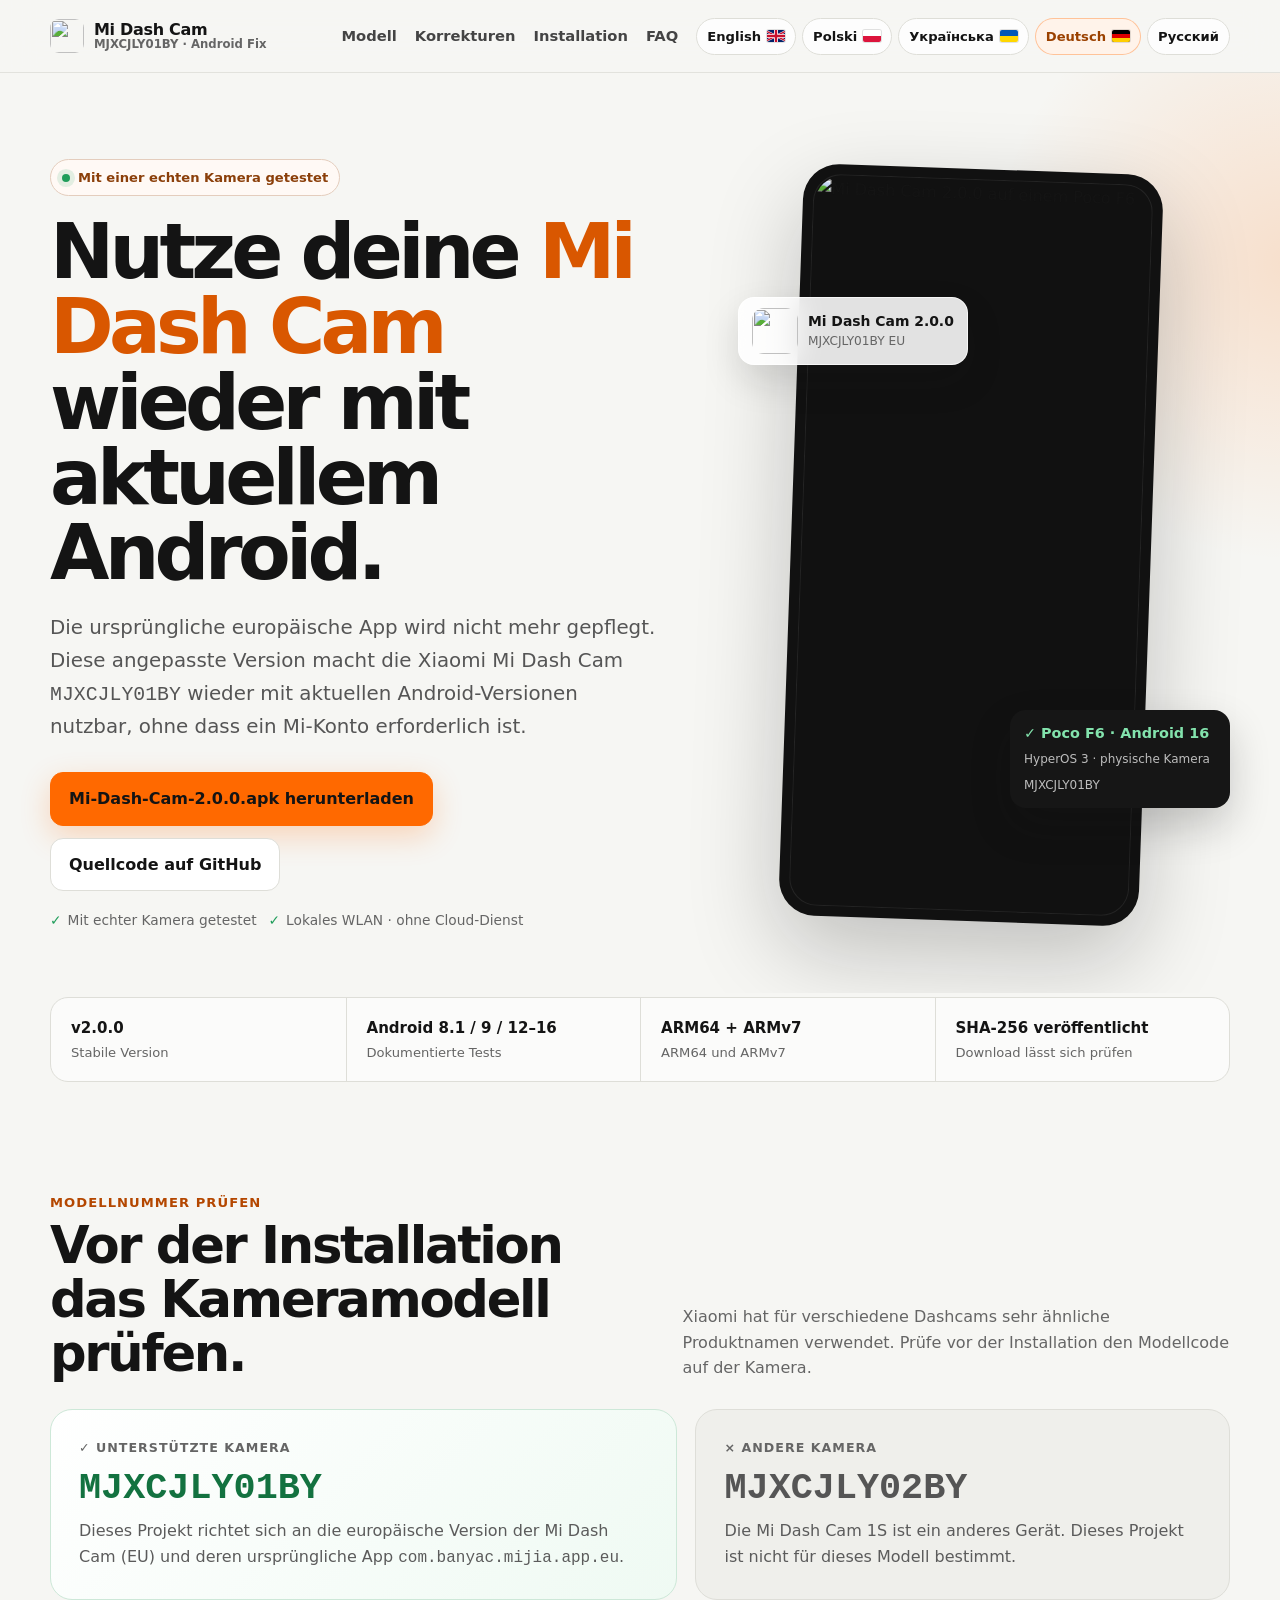
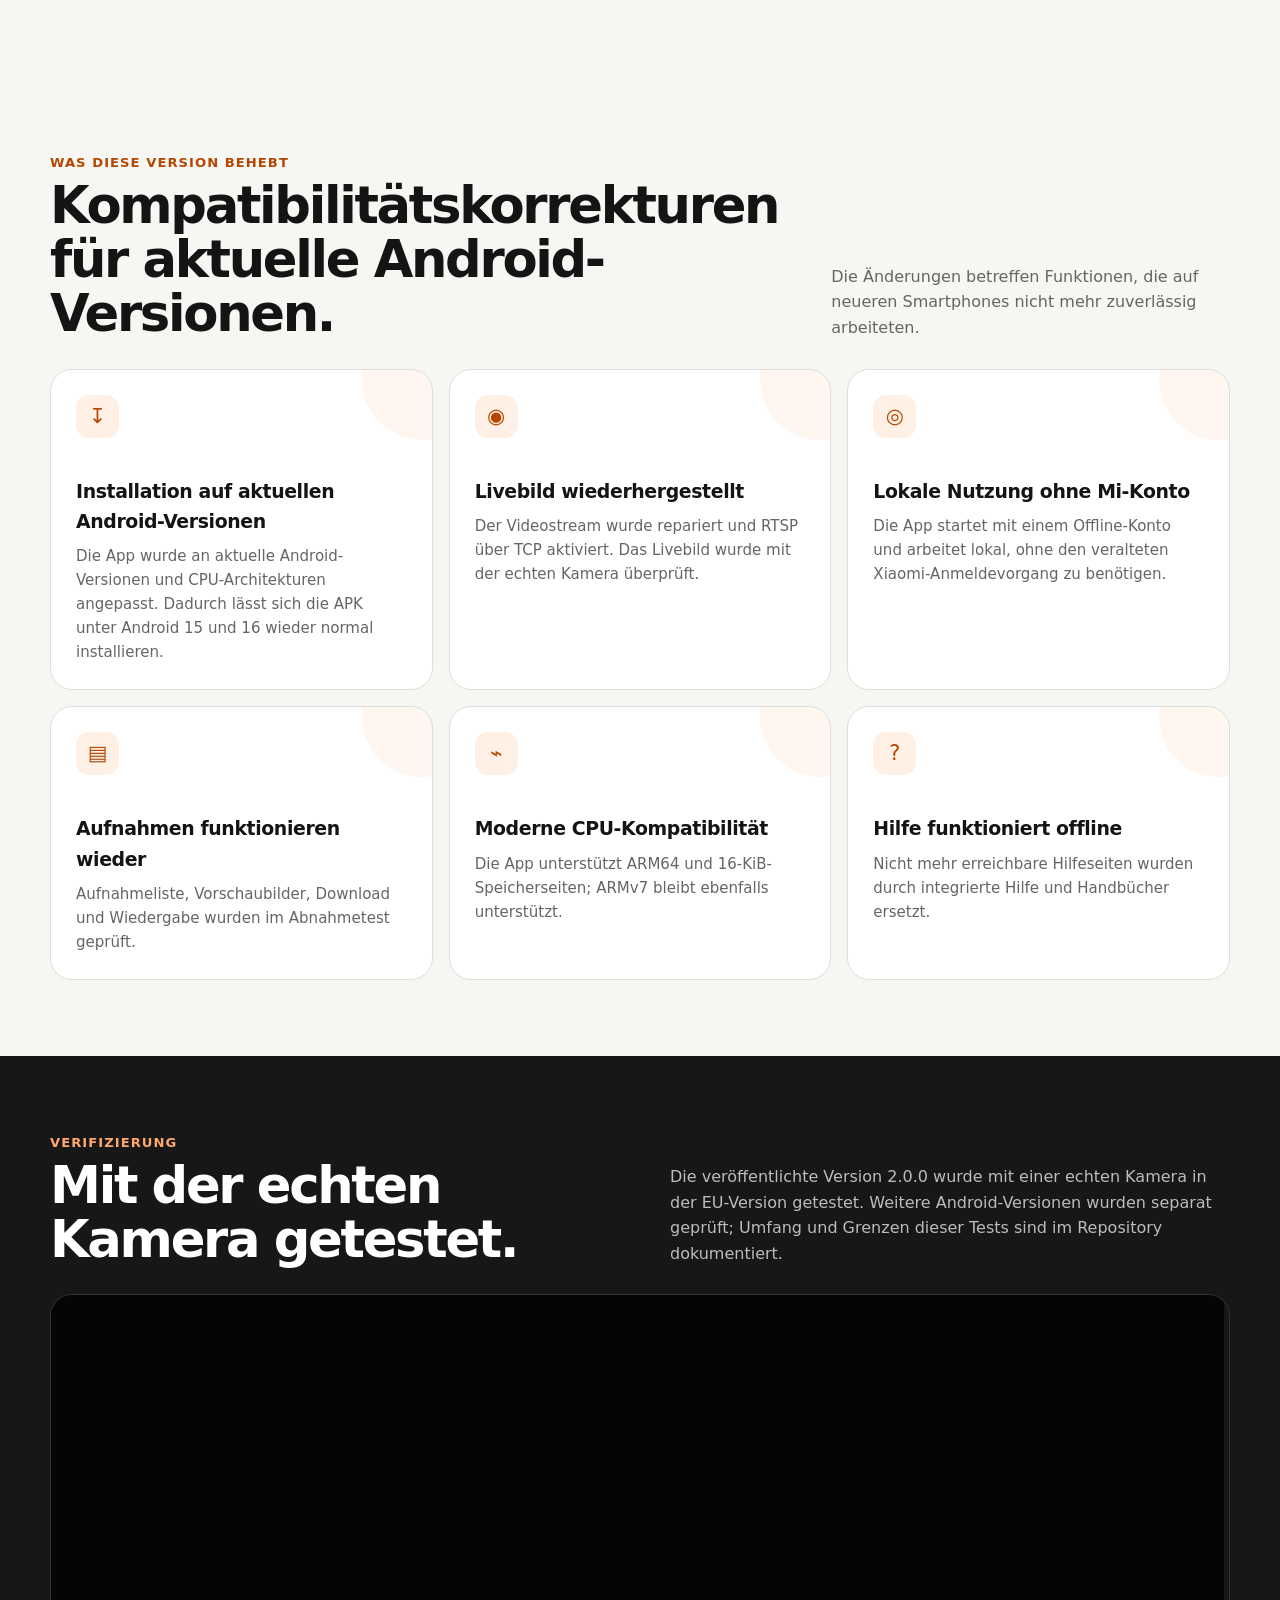
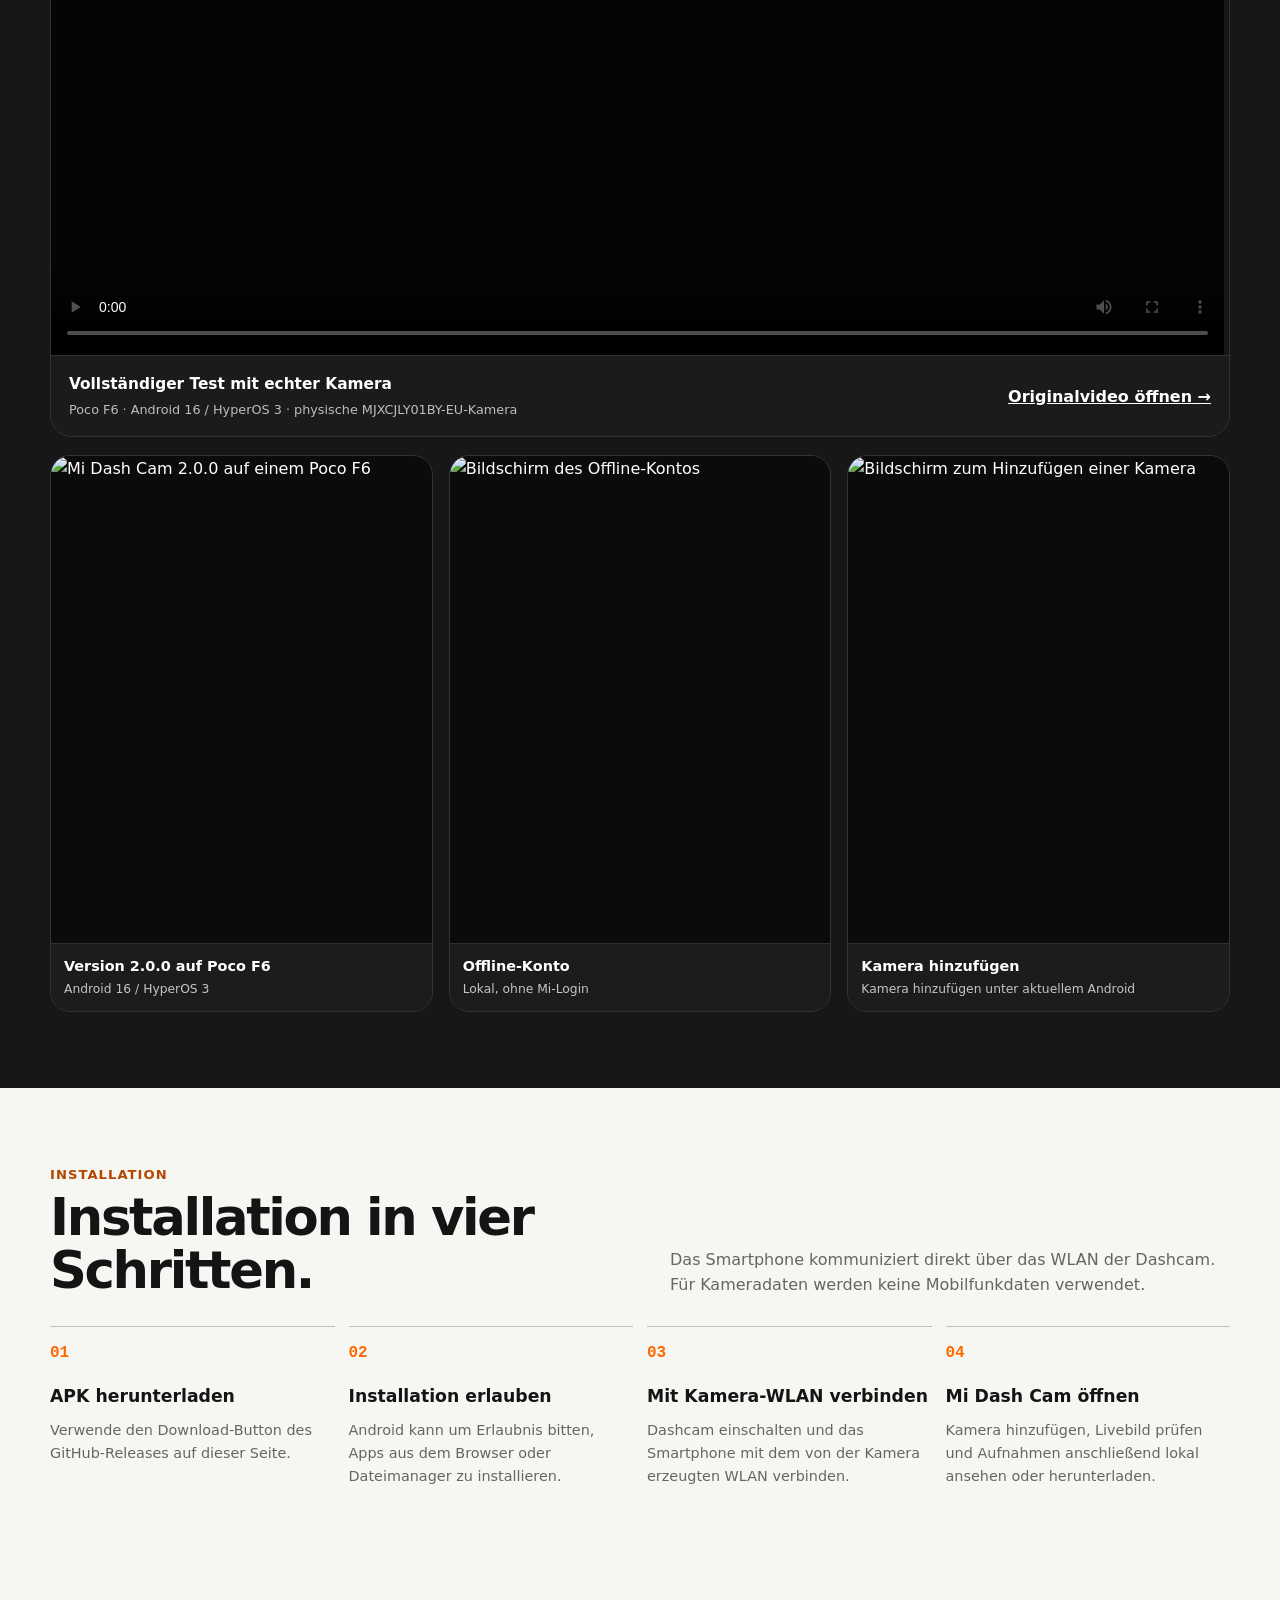
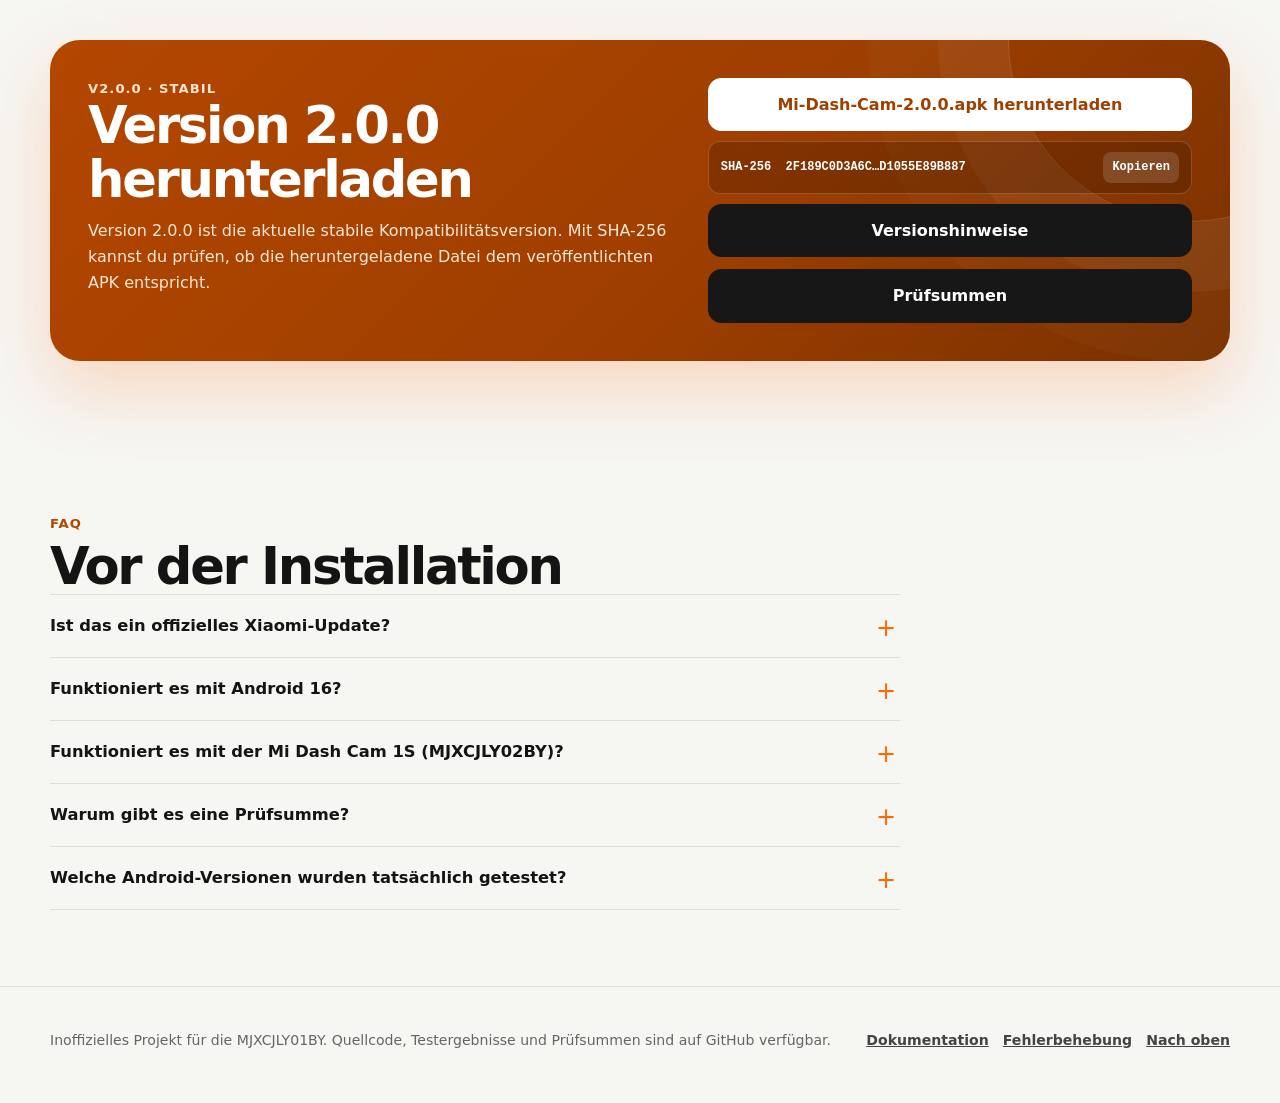
==== commit 33beb3e0: "docs: refine localized project copy" ====
--- a/site/de/index.html
+++ b/site/de/index.html
@@ -61,13 +61,13 @@
 </div>
 </section>
 <div class="wrap trust-strip reveal"><div class="trust-grid"><div class="trust-item"><strong>v2.0.0</strong><span>Stabile Version</span></div><div class="trust-item"><strong>Android 8.1 / 9 / 12–16</strong><span>Dokumentierte Tests</span></div><div class="trust-item"><strong>ARM64 + ARMv7</strong><span>ARM64 und ARMv7</span></div><div class="trust-item"><strong>SHA-256 veröffentlicht</strong><span>Download lässt sich prüfen</span></div></div></div>
-<section class="section" id="model"><div class="wrap reveal"><div class="section-head"><div><div class="kicker">Modellnummer prüfen</div><h2>Vor der Installation das Kameramodell prüfen.</h2></div><p>Xiaomi hat für verschiedene Dashcams sehr ähnliche Produktnamen verwendet. Prüfe vor der Installation den Modellcode auf der Kamera.</p></div><div class="model-panel"><article class="model-good"><div class="model-label">✓ UNTERSTÜTZTE KAMERA</div><div class="model-code">MJXCJLY01BY</div><p>Dieses Projekt richtet sich an die europäische Version der Mi Dash Cam (EU) und deren ursprüngliche App <code>com.banyac.mijia.app.eu</code>.</p></article><article class="model-bad"><div class="model-label">× ANDERE KAMERA</div><div class="model-code">MJXCJLY02BY</div><p>Die Mi Dash Cam 1S ist ein anderes Gerät. Für sie wird keine Kompatibilität zugesichert.</p></article></div></div></section>
+<section class="section" id="model"><div class="wrap reveal"><div class="section-head"><div><div class="kicker">Modellnummer prüfen</div><h2>Vor der Installation das Kameramodell prüfen.</h2></div><p>Xiaomi hat für verschiedene Dashcams sehr ähnliche Produktnamen verwendet. Prüfe vor der Installation den Modellcode auf der Kamera.</p></div><div class="model-panel"><article class="model-good"><div class="model-label">✓ UNTERSTÜTZTE KAMERA</div><div class="model-code">MJXCJLY01BY</div><p>Dieses Projekt richtet sich an die europäische Version der Mi Dash Cam (EU) und deren ursprüngliche App <code>com.banyac.mijia.app.eu</code>.</p></article><article class="model-bad"><div class="model-label">× ANDERE KAMERA</div><div class="model-code">MJXCJLY02BY</div><p>Die Mi Dash Cam 1S ist ein anderes Gerät. Dieses Projekt ist nicht für dieses Modell bestimmt.</p></article></div></div></section>
 <section class="section" id="fixes"><div class="wrap reveal"><div class="section-head"><div><div class="kicker">Was diese Version behebt</div><h2>Kompatibilitätskorrekturen für aktuelle Android-Versionen.</h2></div><p>Die Änderungen betreffen Funktionen, die auf neueren Smartphones nicht mehr zuverlässig arbeiteten.</p></div><div class="features">
-<article class="feature"><div class="feature-icon">↧</div><h3>Installation auf aktuellen Android-Versionen</h3><p>Die Kompatibilität mit älteren Android-APIs und CPU-Architekturen wurde aktualisiert, sodass sich die APK unter Android 15 und 16 wieder normal installieren lässt.</p></article>
+<article class="feature"><div class="feature-icon">↧</div><h3>Installation auf aktuellen Android-Versionen</h3><p>Die App wurde an aktuelle Android-Versionen und CPU-Architekturen angepasst. Dadurch lässt sich die APK unter Android 15 und 16 wieder normal installieren.</p></article>
 <article class="feature"><div class="feature-icon">◉</div><h3>Livebild wiederhergestellt</h3><p>Der Videostream wurde repariert und RTSP über TCP aktiviert. Das Livebild wurde mit der echten Kamera überprüft.</p></article>
 <article class="feature"><div class="feature-icon">◎</div><h3>Lokale Nutzung ohne Mi-Konto</h3><p>Die App startet mit einem Offline-Konto und arbeitet lokal, ohne den veralteten Xiaomi-Anmeldevorgang zu benötigen.</p></article>
 <article class="feature"><div class="feature-icon">▤</div><h3>Aufnahmen funktionieren wieder</h3><p>Aufnahmeliste, Vorschaubilder, Download und Wiedergabe wurden im Abnahmetest geprüft.</p></article>
-<article class="feature"><div class="feature-icon">⌁</div><h3>Moderne CPU-Kompatibilität</h3><p>ARM64 und 16-KiB-Seitengröße werden unterstützt, älteres ARMv7 bleibt erhalten.</p></article>
+<article class="feature"><div class="feature-icon">⌁</div><h3>Moderne CPU-Kompatibilität</h3><p>Die App unterstützt ARM64 und 16-KiB-Speicherseiten; ARMv7 bleibt ebenfalls unterstützt.</p></article>
 <article class="feature"><div class="feature-icon">?</div><h3>Hilfe funktioniert offline</h3><p>Nicht mehr erreichbare Hilfeseiten wurden durch integrierte Hilfe und Handbücher ersetzt.</p></article>
 </div></div></section>
 <section class="section proof-section"><div class="wrap reveal"><div class="section-head"><div><div class="kicker">Verifizierung</div><h2>Mit der echten Kamera getestet.</h2></div><p>Die veröffentlichte Version 2.0.0 wurde mit einer echten Kamera in der EU-Version getestet. Weitere Android-Versionen wurden separat geprüft; Umfang und Grenzen dieser Tests sind im Repository dokumentiert.</p></div><figure class="evidence-video">
@@ -83,7 +83,7 @@
 <section class="section"><div class="wrap reveal"><div class="download-card"><div><div class="kicker" style="color:#ffe4d1">v2.0.0 · Stabil</div><h2>Version 2.0.0 herunterladen</h2><p>Version 2.0.0 ist die aktuelle stabile Kompatibilitätsversion. Mit SHA-256 kannst du prüfen, ob die heruntergeladene Datei dem veröffentlichten APK entspricht.</p></div><div class="download-actions"><!-- latest-apk-site:start --><a class="btn primary" href="https://github.com/Void-Man-1/Xiaomi-Mi-Dash-Cam-MJXCJLY01BY-Android-APK-Fix/releases/download/v2.0.0/Mi-Dash-Cam-2.0.0.apk">Mi-Dash-Cam-2.0.0.apk herunterladen</a><!-- latest-apk-site:end --><div class="hash"><span>SHA-256&nbsp; 2F189C0D3A6C…D1055E89B887</span><button type="button" data-copy-hash="2F189C0D3A6C9965036EDDBFA927EB7FD720C47D611991EB5EC1D1055E89B887" data-copied="Kopiert">Kopieren</button></div><div class="actions"><a class="btn dark" href="https://github.com/Void-Man-1/Xiaomi-Mi-Dash-Cam-MJXCJLY01BY-Android-APK-Fix/releases/tag/v2.0.0">Versionshinweise</a><a class="btn dark" href="https://github.com/Void-Man-1/Xiaomi-Mi-Dash-Cam-MJXCJLY01BY-Android-APK-Fix/blob/main/checksums/SHA256SUMS.txt">Prüfsummen</a></div></div></div></div></section>
 <section class="section" id="faq"><div class="wrap reveal"><div class="kicker">FAQ</div><h2>Vor der Installation</h2><div class="faq"><details><summary>Ist das ein offizielles Xiaomi-Update?</summary><p>Nein. Dies ist ein unabhängiges Kompatibilitätsprojekt für eine Begleit-App, die nicht mehr gepflegt wird. Xiaomi, Mi, Mijia und 70mai sind Marken ihrer jeweiligen Inhaber.</p></details><details><summary>Funktioniert es mit Android 16?</summary><p>Ja, für die getestete Konfiguration. Version 2.0.0 wurde vollständig mit einer echten Kamera auf einem Poco F6 mit Android 16 und HyperOS 3 getestet.</p></details><details><summary>Funktioniert es mit der Mi Dash Cam 1S (MJXCJLY02BY)?</summary><p>Für MJXCJLY02BY wird keine Kompatibilität zugesichert. Dieses Projekt ist nur für MJXCJLY01BY EU vorgesehen.</p></details><details><summary>Warum gibt es eine Prüfsumme?</summary><p>Mit SHA-256 kann geprüft werden, ob das heruntergeladene APK exakt der im Repository veröffentlichten Datei entspricht. Android verlangt außerdem eine APK-Signatur; diese Version ist mit dem Projektschlüssel signiert, nicht mit Xiaomis ursprünglichem Schlüssel.</p></details><details><summary>Welche Android-Versionen wurden tatsächlich getestet?</summary><p>Tests auf physischen Geräten oder in Emulatoren sind für Android 8.1, 9 sowie 12–16 dokumentiert. Android 10–11 gelten derzeit nicht als getestet.</p></details></div></div></section>
 </main>
-<footer class="footer"><div class="wrap footer-grid"><div>Inoffizielles Kompatibilitätsprojekt für die MJXCJLY01BY. Quellcode, Testergebnisse und Prüfsummen sind auf GitHub verfügbar.</div><div class="footer-links"><a href="https://github.com/Void-Man-1/Xiaomi-Mi-Dash-Cam-MJXCJLY01BY-Android-APK-Fix#readme">Dokumentation</a><a href="https://github.com/Void-Man-1/Xiaomi-Mi-Dash-Cam-MJXCJLY01BY-Android-APK-Fix/blob/main/docs/TROUBLESHOOTING.md">Fehlerbehebung</a><a href="#content">Nach oben</a></div></div></footer>
+<footer class="footer"><div class="wrap footer-grid"><div>Inoffizielles Projekt für die MJXCJLY01BY. Quellcode, Testergebnisse und Prüfsummen sind auf GitHub verfügbar.</div><div class="footer-links"><a href="https://github.com/Void-Man-1/Xiaomi-Mi-Dash-Cam-MJXCJLY01BY-Android-APK-Fix#readme">Dokumentation</a><a href="https://github.com/Void-Man-1/Xiaomi-Mi-Dash-Cam-MJXCJLY01BY-Android-APK-Fix/blob/main/docs/TROUBLESHOOTING.md">Fehlerbehebung</a><a href="#content">Nach oben</a></div></div></footer>
 <script src="../app.js" defer></script>
 </body>
 </html>
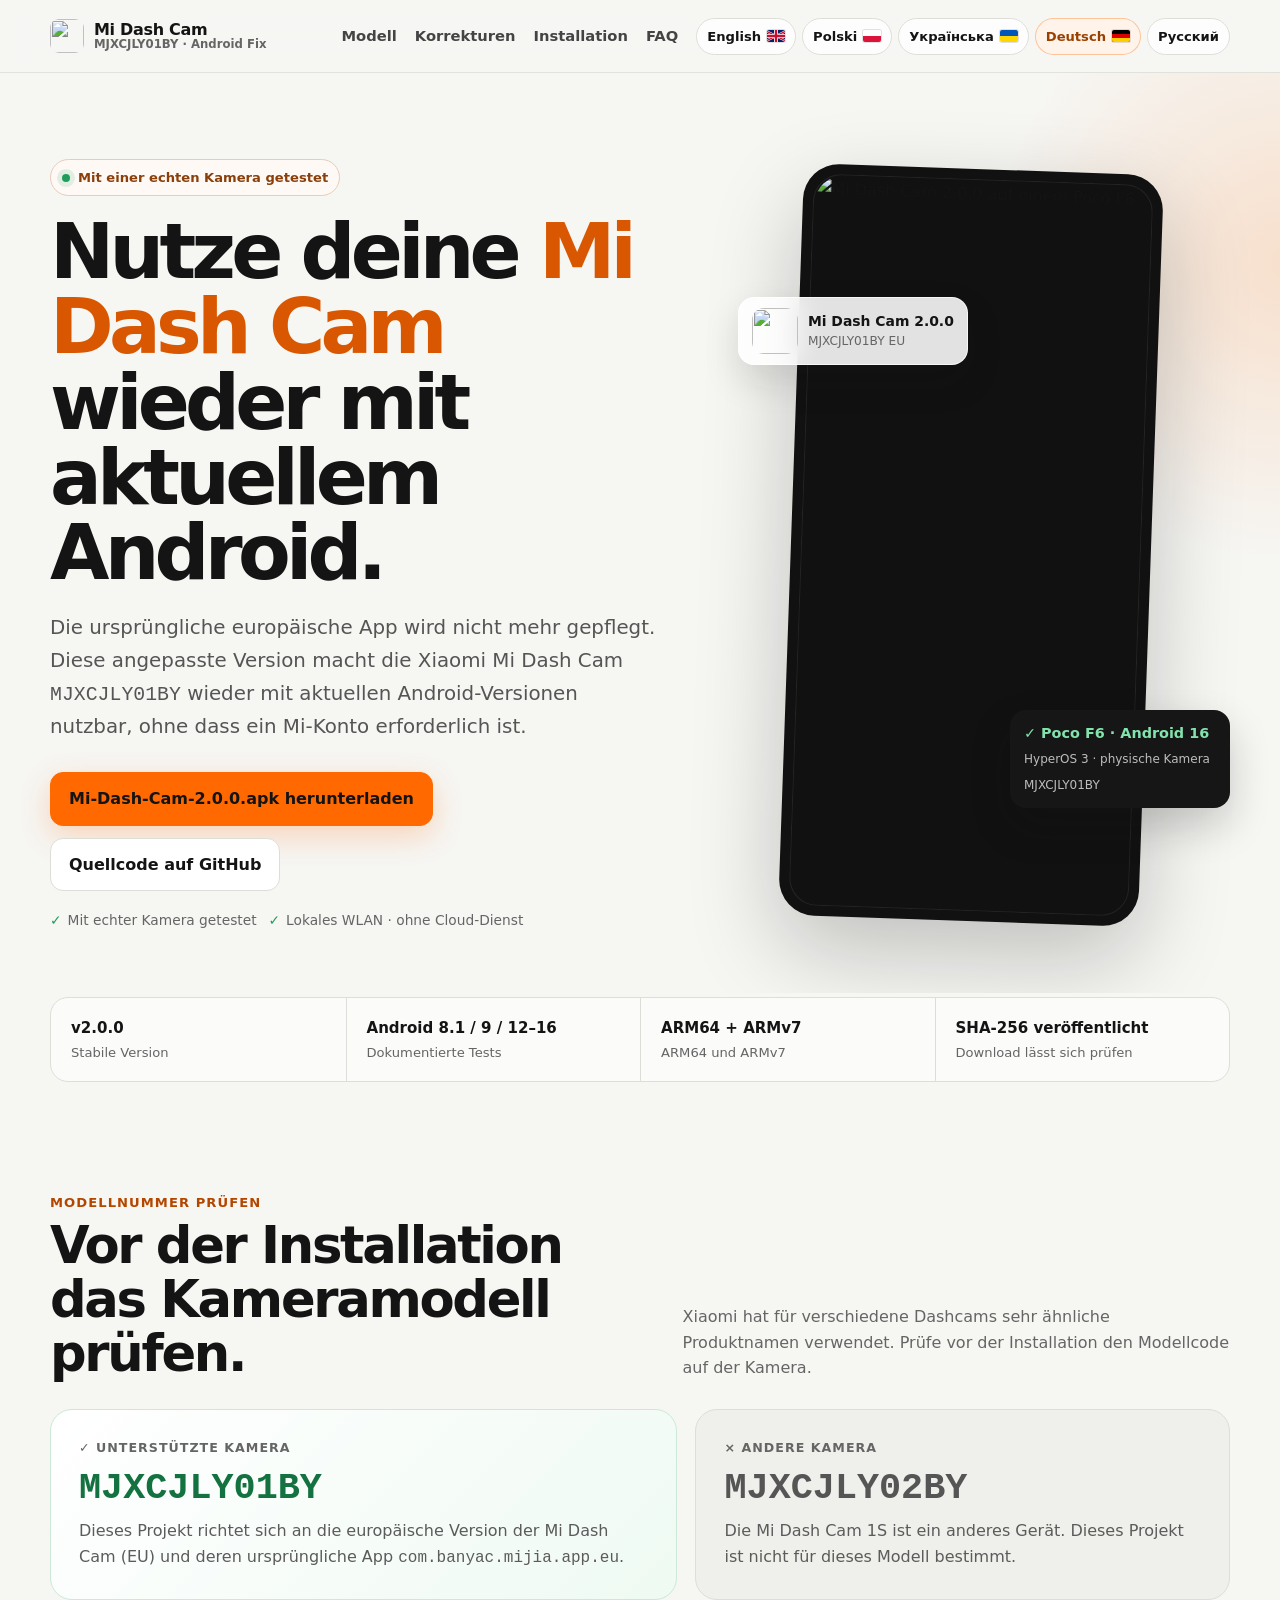
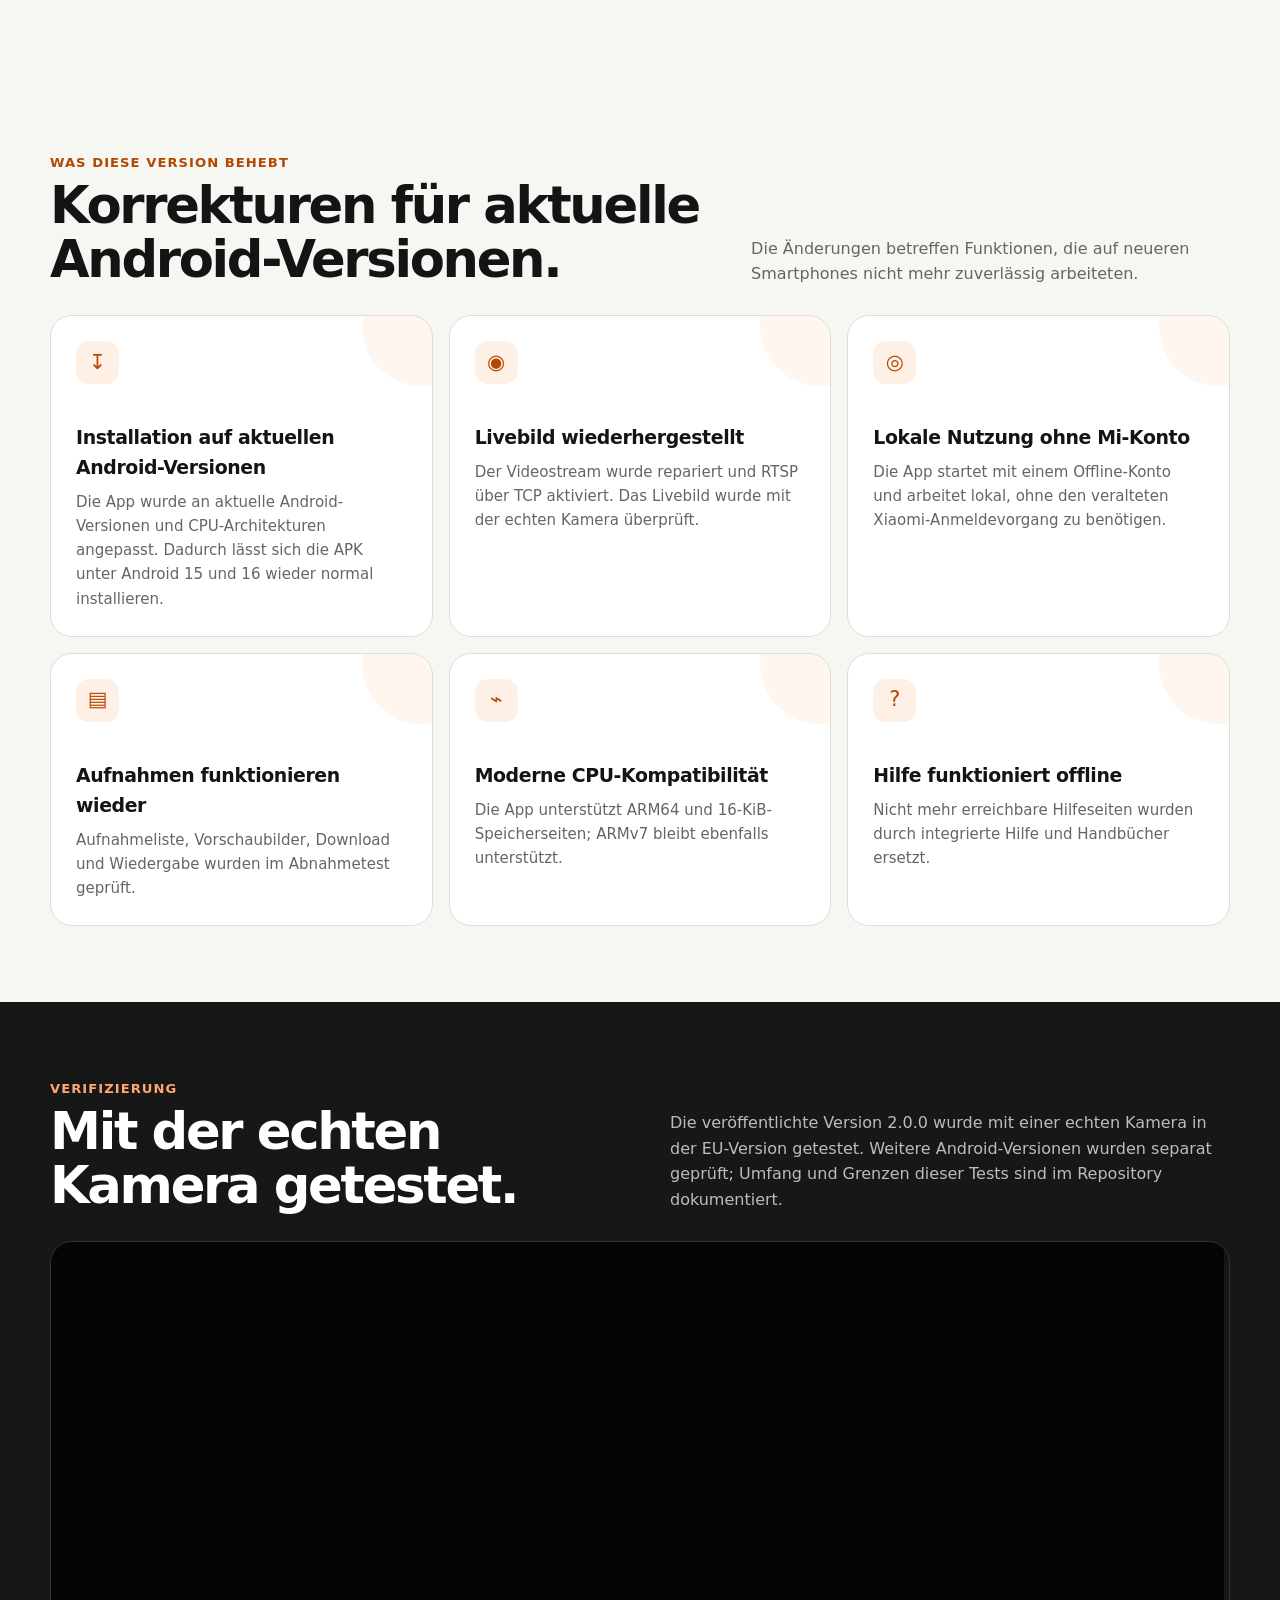
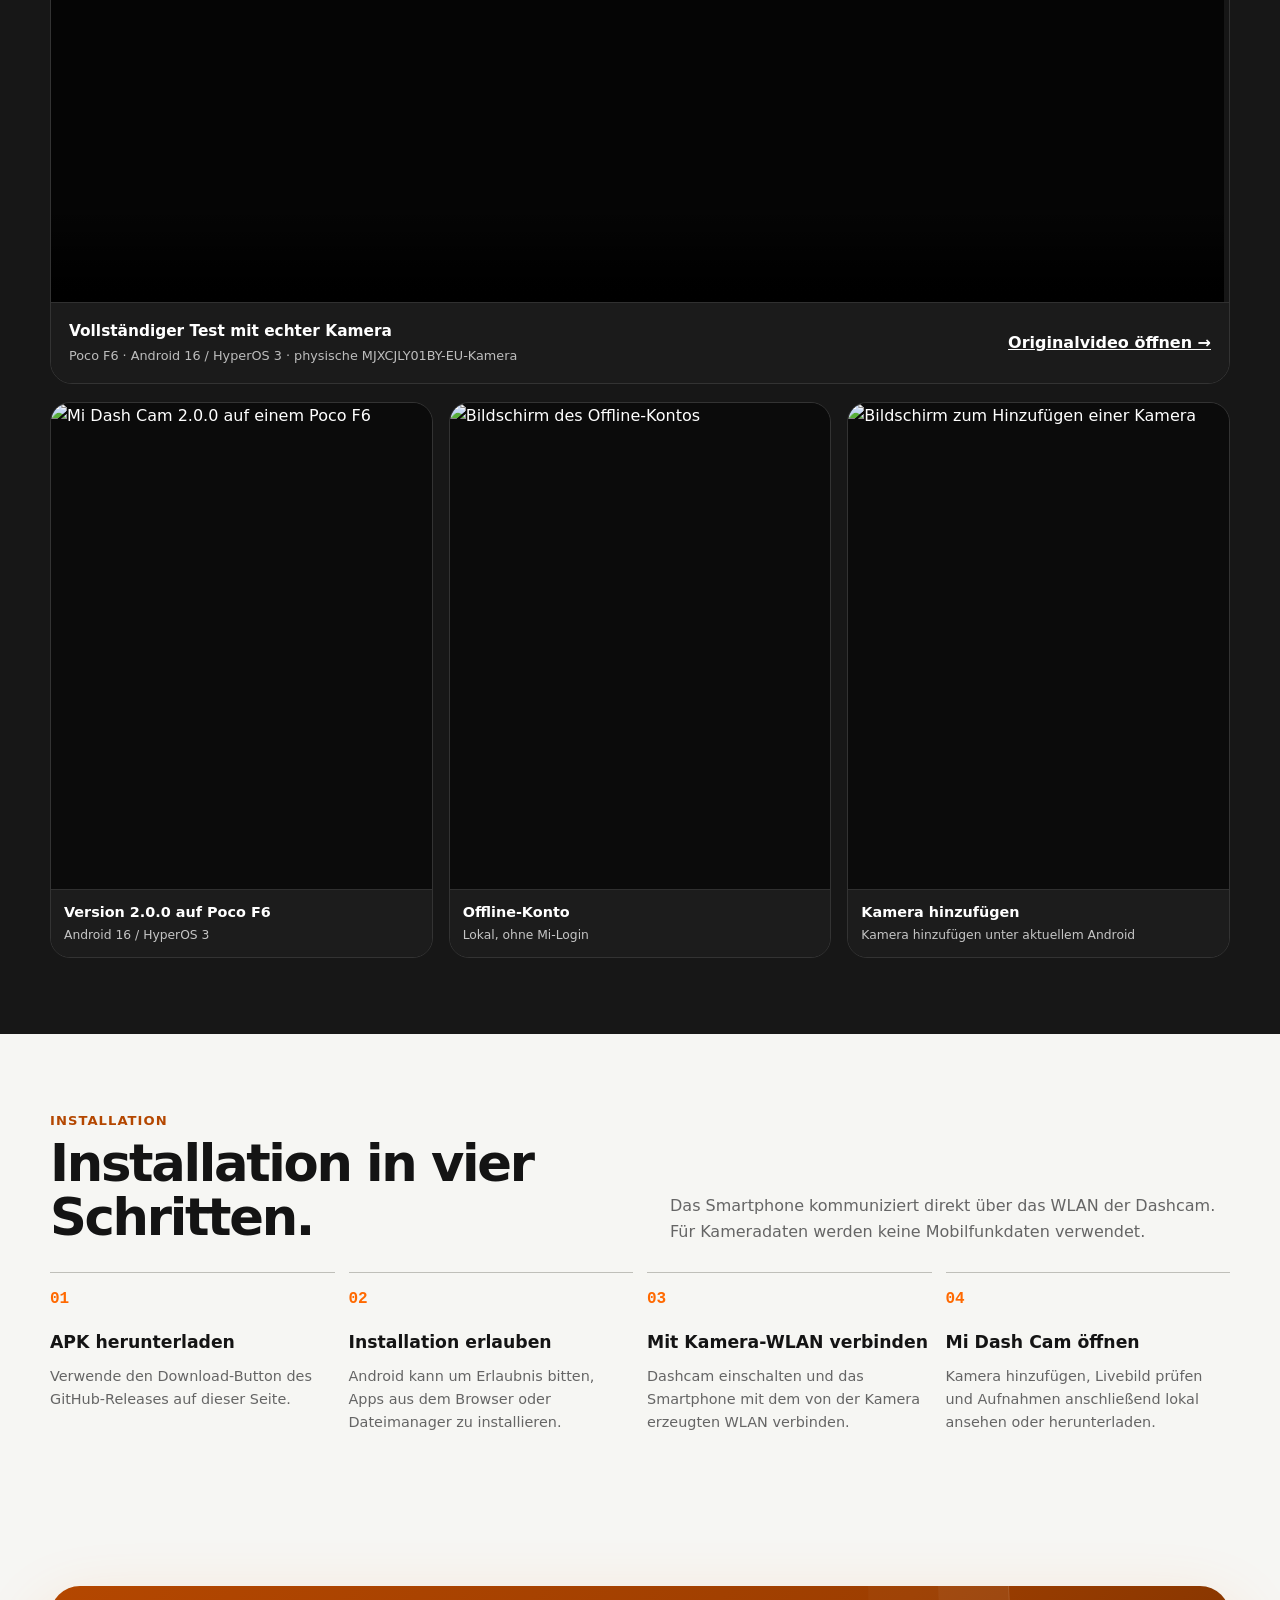
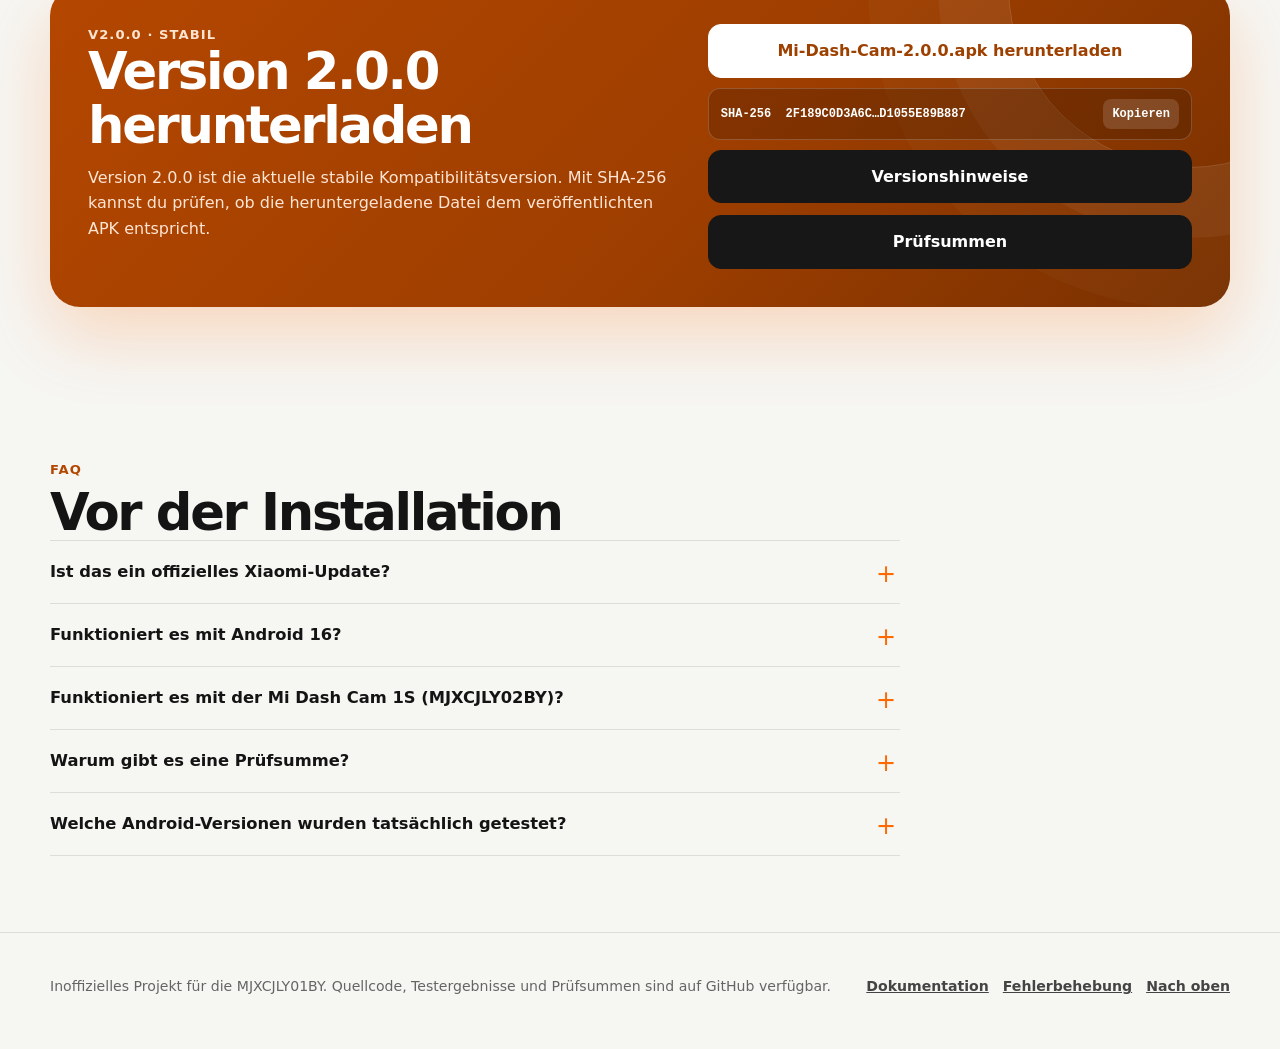
==== commit 85f1a08f: "site: fix German mobile heading overflow" ====
--- a/site/de/index.html
+++ b/site/de/index.html
@@ -62,7 +62,7 @@
 </section>
 <div class="wrap trust-strip reveal"><div class="trust-grid"><div class="trust-item"><strong>v2.0.0</strong><span>Stabile Version</span></div><div class="trust-item"><strong>Android 8.1 / 9 / 12–16</strong><span>Dokumentierte Tests</span></div><div class="trust-item"><strong>ARM64 + ARMv7</strong><span>ARM64 und ARMv7</span></div><div class="trust-item"><strong>SHA-256 veröffentlicht</strong><span>Download lässt sich prüfen</span></div></div></div>
 <section class="section" id="model"><div class="wrap reveal"><div class="section-head"><div><div class="kicker">Modellnummer prüfen</div><h2>Vor der Installation das Kameramodell prüfen.</h2></div><p>Xiaomi hat für verschiedene Dashcams sehr ähnliche Produktnamen verwendet. Prüfe vor der Installation den Modellcode auf der Kamera.</p></div><div class="model-panel"><article class="model-good"><div class="model-label">✓ UNTERSTÜTZTE KAMERA</div><div class="model-code">MJXCJLY01BY</div><p>Dieses Projekt richtet sich an die europäische Version der Mi Dash Cam (EU) und deren ursprüngliche App <code>com.banyac.mijia.app.eu</code>.</p></article><article class="model-bad"><div class="model-label">× ANDERE KAMERA</div><div class="model-code">MJXCJLY02BY</div><p>Die Mi Dash Cam 1S ist ein anderes Gerät. Dieses Projekt ist nicht für dieses Modell bestimmt.</p></article></div></div></section>
-<section class="section" id="fixes"><div class="wrap reveal"><div class="section-head"><div><div class="kicker">Was diese Version behebt</div><h2>Kompatibilitätskorrekturen für aktuelle Android-Versionen.</h2></div><p>Die Änderungen betreffen Funktionen, die auf neueren Smartphones nicht mehr zuverlässig arbeiteten.</p></div><div class="features">
+<section class="section" id="fixes"><div class="wrap reveal"><div class="section-head"><div><div class="kicker">Was diese Version behebt</div><h2>Korrekturen für aktuelle Android-Versionen.</h2></div><p>Die Änderungen betreffen Funktionen, die auf neueren Smartphones nicht mehr zuverlässig arbeiteten.</p></div><div class="features">
 <article class="feature"><div class="feature-icon">↧</div><h3>Installation auf aktuellen Android-Versionen</h3><p>Die App wurde an aktuelle Android-Versionen und CPU-Architekturen angepasst. Dadurch lässt sich die APK unter Android 15 und 16 wieder normal installieren.</p></article>
 <article class="feature"><div class="feature-icon">◉</div><h3>Livebild wiederhergestellt</h3><p>Der Videostream wurde repariert und RTSP über TCP aktiviert. Das Livebild wurde mit der echten Kamera überprüft.</p></article>
 <article class="feature"><div class="feature-icon">◎</div><h3>Lokale Nutzung ohne Mi-Konto</h3><p>Die App startet mit einem Offline-Konto und arbeitet lokal, ohne den veralteten Xiaomi-Anmeldevorgang zu benötigen.</p></article>
